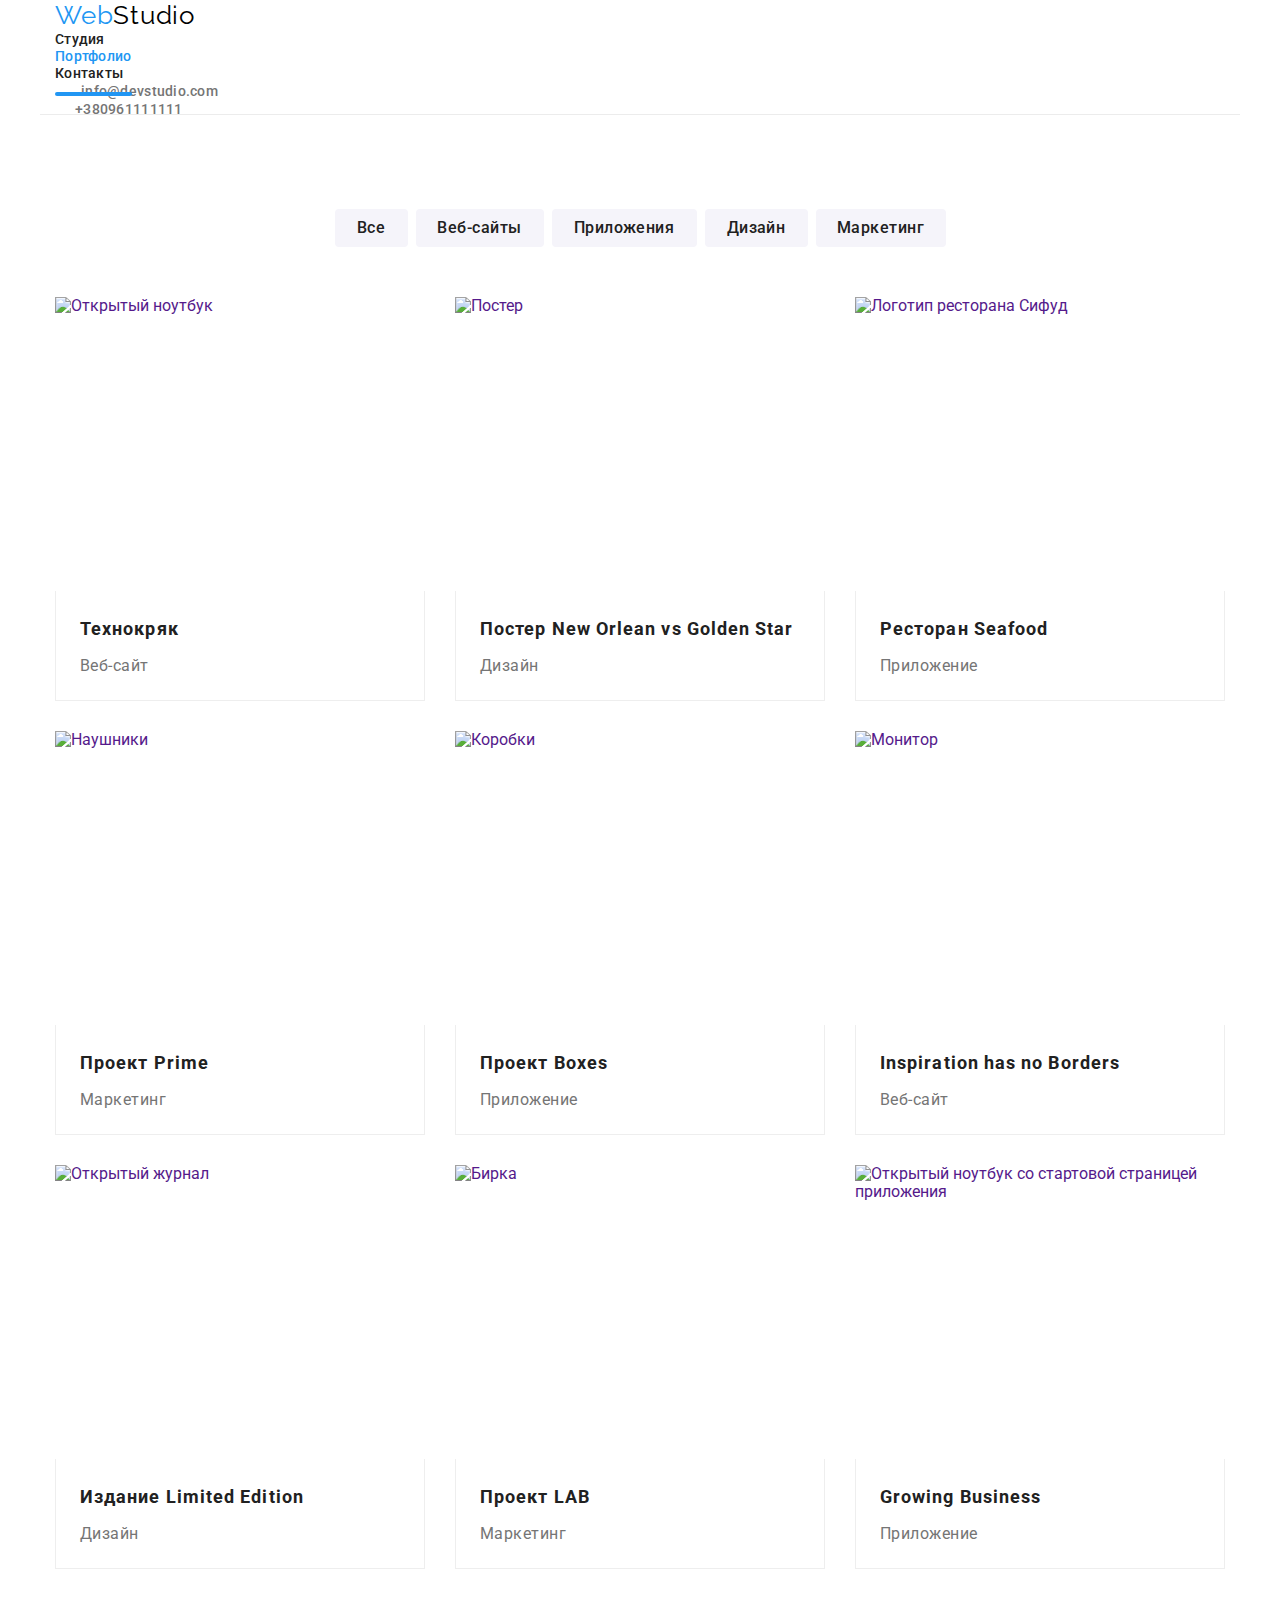
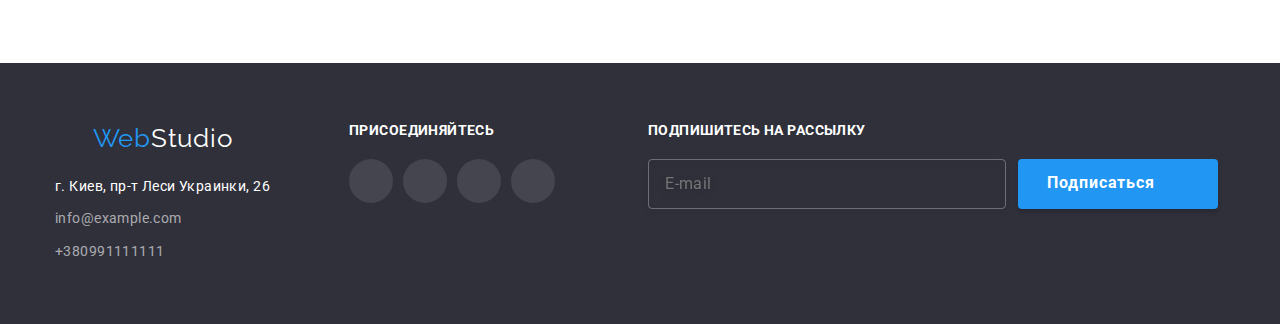
==== portfolio.html @ 996c92de "correct feature-item margin, subtitle centre for mobile" ====
<!DOCTYPE html>
<html lang="ru">
  <head>
    <link
      rel="stylesheet"
      href="https://cdnjs.cloudflare.com/ajax/libs/modern-normalize/1.0.0/modern-normalize.min.css"
    />
    <meta charset="UTF-8" />
    <meta http-equiv="X-UA-Compatible" content="IE=edge" />
    <meta name="viewport" content="width=device-width, initial-scale=1.0" />
    <title>Портфолио</title>
    <link rel="stylesheet" href="./css/portfolio.min.css" />
    <link rel="preconnect" href="https://fonts.googleapis.com" />
    <link rel="preconnect" href="https://fonts.gstatic.com" crossorigin />
    <link rel="preconnect" href="https://fonts.googleapis.com" />
    <link rel="preconnect" href="https://fonts.gstatic.com" crossorigin />
    <link rel="preconnect" href="https://fonts.googleapis.com" />
    <link rel="preconnect" href="https://fonts.gstatic.com" crossorigin />
    <link
      href="https://fonts.googleapis.com/css2?family=Raleway:wght@700&family=Roboto:wght@400;500;700;900&display=swap"
      rel="stylesheet"
    />
  </head>
  <body>
    <!-- Верхняя линия -->
    <header class="page-header container">
      <nav class="page-header__nav">
        <!--Logo-->
        <a href="./index.html" class="logo page-header__logo" lang="en">
          Web<span class="logo__part-end logo__part-end--black">Studio</span>
        </a>

        <!--Navigation-->
        <ul class="nav-list list">
          <li class="nav-list__item">
            <a class="nav-list__link" href="index.html">Студия</a>
          </li>
          <li class="nav-list__item">
            <a class="nav-list__link nav-list__link--current" href="./portfolio.html">Портфолио</a>
          </li>
          <li class="nav-list__item"><a class="nav-list__link" href="">Контакты</a></li>
        </ul>
      </nav>

      <ul class="connection-list list">
        <li class="connection-list__item">
          <a class="connection-list__link" lang="en" href="mailto:info@devstudio.com"
            ><svg class="connection-list__icon" width="16" height="12">
              <use href="./images/icons.svg#icon-envelope"></use></svg
            >info@devstudio.com</a
          >
        </li>
        <li class="connection-list__item">
          <a class="connection-list__link" href="tel:+380961111111"
            ><svg class="connection-list__icon" width="10" height="16">
              <use href="./images/icons.svg#icon-smartphone"></use></svg
            >+380961111111</a
          >
        </li>
      </ul>
    </header>

    <main>
      <section class="projects section">
        <div class="container">
          <!--Cпрятать h1 в css-->
          <h1 class="visually-hidden">Наши работы</h1>
          <ul class="filter-list list">
            <li class="filter-list__item">
              <button class="btn-all filter-list__button" type="button" style="min-width: 73px">
                Все
              </button>
            </li>
            <li class="filter-list__item">
              <button
                class="btn-websites filter-list__button"
                type="button"
                style="min-width: 128px"
              >
                Веб-сайты
              </button>
            </li>
            <li class="filter-list__item">
              <button class="btn-apps filter-list__button" type="button" style="min-width: 145px">
                Приложения
              </button>
            </li>
            <li class="filter-list__item">
              <button class="btn-design filter-list__button" type="button" style="min-width: 103px">
                Дизайн
              </button>
            </li>
            <li class="filter-list__item">
              <button
                class="btn-marketing filter-list__button"
                type="button"
                style="min-width: 130px"
              >
                Маркетинг
              </button>
            </li>
          </ul>

          <ul class="projects-list list">
            <li class="projects-list__item first">
              <a href="" class="project-card">
                <div class="project-thumb">
                  <img
                    class="project-thumb__image"
                    src="./images/project1.jpg"
                    alt="Открытый ноутбук"
                    width="370"
                  />
                  <div class="project-thumb__overlay">
                    <p class="overlay__text">
                      Ресурс предлагает комплексные предложения с разным уровнем функционала и
                      сервисов. Все это позволит посетителю получить исчерпывающие сведения о
                      компании или частном лице.
                    </p>
                  </div>
                </div>
                <div class="project-card__description project-card__description--tablet">
                  <h2 class="project-card__title">Технокряк</h2>
                  <p class="project-card__filter">Веб-сайт</p>
                </div>
              </a>
            </li>

            <li class="projects-list__item second">
              <a href="" class="project-card">
                <div class="project-thumb">
                  <img
                    class="project-thumb__image"
                    src="./images/project2.jpg"
                    alt="Постер"
                    width="370"
                  />
                  <div class="project-thumb__overlay">
                    <p class="overlay__text"></p>
                  </div>
                </div>
                <div class="project-card__description project-card__description--tablet">
                  <h2 class="project-card__title">
                    Постер <span lang="en">New Orlean vs Golden Star</span>
                  </h2>
                  <p class="project-card__filter">Дизайн</p>
                </div>
              </a>
            </li>

            <li class="projects-list__item third">
              <a href="" class="project-card">
                <div class="project-thumb">
                  <img
                    class="project-thumb__image"
                    src="./images/project3.jpg"
                    alt="Логотип ресторана Сифуд"
                    width="370"
                  />
                  <div class="project-thumb__overlay">
                    <p class="overlay__text"></p>
                  </div>
                </div>
                <div class="project-card__description">
                  <h2 class="project-card__title">Ресторан <span lang="en">Seafood</span></h2>
                  <p class="project-card__filter">Приложение</p>
                </div>
              </a>
            </li>

            <li class="projects-list__item fourth">
              <a href="" class="project-card">
                <div class="project-thumb">
                  <img
                    class="project-thumb__image"
                    src="./images/project4.jpg"
                    alt="Наушники"
                    width="370"
                  />
                  <div class="project-thumb__overlay">
                    <p class="overlay__text"></p>
                  </div>
                </div>
                <div class="project-card__description">
                  <h2 class="project-card__title">Проект <span lang="en">Prime</span></h2>
                  <p class="project-card__filter">Маркетинг</p>
                </div>
              </a>
            </li>

            <li class="projects-list__item fifth">
              <a href="" class="project-card">
                <div class="project-thumb">
                  <img
                    class="project-thumb__image"
                    src="./images/project5.jpg"
                    alt="Коробки"
                    width="370"
                  />
                  <div class="project-thumb__overlay">
                    <p class="overlay__text"></p>
                  </div>
                </div>
                <div class="project-card__description">
                  <h2 class="project-card__title">Проект <span lang="en">Boxes</span></h2>
                  <p class="project-card__filter">Приложение</p>
                </div>
              </a>
            </li>

            <li class="projects-list__item sixth">
              <a href="" class="project-card">
                <div class="project-thumb">
                  <img
                    class="project-thumb__image"
                    src="./images/project6.jpg"
                    alt="Монитор"
                    width="370"
                  />
                  <div class="project-thumb__overlay">
                    <p class="overlay__text"></p>
                  </div>
                </div>
                <div class="project-card__description">
                  <h2 class="project-card__title" lang="en">Inspiration has no Borders</h2>
                  <p class="project-card__filter">Веб-сайт</p>
                </div>
              </a>
            </li>
            <li class="projects-list__item seventh">
              <a href="" class="project-card">
                <div class="project-thumb">
                  <img
                    class="project-thumb__image"
                    src="./images/project7.jpg"
                    alt="Открытый журнал"
                    width="370"
                  />
                  <div class="project-thumb__overlay">
                    <p class="overlay__text"></p>
                  </div>
                </div>

                <div class="project-card__description">
                  <h2 class="project-card__title">
                    Издание <span lang="en">Limited Edition</span>
                  </h2>
                  <p class="project-card__filter">Дизайн</p>
                </div>
              </a>
            </li>
            <li class="projects-list__item eigth">
              <a href="" class="project-card">
                <div class="project-thumb">
                  <img
                    class="project-thumb__image"
                    src="./images/project8.jpg"
                    alt="Бирка"
                    width="370"
                  />
                  <div class="project-thumb__overlay">
                    <p class="overlay__text"></p>
                  </div>
                </div>

                <div class="project-card__description">
                  <h2 class="project-card__title">Проект <span lang="en">LAB</span></h2>
                  <p class="project-card__filter">Маркетинг</p>
                </div>
              </a>
            </li>
            <li class="projects-list__item ninth">
              <a href="" class="project-card">
                <div class="project-thumb">
                  <img
                    class="project-thumb__image"
                    src="./images/project9.jpg"
                    alt="Открытый ноутбук со стартовой страницей приложения"
                    width="370"
                  />
                  <div class="project-thumb__overlay">
                    <p class="overlay__text"></p>
                  </div>
                </div>

                <div class="project-card__description">
                  <h2 class="project-card__title" lang="en">Growing Business</h2>
                  <p class="project-card__filter">Приложение</p>
                </div>
              </a>
            </li>
          </ul>
        </div>
      </section>
    </main>

    <!-- Подвал -->
    <footer class="footer">
      <div class="footer-container container">
        <div>
          <!--Logo-->
          <a href="./index.html" class="logo" lang="en">
            Web<span class="logo__part-end logo__part-end--white">Studio</span>
          </a>
          <!-- Contact address -->
          <address class="footer__address">
            <p class="map-address">г. Киев, пр-т Леси Украинки, 26</p>
            <a class="contact-link" href="mailto:info@example.com">info@example.com</a>
            <a class="contact-link" href="tel:+380991111111">+380991111111</a>
          </address>
        </div>

        <!-- ПРИСОЕДИНЯЙТЕСЬ  -->
        <div class="footer__join">
          <p class="footer__subtitle">Присоединяйтесь</p>
          <ul class="soc-list list">
            <li class="soc-list__item">
              <a
                tabindex="0"
                class="soc-link soc-link--grey"
                href=""
                target="_blank"
                rel="nofollow noreferrer noopener"
              >
                <svg class="soc-link__icon soc-link__icon--white">
                  <use href="./images/icons.svg#icon-instagram"></use>
                </svg>
              </a>
            </li>
            <li class="soc-list__item">
              <a
                tabindex="0"
                class="soc-link soc-link--grey"
                href=""
                target="_blank"
                rel="nofollow noreferrer noopener"
              >
                <svg class="soc-link__icon soc-link__icon--white">
                  <use href="./images/icons.svg#icon-twitter"></use>
                </svg>
              </a>
            </li>
            <li class="soc-list__item">
              <a
                tabindex="0"
                class="soc-link soc-link--grey"
                href=""
                target="_blank"
                rel="nofollow noreferrer noopener"
              >
                <svg class="soc-link__icon soc-link__icon--white">
                  <use href="./images/icons.svg#icon-facebook-footer"></use>
                </svg>
              </a>
            </li>
            <li class="soc-list__item">
              <a
                tabindex="0"
                class="soc-link soc-link--grey"
                href=""
                target="_blank"
                rel="nofollow noreferrer noopener"
              >
                <svg class="soc-link__icon soc-link__icon--white">
                  <use href="./images/icons.svg#icon-linkedin"></use>
                </svg>
              </a>
            </li>
          </ul>
        </div>

        <!-- ПОДПИШИТЕСЬ НА РАССЫЛКУ -->
        <form сlass="subscribe">
          <p class="footer__subtitle">Подпишитесь на рассылку</p>
          <label class="subscribe__label">
            <input
              type="email"
              name="e-mail"
              placeholder="E-mail"
              class="subscribe__input"
              required=""
            />
            <button class="btn" type="submit">
              Подписаться
              <svg class="send-icon" width="24px" height="24px">
                <use href="./images/icons.svg#icon-send"></use>
              </svg>
            </button>
          </label>
        </form>
      </div>
    </footer>
    <script src="./js/mobile-menu.js"></script>
  </body>
</html>
---- css/portfolio.min.css ----
body{font-family:"Roboto",sans-serif;font-style:normal;font-weight:400;color:#212121;background-color:#fff}a{text-decoration:none}img{display:block;max-width:100%}p{margin-top:0px;margin-bottom:0px}h1,h2,h3{margin-top:0}.section{margin:0;padding-bottom:60px;padding-top:60px}@media screen and (min-width: 1200px){.section{padding-bottom:94px;padding-top:94px}}.section__title{margin-bottom:30px;font-size:28px;line-height:1.17;text-align:center;letter-spacing:.03em}@media screen and (min-width: 1200px){.section__title{margin-bottom:50px;font-size:36px}}.container{margin-left:auto;margin-right:auto;padding-left:15px;padding-right:15px}@media screen and (min-width: 480px){.container{width:480px}}@media screen and (min-width: 768px){.container{width:768px}}@media screen and (min-width: 1200px){.container{width:1200px}}.list{list-style:none;padding:0;margin:0}@media screen and (width: 768px){.list{display:-webkit-box;display:-ms-flexbox;display:flex;-ms-flex-wrap:wrap;flex-wrap:wrap}}.list__item:not(:last-child){margin-right:30px}.page-header{-webkit-box-align:center;-ms-flex-align:center;align-items:center;min-height:80px;border-bottom:1px solid #ececec}.page-header__nav{-webkit-box-align:center;-ms-flex-align:center;align-items:center}.page-header__logo{margin-right:93px}.logo{font-family:"Raleway",sans-serif;font-size:26px;line-height:1.2;letter-spacing:.03em;color:#2196f3}.logo__part-end--black{color:#000}.logo__part-end--white{color:#fff}.nav-list{min-width:294px;-webkit-box-pack:justify;-ms-flex-pack:justify;justify-content:space-between;font-weight:500;font-size:14px;line-height:1.2;letter-spacing:.02em}.nav-list__link{color:#212121;-webkit-transition:250ms cubic-bezier(0.4, 0, 0.2, 1);transition:250ms cubic-bezier(0.4, 0, 0.2, 1)}.nav-list__link:hover,.nav-list__link:focus{color:#2196f3}.nav-list__link--current{color:#2196f3;position:relative}.nav-list__link--current:focus{color:#2196f3}.nav-list__link--current::after{content:"";position:absolute;left:0;bottom:0;width:100%;height:4px;-webkit-transform:translateY(32px);transform:translateY(32px);border-radius:2px;background-color:#2196f3}.connection-list{margin-left:auto}.connection-list__item{min-width:142px;height:16px;margin:0;padding:0;-webkit-box-align:center;-ms-flex-align:center;align-items:center;margin-right:50px}.connection-list__item:last-child{margin-right:0}.connection-list__link{margin:0;padding:0;color:#757575;font-weight:500;font-size:14px;line-height:1.14;letter-spacing:.02em;text-decoration:none;-webkit-box-align:center;-ms-flex-align:center;align-items:center;-webkit-transition:color 250ms cubic-bezier(0.4, 0, 0.2, 1);transition:color 250ms cubic-bezier(0.4, 0, 0.2, 1)}.connection-list__link:hover,.connection-list__link:focus{color:#2196f3}.connection-list__icon{margin-right:10px;padding:0;fill:#757575;-webkit-transition:fill 250ms cubic-bezier(0.4, 0, 0.2, 1);transition:fill 250ms cubic-bezier(0.4, 0, 0.2, 1)}.connection-list__link:hover .connection-list__icon,.connection-list__link:focus .connection-list__icon{fill:#2196f3}.visually-hidden{position:absolute;white-space:nowrap;width:1px;height:1px;overflow:hidden;border:0;padding:0;clip:rect(0 0 0 0);-webkit-clip-path:inset(50%);clip-path:inset(50%);margin:-1px}.filter-list{display:-webkit-box;display:-ms-flexbox;display:flex;-ms-flex-wrap:wrap;flex-wrap:wrap;-webkit-box-pack:left;-ms-flex-pack:left;justify-content:left;-webkit-box-align:center;-ms-flex-align:center;align-items:center;margin-bottom:40px}@media screen and (min-width: 768px){.filter-list{min-width:611px;-ms-flex-wrap:nowrap;flex-wrap:nowrap;-webkit-box-pack:center;-ms-flex-pack:center;justify-content:center;-webkit-box-align:center;-ms-flex-align:center;align-items:center;margin-bottom:30px}}@media screen and (min-width: 1200px){.filter-list{margin-bottom:50px}}.filter-list__item{margin-bottom:15px}.filter-list__item:not(:last-child){margin-right:8px}.filter-list__item:nth-last-child(-n+2){margin-bottom:0px}@media screen and (min-width: 768px){.filter-list__item{margin-bottom:0px}}.filter-list__button{height:38px;padding:0;font-weight:500;font-size:16px;line-height:1.62;letter-spacing:.03em;color:var(--primary-text-color);background-color:#f5f4fa;cursor:pointer;border:0px;border-radius:4px;-webkit-transition:color 250ms cubic-bezier(0.4, 0, 0.2, 1),background-color 250ms cubic-bezier(0.4, 0, 0.2, 1),-webkit-filter 250ms cubic-bezier(0.4, 0, 0.2, 1);transition:color 250ms cubic-bezier(0.4, 0, 0.2, 1),background-color 250ms cubic-bezier(0.4, 0, 0.2, 1),-webkit-filter 250ms cubic-bezier(0.4, 0, 0.2, 1);transition:color 250ms cubic-bezier(0.4, 0, 0.2, 1),background-color 250ms cubic-bezier(0.4, 0, 0.2, 1),filter 250ms cubic-bezier(0.4, 0, 0.2, 1);transition:color 250ms cubic-bezier(0.4, 0, 0.2, 1),background-color 250ms cubic-bezier(0.4, 0, 0.2, 1),filter 250ms cubic-bezier(0.4, 0, 0.2, 1),-webkit-filter 250ms cubic-bezier(0.4, 0, 0.2, 1)}.filter-list__button:hover,.filter-list__button:focus{background-color:#2196f3;color:#fff;-webkit-filter:drop-shadow(0px 4px 4px rgba(0, 0, 0, 0.25));filter:drop-shadow(0px 4px 4px rgba(0, 0, 0, 0.25))}@media screen and (min-width: 768px){.filter-list__button{display:-webkit-box;display:-ms-flexbox;display:flex;-webkit-box-pack:center;-ms-flex-pack:center;justify-content:center;-webkit-box-align:center;-ms-flex-align:center;align-items:center}}@media screen and (min-width: 768px){.projects-list{display:-webkit-box;display:-ms-flexbox;display:flex;-ms-flex-wrap:wrap;flex-wrap:wrap;-webkit-column-count:2;-moz-column-count:2;column-count:2;margin:-15px}}@media screen and (min-width: 1200px){.projects-list{-webkit-column-count:3;-moz-column-count:3;column-count:3;margin:0px}}.projects-list__item{width:450px;margin-bottom:30px}.projects-list__item:last-child{margin-bottom:0px}@media screen and (min-width: 768px){.projects-list__item{width:calc((100% - 60px)/2);margin:15px}}@media screen and (min-width: 1200px){.projects-list__item{width:calc((100% - 60px)/3);margin:0px}.projects-list__item:not(:last-child){margin-right:30px;margin-bottom:30px}.projects-list__item:nth-child(3n){margin-right:0}.projects-list__item:nth-last-child(-n+3){margin-bottom:0px}}.project-thumb{position:relative;overflow:hidden;width:inherit}.project-thumb__image{height:294px;margin:0;display:block}.project-thumb__overlay{position:absolute;top:0;left:0;width:100%;height:100%;background-color:rgba(33,150,243,.9);-webkit-transform:translateY(101%);transform:translateY(101%);-webkit-transition:background-color 250ms cubic-bezier(0.4, 0, 0.2, 1),-webkit-transform 250ms cubic-bezier(0.4, 0, 0.2, 1);transition:background-color 250ms cubic-bezier(0.4, 0, 0.2, 1),-webkit-transform 250ms cubic-bezier(0.4, 0, 0.2, 1);transition:background-color 250ms cubic-bezier(0.4, 0, 0.2, 1),transform 250ms cubic-bezier(0.4, 0, 0.2, 1);transition:background-color 250ms cubic-bezier(0.4, 0, 0.2, 1),transform 250ms cubic-bezier(0.4, 0, 0.2, 1),-webkit-transform 250ms cubic-bezier(0.4, 0, 0.2, 1)}.project-card:hover .project-thumb__overlay,.project-card:focus .project-thumb__overlay{-webkit-transform:translateY(0%);transform:translateY(0%)}.overlay__text{position:absolute;display:-webkit-box;display:-ms-flexbox;display:flex;width:402px;height:140px;top:50%;left:50%;-webkit-transform:translate(-50%, -50%);transform:translate(-50%, -50%);font-size:18px;line-height:1.56;letter-spacing:.03em;color:#fff}@media screen and (min-width: 768px){.overlay__text{width:306px;height:168px}}@media screen and (min-width: 1200px){.overlay__text{width:322px}}.project-card__description{width:450px;height:110px;padding:20px 24px;text-align:left;border-right:1px solid #eee;border-bottom:1px solid #eee;border-left:1px solid #eee;-webkit-transition:-webkit-box-shadow 250ms cubic-bezier(0.4, 0, 0.2, 1);transition:-webkit-box-shadow 250ms cubic-bezier(0.4, 0, 0.2, 1);transition:box-shadow 250ms cubic-bezier(0.4, 0, 0.2, 1);transition:box-shadow 250ms cubic-bezier(0.4, 0, 0.2, 1), -webkit-box-shadow 250ms cubic-bezier(0.4, 0, 0.2, 1)}.project-card:hover .project-card__description,.project-card:focus .project-card__description{-webkit-box-shadow:0px 1px 1px rgba(0,0,0,.12),0px 4px 4px rgba(0,0,0,.06),1px 4px 6px rgba(0,0,0,.16);box-shadow:0px 1px 1px rgba(0,0,0,.12),0px 4px 4px rgba(0,0,0,.06),1px 4px 6px rgba(0,0,0,.16)}@media screen and (min-width: 768px){.project-card__description{width:354px}.project-card__description--tablet{height:146px}}@media screen and (min-width: 1200px){.project-card__description{width:370px}.project-card__description--tablet{height:110px}}.project-card__title{margin-bottom:4px;font-weight:700;font-size:18px;line-height:2;letter-spacing:.06em;color:#212121}.project-card__filter{font-size:16px;line-height:1.88;letter-spacing:.03em;color:#757575}.footer{width:100%;padding-top:60px;padding-bottom:60px;font-size:14px;line-height:1.71;letter-spacing:.03em;background-color:#2f303a;text-align:center}@media screen and (min-width: 1200px){.footer-container{display:-webkit-box;display:-ms-flexbox;display:flex}}.footer__contacts{text-align:center}@media screen and (min-width: 1200px){.footer__contacts{text-align:left}}.footer__address{margin-top:20px;font-style:inherit}.map-address{color:#fff}@media screen and (min-width: 1200px){.map-address{text-align:left}}.contact-link{display:block;margin:9px 0px;color:rgba(255,255,255,.6);-webkit-transition:250ms cubic-bezier(0.4, 0, 0.2, 1);transition:250ms cubic-bezier(0.4, 0, 0.2, 1)}.contact-link:last-child{margin:0}.contact-link:hover,.contact-link:focus{color:#2196f3}@media screen and (min-width: 1200px){.contact-link{text-align:left}}.footer__join{margin:60px 0px}@media screen and (min-width: 1200px){.footer__join{margin:0px 93px 0px 79px}}.footer__subtitle{margin-bottom:20px;text-align:center;font-weight:700;font-size:14px;line-height:1.14;letter-spacing:.03em;text-transform:uppercase;color:#fff}@media screen and (min-width: 1200px){.footer__subtitle{min-width:144px;text-align:left}}.soc-list{display:-webkit-box;display:-ms-flexbox;display:flex;width:206px;height:44px;margin-left:auto;margin-right:auto}.soc-list__item{display:block;margin-right:10px}.soc-list__item:last-child{margin-right:0px}.soc-link{display:-webkit-box;display:-ms-flexbox;display:flex;width:44px;height:44px;border-radius:50%;background-position:center;background-size:contain;background-repeat:no-repeat;border:none;-webkit-box-pack:center;-ms-flex-pack:center;justify-content:center;-webkit-box-align:center;-ms-flex-align:center;align-items:center;-webkit-transition:background-color 250ms cubic-bezier(0.4, 0, 0.2, 1);transition:background-color 250ms cubic-bezier(0.4, 0, 0.2, 1)}.soc-link:hover,.soc-link:focus{background-color:#2196f3}.soc-link__icon{width:20px;height:20px}.link__icon--grey{fill:#afb1b8;-webkit-transition:fill 250ms cubic-bezier(0.4, 0, 0.2, 1);transition:fill 250ms cubic-bezier(0.4, 0, 0.2, 1)}.soc-link:hover .link__icon--grey,.soc-link:focus .link__icon--grey{fill:#fff}.list__customer-item:hover .link__icon--grey,.list__customer-item:focus .link__icon--grey{fill:#2196f3}.soc-link--grey{background-color:rgba(255,255,255,.1)}.soc-link__icon--white{fill:#fff}.btn{display:-webkit-box;display:-ms-flexbox;display:flex;min-width:200px;height:50px;border:0px;border-radius:4px;margin-left:auto;margin-right:auto;padding:0;cursor:pointer;-webkit-box-pack:center;-ms-flex-pack:center;justify-content:center;-webkit-box-align:center;-ms-flex-align:center;align-items:center;font-family:inherit;font-weight:700;font-size:16px;line-height:1.88;letter-spacing:.06em;color:#fff;background-color:#2196f3;-webkit-box-shadow:0px 4px 4px rgba(0,0,0,.15);box-shadow:0px 4px 4px rgba(0,0,0,.15);-webkit-transition:background-color 250ms cubic-bezier(0.4, 0, 0.2, 1);transition:background-color 250ms cubic-bezier(0.4, 0, 0.2, 1)}.btn:hover{background-color:#188ce8}.subscribe{width:450px}@media screen and (min-width: 1200px){.subscribe{width:570px}}.subscribe__label{display:block}@media screen and (min-width: 1200px){.subscribe__label{display:-webkit-box;display:-ms-flexbox;display:flex}}.subscribe__input{width:100%;height:50px;padding:15px 16px;margin-bottom:20px;border:1px solid rgba(255,255,255,.3);-webkit-filter:drop-shadow(0px 4px 4px rgba(0, 0, 0, 0.15));filter:drop-shadow(0px 4px 4px rgba(0, 0, 0, 0.15));border-radius:4px;background-color:inherit;font-size:16px;line-height:1.25;letter-spacing:.03em;color:rgba(255,255,255,.6)}@media screen and (min-width: 1200px){.subscribe__input{width:358px;margin-right:12px;margin-bottom:0px}}.send-icon{margin-left:10px}/*# sourceMappingURL=portfolio.min.css.map */
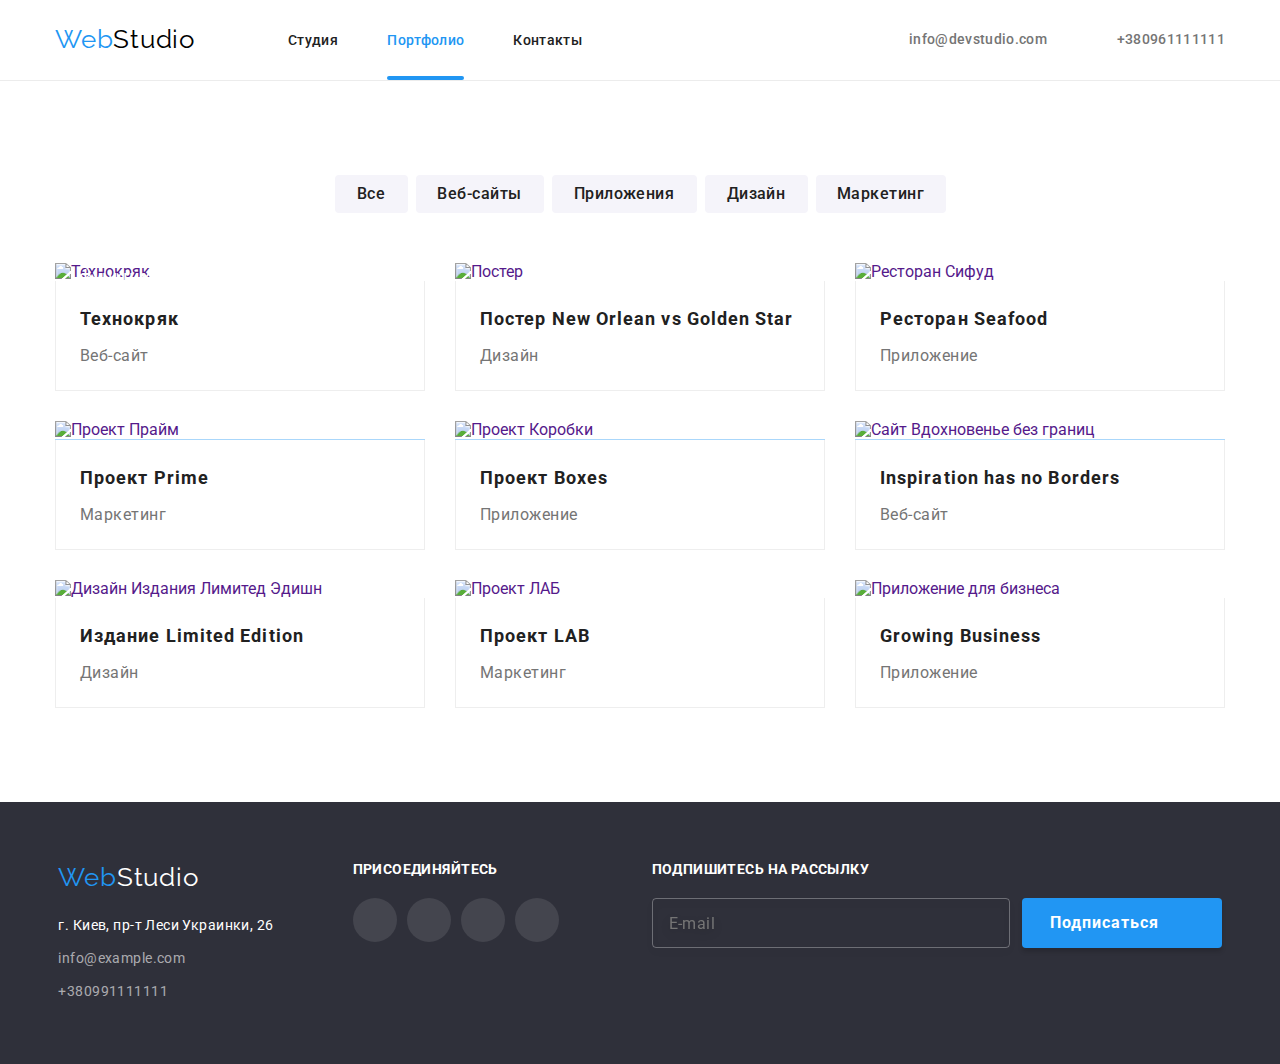
==== commit cea058e5: "added @extend %list" ====
--- a/portfolio.html
+++ b/portfolio.html
@@ -23,41 +23,75 @@
   </head>
   <body>
     <!-- Верхняя линия -->
-    <header class="page-header container">
-      <nav class="page-header__nav">
-        <!--Logo-->
-        <a href="./index.html" class="logo page-header__logo" lang="en">
-          Web<span class="logo__part-end logo__part-end--black">Studio</span>
-        </a>
-
-        <!--Navigation-->
-        <ul class="nav-list list">
-          <li class="nav-list__item">
-            <a class="nav-list__link" href="index.html">Студия</a>
-          </li>
-          <li class="nav-list__item">
-            <a class="nav-list__link nav-list__link--current" href="./portfolio.html">Портфолио</a>
-          </li>
-          <li class="nav-list__item"><a class="nav-list__link" href="">Контакты</a></li>
-        </ul>
-      </nav>
-
-      <ul class="connection-list list">
-        <li class="connection-list__item">
-          <a class="connection-list__link" lang="en" href="mailto:info@devstudio.com"
-            ><svg class="connection-list__icon" width="16" height="12">
-              <use href="./images/icons.svg#icon-envelope"></use></svg
-            >info@devstudio.com</a
+    <header class="page-header">
+      <div class="page-header__container container">
+        <nav class="page-header__nav">
+          <!-------Logo------------->
+          <a href="./index.html" class="logo page-header__logo" lang="en">
+            Web<span class="logo__part-end logo__part-end--black">Studio</span>
+          </a>
+          <!-- -----------Mobile-menu-button-------------- -->
+          <button
+            type="button"
+            class="menu-btn"
+            aria-expanded="false"
+            aria-controls="mobile_menu_thumb"
+            data-menu-button
           >
-        </li>
-        <li class="connection-list__item">
-          <a class="connection-list__link" href="tel:+380961111111"
-            ><svg class="connection-list__icon" width="10" height="16">
-              <use href="./images/icons.svg#icon-smartphone"></use></svg
-            >+380961111111</a
-          >
-        </li>
-      </ul>
+            <svg width="40px" height="40px" aria-label="Переключатель мобильного меню">
+              <use class="icon-cross" href="./images/icons.svg#icon-close_menu"></use>
+              <use class="icon-menu" href="./images/icons.svg#icon-menu"></use>
+            </svg>
+          </button>
+
+          <!---------------Navigation-menu------------>
+          <div class="mobile-menu-thumb" id="mobile_menu_thumb" data-menu>
+            <ul class="site-nav-list">
+              <li class="site-nav-list__item">
+                <a class="site-nav-list__link" href="index.html">Студия</a>
+              </li>
+              <li class="site-nav-list__item">
+                <a class="site-nav-list__link site-nav-list__link--current" href="./portfolio.html"
+                  >Портфолио</a
+                >
+              </li>
+              <li class="site-nav-list__item">
+                <a class="site-nav-list__link" href="">Контакты</a>
+              </li>
+            </ul>
+            <ul class="connection-list">
+              <li class="connection-list__item">
+                <a class="connection-list__link" lang="en" href="mailto:info@devstudio.com"
+                  ><svg class="connection-list__icon icon-envelope" width="14" height="10">
+                    <use href="./images/icons.svg#icon-envelope"></use></svg
+                  >info@devstudio.com</a
+                >
+              </li>
+              <li class="connection-list__item">
+                <a class="connection-list__link tel-link" href="tel:+380961111111"
+                  ><svg class="connection-list__icon icon-smartphone" width="10" height="14">
+                    <use href="./images/icons.svg#icon-smartphone"></use></svg
+                  >+380961111111</a
+                >
+              </li>
+            </ul>
+            <ul class="socwebs-list">
+              <li class="socwebs-list__item">
+                <a href="" class="socwebs-list__link">Instagram</a>
+              </li>
+              <li class="socwebs-list__item">
+                <a href="" class="socwebs-list__link">Twitter</a>
+              </li>
+              <li class="socwebs-list__item">
+                <a href="" class="socwebs-list__link">Facebook</a>
+              </li>
+              <li class="socwebs-list__item">
+                <a href="" class="socwebs-list__link">LinkedIn</a>
+              </li>
+            </ul>
+          </div>
+        </nav>
+      </div>
     </header>
 
     <main>
@@ -65,7 +99,7 @@
         <div class="container">
           <!--Cпрятать h1 в css-->
           <h1 class="visually-hidden">Наши работы</h1>
-          <ul class="filter-list list">
+          <ul class="filter-list">
             <li class="filter-list__item">
               <button class="btn-all filter-list__button" type="button" style="min-width: 73px">
                 Все
@@ -101,16 +135,38 @@
             </li>
           </ul>
 
-          <ul class="projects-list list">
+          <ul class="projects-list">
             <li class="projects-list__item first">
               <a href="" class="project-card">
                 <div class="project-thumb">
-                  <img
-                    class="project-thumb__image"
-                    src="./images/project1.jpg"
-                    alt="Открытый ноутбук"
-                    width="370"
-                  />
+                  <picture>
+                    <source
+                      srcset="
+                        ./images/projects-tablet/project-first-tablet.webp     354w,
+                        ./images/projects-desctop/project-first-desktop.webp   370w,
+                        ./images/projects-mobile/project-first-mobile.webp     450w,
+                        ./images/projects-tablet/project-first-tablet2x.webp   708w,
+                        ./images/projects-desctop/project-first-desktop2x.webp 740w,
+                        ./images/projects-mobile/project-first-mobile2x.webp   900w
+                      "
+                      sizes="(min-width: 1400px) 25vw, (min-width: 1200px) 33vw, (min-width: 768px) 50vw, 100vw"
+                      type="image/webp"
+                    />
+                    <img
+                      srcset="
+                        ./images/projects-tablet/project-first-tablet.jpg     354w,
+                        ./images/projects-desctop/project-first-desktop.jpg   370w,
+                        ./images/projects-mobile/project-first-mobile.jpg     450w,
+                        ./images/projects-tablet/project-first-tablet2x.jpg   708w,
+                        ./images/projects-desctop/project-first-desktop2x.jpg 740w,
+                        ./images/projects-mobile/project-first-mobile2x.jpg   900w
+                      "
+                      class="member"
+                      src="./images/projects-tablet/project-first-tablet.jpg"
+                      alt="Технокряк"
+                      sizes="(min-width: 1400px) 25vw, (min-width: 1200px) 33vw, (min-width: 768px) 50vw, 100vw"
+                    />
+                  </picture>
                   <div class="project-thumb__overlay">
                     <p class="overlay__text">
                       Ресурс предлагает комплексные предложения с разным уровнем функционала и
@@ -129,12 +185,34 @@
             <li class="projects-list__item second">
               <a href="" class="project-card">
                 <div class="project-thumb">
-                  <img
-                    class="project-thumb__image"
-                    src="./images/project2.jpg"
-                    alt="Постер"
-                    width="370"
-                  />
+                  <picture>
+                    <source
+                      srcset="
+                        ./images/projects-tablet/project-second-tablet.webp     354w,
+                        ./images/projects-desctop/project-second-desktop.webp   370w,
+                        ./images/projects-mobile/project-second-mobile.webp     450w,
+                        ./images/projects-tablet/project-second-tablet2x.webp   708w,
+                        ./images/projects-desctop/project-second-desktop2x.webp 740w,
+                        ./images/projects-mobile/project-second-mobile2x.webp   900w
+                      "
+                      sizes="(min-width: 1400px) 25vw, (min-width: 1200px) 33vw, (min-width: 768px) 50vw, 100vw"
+                      type="image/webp"
+                    />
+                    <img
+                      srcset="
+                        ./images/projects-tablet/project-second-tablet.jpg     354w,
+                        ./images/projects-desctop/project-second-desktop.jpg   370w,
+                        ./images/projects-mobile/project-second-mobile.jpg     450w,
+                        ./images/projects-tablet/project-second-tablet2x.jpg   708w,
+                        ./images/projects-desctop/project-second-desktop2x.jpg 740w,
+                        ./images/projects-mobile/project-second-mobile2x.jpg   900w
+                      "
+                      class="member"
+                      src="./images/projects-tablet/project-second-tablet.jpg"
+                      alt="Постер"
+                      sizes="(min-width: 1400px) 25vw, (min-width: 1200px) 33vw, (min-width: 768px) 50vw, 100vw"
+                    />
+                  </picture>
                   <div class="project-thumb__overlay">
                     <p class="overlay__text"></p>
                   </div>
@@ -151,12 +229,34 @@
             <li class="projects-list__item third">
               <a href="" class="project-card">
                 <div class="project-thumb">
-                  <img
-                    class="project-thumb__image"
-                    src="./images/project3.jpg"
-                    alt="Логотип ресторана Сифуд"
-                    width="370"
-                  />
+                  <picture>
+                    <source
+                      srcset="
+                        ./images/projects-tablet/project-third-tablet.webp     354w,
+                        ./images/projects-desctop/project-third-desktop.webp   370w,
+                        ./images/projects-mobile/project-third-mobile.webp     450w,
+                        ./images/projects-tablet/project-third-tablet2x.webp   708w,
+                        ./images/projects-desctop/project-third-desktop2x.webp 740w,
+                        ./images/projects-mobile/project-third-mobile2x.webp   900w
+                      "
+                      sizes="(min-width: 1400px) 25vw, (min-width: 1200px) 33vw, (min-width: 768px) 50vw, 100vw"
+                      type="image/webp"
+                    />
+                    <img
+                      srcset="
+                        ./images/projects-tablet/project-third-tablet.jpg     354w,
+                        ./images/projects-desctop/project-third-desktop.jpg   370w,
+                        ./images/projects-mobile/project-third-mobile.jpg     450w,
+                        ./images/projects-tablet/project-third-tablet2x.jpg   708w,
+                        ./images/projects-desctop/project-third-desktop2x.jpg 740w,
+                        ./images/projects-mobile/project-third-mobile2x.jpg   900w
+                      "
+                      class="member"
+                      src="./images/projects-tablet/project-third-tablet.jpg"
+                      alt="Ресторан Сифуд"
+                      sizes="(min-width: 1400px) 25vw, (min-width: 1200px) 33vw, (min-width: 768px) 50vw, 100vw"
+                    />
+                  </picture>
                   <div class="project-thumb__overlay">
                     <p class="overlay__text"></p>
                   </div>
@@ -171,12 +271,34 @@
             <li class="projects-list__item fourth">
               <a href="" class="project-card">
                 <div class="project-thumb">
-                  <img
-                    class="project-thumb__image"
-                    src="./images/project4.jpg"
-                    alt="Наушники"
-                    width="370"
-                  />
+                  <picture>
+                    <source
+                      srcset="
+                        ./images/projects-tablet/project-fourth-tablet.webp     354w,
+                        ./images/projects-desctop/project-fourth-desktop.webp   370w,
+                        ./images/projects-mobile/project-fourth-mobile.webp     450w,
+                        ./images/projects-tablet/project-fourth-tablet2x.webp   708w,
+                        ./images/projects-desctop/project-fourth-desktop2x.webp 740w,
+                        ./images/projects-mobile/project-fourth-mobile2x.webp   900w
+                      "
+                      sizes="(min-width: 1400px) 25vw, (min-width: 1200px) 33vw, (min-width: 768px) 50vw, 100vw"
+                      type="image/webp"
+                    />
+                    <img
+                      srcset="
+                        ./images/projects-tablet/project-fourth-tablet.jpg     354w,
+                        ./images/projects-desctop/project-fourth-desktop.jpg   370w,
+                        ./images/projects-mobile/project-fourth-mobile.jpg     450w,
+                        ./images/projects-tablet/project-fourth-tablet2x.jpg   708w,
+                        ./images/projects-desctop/project-fourth-desktop2x.jpg 740w,
+                        ./images/projects-mobile/project-fourth-mobile2x.jpg   900w
+                      "
+                      class="member"
+                      src="./images/projects-tablet/project-fourth-tablet.jpg"
+                      alt="Проект Прайм"
+                      sizes="(min-width: 1400px) 25vw, (min-width: 1200px) 33vw, (min-width: 768px) 50vw, 100vw"
+                    />
+                  </picture>
                   <div class="project-thumb__overlay">
                     <p class="overlay__text"></p>
                   </div>
@@ -191,12 +313,34 @@
             <li class="projects-list__item fifth">
               <a href="" class="project-card">
                 <div class="project-thumb">
-                  <img
-                    class="project-thumb__image"
-                    src="./images/project5.jpg"
-                    alt="Коробки"
-                    width="370"
-                  />
+                  <picture>
+                    <source
+                      srcset="
+                        ./images/projects-tablet/project-fifth-tablet.webp     354w,
+                        ./images/projects-desctop/project-fifth-desktop.webp   370w,
+                        ./images/projects-mobile/project-fifth-mobile.webp     450w,
+                        ./images/projects-tablet/project-fifth-tablet2x.webp   708w,
+                        ./images/projects-desctop/project-fifth-desktop2x.webp 740w,
+                        ./images/projects-mobile/project-fifth-mobile2x.webp   900w
+                      "
+                      sizes="(min-width: 1400px) 25vw, (min-width: 1200px) 33vw, (min-width: 768px) 50vw, 100vw"
+                      type="image/webp"
+                    />
+                    <img
+                      srcset="
+                        ./images/projects-tablet/project-fifth-tablet.jpg     354w,
+                        ./images/projects-desctop/project-fifth-desktop.jpg   370w,
+                        ./images/projects-mobile/project-fifth-mobile.jpg     450w,
+                        ./images/projects-tablet/project-fifth-tablet2x.jpg   708w,
+                        ./images/projects-desctop/project-fifth-desktop2x.jpg 740w,
+                        ./images/projects-mobile/project-fifth-mobile2x.jpg   900w
+                      "
+                      class="member"
+                      src="./images/projects-tablet/project-fifth-tablet.jpg"
+                      alt="Проект Коробки"
+                      sizes="(min-width: 1400px) 25vw, (min-width: 1200px) 33vw, (min-width: 768px) 50vw, 100vw"
+                    />
+                  </picture>
                   <div class="project-thumb__overlay">
                     <p class="overlay__text"></p>
                   </div>
@@ -211,12 +355,34 @@
             <li class="projects-list__item sixth">
               <a href="" class="project-card">
                 <div class="project-thumb">
-                  <img
-                    class="project-thumb__image"
-                    src="./images/project6.jpg"
-                    alt="Монитор"
-                    width="370"
-                  />
+                  <picture>
+                    <source
+                      srcset="
+                        ./images/projects-tablet/project-sixth-tablet.webp     354w,
+                        ./images/projects-desctop/project-sixth-desktop.webp   370w,
+                        ./images/projects-mobile/project-sixth-mobile.webp     450w,
+                        ./images/projects-tablet/project-sixth-tablet2x.webp   708w,
+                        ./images/projects-desctop/project-sixth-desktop2x.webp 740w,
+                        ./images/projects-mobile/project-sixth-mobile2x.webp   900w
+                      "
+                      sizes="(min-width: 1400px) 25vw, (min-width: 1200px) 33vw, (min-width: 768px) 50vw, 100vw"
+                      type="image/webp"
+                    />
+                    <img
+                      srcset="
+                        ./images/projects-tablet/project-sixth-tablet.jpg     354w,
+                        ./images/projects-desctop/project-sixth-desktop.jpg   370w,
+                        ./images/projects-mobile/project-sixth-mobile.jpg     450w,
+                        ./images/projects-tablet/project-sixth-tablet2x.jpg   708w,
+                        ./images/projects-desctop/project-sixth-desktop2x.jpg 740w,
+                        ./images/projects-mobile/project-sixth-mobile2x.jpg   900w
+                      "
+                      class="member"
+                      src="./images/projects-tablet/project-sixth-tablet.jpg"
+                      alt="Сайт Вдохновенье без границ"
+                      sizes="(min-width: 1400px) 25vw, (min-width: 1200px) 33vw, (min-width: 768px) 50vw, 100vw"
+                    />
+                  </picture>
                   <div class="project-thumb__overlay">
                     <p class="overlay__text"></p>
                   </div>
@@ -230,12 +396,34 @@
             <li class="projects-list__item seventh">
               <a href="" class="project-card">
                 <div class="project-thumb">
-                  <img
-                    class="project-thumb__image"
-                    src="./images/project7.jpg"
-                    alt="Открытый журнал"
-                    width="370"
-                  />
+                  <picture>
+                    <source
+                      srcset="
+                        ./images/projects-tablet/project-seventh-tablet.webp     354w,
+                        ./images/projects-desctop/project-seventh-desktop.webp   370w,
+                        ./images/projects-mobile/project-seventh-mobile.webp     450w,
+                        ./images/projects-tablet/project-seventh-tablet2x.webp   708w,
+                        ./images/projects-desctop/project-seventh-desktop2x.webp 740w,
+                        ./images/projects-mobile/project-seventh-mobile2x.webp   900w
+                      "
+                      sizes="(min-width: 1400px) 25vw, (min-width: 1200px) 33vw, (min-width: 768px) 50vw, 100vw"
+                      type="image/webp"
+                    />
+                    <img
+                      srcset="
+                        ./images/projects-tablet/project-seventh-tablet.jpg     354w,
+                        ./images/projects-desctop/project-seventh-desktop.jpg   370w,
+                        ./images/projects-mobile/project-seventh-mobile.jpg     450w,
+                        ./images/projects-tablet/project-seventh-tablet2x.jpg   708w,
+                        ./images/projects-desctop/project-seventh-desktop2x.jpg 740w,
+                        ./images/projects-mobile/project-seventh-mobile2x.jpg   900w
+                      "
+                      class="member"
+                      src="./images/projects-tablet/project-seventh-tablet.jpg"
+                      alt="Дизайн Издания Лимитед Эдишн"
+                      sizes="(min-width: 1400px) 25vw, (min-width: 1200px) 33vw, (min-width: 768px) 50vw, 100vw"
+                    />
+                  </picture>
                   <div class="project-thumb__overlay">
                     <p class="overlay__text"></p>
                   </div>
@@ -252,12 +440,34 @@
             <li class="projects-list__item eigth">
               <a href="" class="project-card">
                 <div class="project-thumb">
-                  <img
-                    class="project-thumb__image"
-                    src="./images/project8.jpg"
-                    alt="Бирка"
-                    width="370"
-                  />
+                  <picture>
+                    <source
+                      srcset="
+                        ./images/projects-tablet/project-eighth-tablet.webp     354w,
+                        ./images/projects-desctop/project-eighth-desktop.webp   370w,
+                        ./images/projects-mobile/project-eighth-mobile.webp     450w,
+                        ./images/projects-tablet/project-eighth-tablet2x.webp   708w,
+                        ./images/projects-desctop/project-eighth-desktop2x.webp 740w,
+                        ./images/projects-mobile/project-eighth-mobile2x.webp   900w
+                      "
+                      sizes="(min-width: 1400px) 25vw, (min-width: 1200px) 33vw, (min-width: 768px) 50vw, 100vw"
+                      type="image/webp"
+                    />
+                    <img
+                      srcset="
+                        ./images/projects-tablet/project-eighth-tablet.jpg     354w,
+                        ./images/projects-desctop/project-eighth-desktop.jpg   370w,
+                        ./images/projects-mobile/project-eighth-mobile.jpg     450w,
+                        ./images/projects-tablet/project-eighth-tablet2x.jpg   708w,
+                        ./images/projects-desctop/project-eighth-desktop2x.jpg 740w,
+                        ./images/projects-mobile/project-eighth-mobile2x.jpg   900w
+                      "
+                      class="member"
+                      src="./images/projects-tablet/project-eighth-tablet.jpg"
+                      alt="Проект ЛАБ"
+                      sizes="(min-width: 1400px) 25vw, (min-width: 1200px) 33vw, (min-width: 768px) 50vw, 100vw"
+                    />
+                  </picture>
                   <div class="project-thumb__overlay">
                     <p class="overlay__text"></p>
                   </div>
@@ -272,12 +482,34 @@
             <li class="projects-list__item ninth">
               <a href="" class="project-card">
                 <div class="project-thumb">
-                  <img
-                    class="project-thumb__image"
-                    src="./images/project9.jpg"
-                    alt="Открытый ноутбук со стартовой страницей приложения"
-                    width="370"
-                  />
+                  <picture>
+                    <source
+                      srcset="
+                        ./images/projects-tablet/project-ninth-tablet.webp     354w,
+                        ./images/projects-desctop/project-ninth-desktop.webp   370w,
+                        ./images/projects-mobile/project-ninth-mobile.webp     450w,
+                        ./images/projects-tablet/project-ninth-tablet2x.webp   708w,
+                        ./images/projects-desctop/project-ninth-desktop2x.webp 740w,
+                        ./images/projects-mobile/project-ninth-mobile2x.webp   900w
+                      "
+                      sizes="(min-width: 1400px) 25vw, (min-width: 1200px) 33vw, (min-width: 768px) 50vw, 100vw"
+                      type="image/webp"
+                    />
+                    <img
+                      srcset="
+                        ./images/projects-tablet/project-ninth-tablet.jpg     354w,
+                        ./images/projects-desctop/project-ninth-desktop.jpg   370w,
+                        ./images/projects-mobile/project-ninth-mobile.jpg     450w,
+                        ./images/projects-tablet/project-ninth-tablet2x.jpg   708w,
+                        ./images/projects-desctop/project-ninth-desktop2x.jpg 740w,
+                        ./images/projects-mobile/project-ninth-mobile2x.jpg   900w
+                      "
+                      class="member"
+                      src="./images/projects-tablet/project-ninth-tablet.jpg"
+                      alt="Приложение для бизнеса"
+                      sizes="(min-width: 1400px) 25vw, (min-width: 1200px) 33vw, (min-width: 768px) 50vw, 100vw"
+                    />
+                  </picture>
                   <div class="project-thumb__overlay">
                     <p class="overlay__text"></p>
                   </div>
@@ -297,7 +529,7 @@
     <!-- Подвал -->
     <footer class="footer">
       <div class="footer-container container">
-        <div>
+        <div class="footer__contacts">
           <!--Logo-->
           <a href="./index.html" class="logo" lang="en">
             Web<span class="logo__part-end logo__part-end--white">Studio</span>
@@ -313,7 +545,7 @@
         <!-- ПРИСОЕДИНЯЙТЕСЬ  -->
         <div class="footer__join">
           <p class="footer__subtitle">Присоединяйтесь</p>
-          <ul class="soc-list list">
+          <ul class="soc-list">
             <li class="soc-list__item">
               <a
                 tabindex="0"
--- a/css/portfolio.min.css
+++ b/css/portfolio.min.css
@@ -1 +1 @@
-body{font-family:"Roboto",sans-serif;font-style:normal;font-weight:400;color:#212121;background-color:#fff}a{text-decoration:none}img{display:block;max-width:100%}p{margin-top:0px;margin-bottom:0px}h1,h2,h3{margin-top:0}.section{margin:0;padding-bottom:60px;padding-top:60px}@media screen and (min-width: 1200px){.section{padding-bottom:94px;padding-top:94px}}.section__title{margin-bottom:30px;font-size:28px;line-height:1.17;text-align:center;letter-spacing:.03em}@media screen and (min-width: 1200px){.section__title{margin-bottom:50px;font-size:36px}}.container{margin-left:auto;margin-right:auto;padding-left:15px;padding-right:15px}@media screen and (min-width: 480px){.container{width:480px}}@media screen and (min-width: 768px){.container{width:768px}}@media screen and (min-width: 1200px){.container{width:1200px}}.list{list-style:none;padding:0;margin:0}@media screen and (width: 768px){.list{display:-webkit-box;display:-ms-flexbox;display:flex;-ms-flex-wrap:wrap;flex-wrap:wrap}}.list__item:not(:last-child){margin-right:30px}.page-header{-webkit-box-align:center;-ms-flex-align:center;align-items:center;min-height:80px;border-bottom:1px solid #ececec}.page-header__nav{-webkit-box-align:center;-ms-flex-align:center;align-items:center}.page-header__logo{margin-right:93px}.logo{font-family:"Raleway",sans-serif;font-size:26px;line-height:1.2;letter-spacing:.03em;color:#2196f3}.logo__part-end--black{color:#000}.logo__part-end--white{color:#fff}.nav-list{min-width:294px;-webkit-box-pack:justify;-ms-flex-pack:justify;justify-content:space-between;font-weight:500;font-size:14px;line-height:1.2;letter-spacing:.02em}.nav-list__link{color:#212121;-webkit-transition:250ms cubic-bezier(0.4, 0, 0.2, 1);transition:250ms cubic-bezier(0.4, 0, 0.2, 1)}.nav-list__link:hover,.nav-list__link:focus{color:#2196f3}.nav-list__link--current{color:#2196f3;position:relative}.nav-list__link--current:focus{color:#2196f3}.nav-list__link--current::after{content:"";position:absolute;left:0;bottom:0;width:100%;height:4px;-webkit-transform:translateY(32px);transform:translateY(32px);border-radius:2px;background-color:#2196f3}.connection-list{margin-left:auto}.connection-list__item{min-width:142px;height:16px;margin:0;padding:0;-webkit-box-align:center;-ms-flex-align:center;align-items:center;margin-right:50px}.connection-list__item:last-child{margin-right:0}.connection-list__link{margin:0;padding:0;color:#757575;font-weight:500;font-size:14px;line-height:1.14;letter-spacing:.02em;text-decoration:none;-webkit-box-align:center;-ms-flex-align:center;align-items:center;-webkit-transition:color 250ms cubic-bezier(0.4, 0, 0.2, 1);transition:color 250ms cubic-bezier(0.4, 0, 0.2, 1)}.connection-list__link:hover,.connection-list__link:focus{color:#2196f3}.connection-list__icon{margin-right:10px;padding:0;fill:#757575;-webkit-transition:fill 250ms cubic-bezier(0.4, 0, 0.2, 1);transition:fill 250ms cubic-bezier(0.4, 0, 0.2, 1)}.connection-list__link:hover .connection-list__icon,.connection-list__link:focus .connection-list__icon{fill:#2196f3}.visually-hidden{position:absolute;white-space:nowrap;width:1px;height:1px;overflow:hidden;border:0;padding:0;clip:rect(0 0 0 0);-webkit-clip-path:inset(50%);clip-path:inset(50%);margin:-1px}.filter-list{display:-webkit-box;display:-ms-flexbox;display:flex;-ms-flex-wrap:wrap;flex-wrap:wrap;-webkit-box-pack:left;-ms-flex-pack:left;justify-content:left;-webkit-box-align:center;-ms-flex-align:center;align-items:center;margin-bottom:40px}@media screen and (min-width: 768px){.filter-list{min-width:611px;-ms-flex-wrap:nowrap;flex-wrap:nowrap;-webkit-box-pack:center;-ms-flex-pack:center;justify-content:center;-webkit-box-align:center;-ms-flex-align:center;align-items:center;margin-bottom:30px}}@media screen and (min-width: 1200px){.filter-list{margin-bottom:50px}}.filter-list__item{margin-bottom:15px}.filter-list__item:not(:last-child){margin-right:8px}.filter-list__item:nth-last-child(-n+2){margin-bottom:0px}@media screen and (min-width: 768px){.filter-list__item{margin-bottom:0px}}.filter-list__button{height:38px;padding:0;font-weight:500;font-size:16px;line-height:1.62;letter-spacing:.03em;color:var(--primary-text-color);background-color:#f5f4fa;cursor:pointer;border:0px;border-radius:4px;-webkit-transition:color 250ms cubic-bezier(0.4, 0, 0.2, 1),background-color 250ms cubic-bezier(0.4, 0, 0.2, 1),-webkit-filter 250ms cubic-bezier(0.4, 0, 0.2, 1);transition:color 250ms cubic-bezier(0.4, 0, 0.2, 1),background-color 250ms cubic-bezier(0.4, 0, 0.2, 1),-webkit-filter 250ms cubic-bezier(0.4, 0, 0.2, 1);transition:color 250ms cubic-bezier(0.4, 0, 0.2, 1),background-color 250ms cubic-bezier(0.4, 0, 0.2, 1),filter 250ms cubic-bezier(0.4, 0, 0.2, 1);transition:color 250ms cubic-bezier(0.4, 0, 0.2, 1),background-color 250ms cubic-bezier(0.4, 0, 0.2, 1),filter 250ms cubic-bezier(0.4, 0, 0.2, 1),-webkit-filter 250ms cubic-bezier(0.4, 0, 0.2, 1)}.filter-list__button:hover,.filter-list__button:focus{background-color:#2196f3;color:#fff;-webkit-filter:drop-shadow(0px 4px 4px rgba(0, 0, 0, 0.25));filter:drop-shadow(0px 4px 4px rgba(0, 0, 0, 0.25))}@media screen and (min-width: 768px){.filter-list__button{display:-webkit-box;display:-ms-flexbox;display:flex;-webkit-box-pack:center;-ms-flex-pack:center;justify-content:center;-webkit-box-align:center;-ms-flex-align:center;align-items:center}}@media screen and (min-width: 768px){.projects-list{display:-webkit-box;display:-ms-flexbox;display:flex;-ms-flex-wrap:wrap;flex-wrap:wrap;-webkit-column-count:2;-moz-column-count:2;column-count:2;margin:-15px}}@media screen and (min-width: 1200px){.projects-list{-webkit-column-count:3;-moz-column-count:3;column-count:3;margin:0px}}.projects-list__item{width:450px;margin-bottom:30px}.projects-list__item:last-child{margin-bottom:0px}@media screen and (min-width: 768px){.projects-list__item{width:calc((100% - 60px)/2);margin:15px}}@media screen and (min-width: 1200px){.projects-list__item{width:calc((100% - 60px)/3);margin:0px}.projects-list__item:not(:last-child){margin-right:30px;margin-bottom:30px}.projects-list__item:nth-child(3n){margin-right:0}.projects-list__item:nth-last-child(-n+3){margin-bottom:0px}}.project-thumb{position:relative;overflow:hidden;width:inherit}.project-thumb__image{height:294px;margin:0;display:block}.project-thumb__overlay{position:absolute;top:0;left:0;width:100%;height:100%;background-color:rgba(33,150,243,.9);-webkit-transform:translateY(101%);transform:translateY(101%);-webkit-transition:background-color 250ms cubic-bezier(0.4, 0, 0.2, 1),-webkit-transform 250ms cubic-bezier(0.4, 0, 0.2, 1);transition:background-color 250ms cubic-bezier(0.4, 0, 0.2, 1),-webkit-transform 250ms cubic-bezier(0.4, 0, 0.2, 1);transition:background-color 250ms cubic-bezier(0.4, 0, 0.2, 1),transform 250ms cubic-bezier(0.4, 0, 0.2, 1);transition:background-color 250ms cubic-bezier(0.4, 0, 0.2, 1),transform 250ms cubic-bezier(0.4, 0, 0.2, 1),-webkit-transform 250ms cubic-bezier(0.4, 0, 0.2, 1)}.project-card:hover .project-thumb__overlay,.project-card:focus .project-thumb__overlay{-webkit-transform:translateY(0%);transform:translateY(0%)}.overlay__text{position:absolute;display:-webkit-box;display:-ms-flexbox;display:flex;width:402px;height:140px;top:50%;left:50%;-webkit-transform:translate(-50%, -50%);transform:translate(-50%, -50%);font-size:18px;line-height:1.56;letter-spacing:.03em;color:#fff}@media screen and (min-width: 768px){.overlay__text{width:306px;height:168px}}@media screen and (min-width: 1200px){.overlay__text{width:322px}}.project-card__description{width:450px;height:110px;padding:20px 24px;text-align:left;border-right:1px solid #eee;border-bottom:1px solid #eee;border-left:1px solid #eee;-webkit-transition:-webkit-box-shadow 250ms cubic-bezier(0.4, 0, 0.2, 1);transition:-webkit-box-shadow 250ms cubic-bezier(0.4, 0, 0.2, 1);transition:box-shadow 250ms cubic-bezier(0.4, 0, 0.2, 1);transition:box-shadow 250ms cubic-bezier(0.4, 0, 0.2, 1), -webkit-box-shadow 250ms cubic-bezier(0.4, 0, 0.2, 1)}.project-card:hover .project-card__description,.project-card:focus .project-card__description{-webkit-box-shadow:0px 1px 1px rgba(0,0,0,.12),0px 4px 4px rgba(0,0,0,.06),1px 4px 6px rgba(0,0,0,.16);box-shadow:0px 1px 1px rgba(0,0,0,.12),0px 4px 4px rgba(0,0,0,.06),1px 4px 6px rgba(0,0,0,.16)}@media screen and (min-width: 768px){.project-card__description{width:354px}.project-card__description--tablet{height:146px}}@media screen and (min-width: 1200px){.project-card__description{width:370px}.project-card__description--tablet{height:110px}}.project-card__title{margin-bottom:4px;font-weight:700;font-size:18px;line-height:2;letter-spacing:.06em;color:#212121}.project-card__filter{font-size:16px;line-height:1.88;letter-spacing:.03em;color:#757575}.footer{width:100%;padding-top:60px;padding-bottom:60px;font-size:14px;line-height:1.71;letter-spacing:.03em;background-color:#2f303a;text-align:center}@media screen and (min-width: 1200px){.footer-container{display:-webkit-box;display:-ms-flexbox;display:flex}}.footer__contacts{text-align:center}@media screen and (min-width: 1200px){.footer__contacts{text-align:left}}.footer__address{margin-top:20px;font-style:inherit}.map-address{color:#fff}@media screen and (min-width: 1200px){.map-address{text-align:left}}.contact-link{display:block;margin:9px 0px;color:rgba(255,255,255,.6);-webkit-transition:250ms cubic-bezier(0.4, 0, 0.2, 1);transition:250ms cubic-bezier(0.4, 0, 0.2, 1)}.contact-link:last-child{margin:0}.contact-link:hover,.contact-link:focus{color:#2196f3}@media screen and (min-width: 1200px){.contact-link{text-align:left}}.footer__join{margin:60px 0px}@media screen and (min-width: 1200px){.footer__join{margin:0px 93px 0px 79px}}.footer__subtitle{margin-bottom:20px;text-align:center;font-weight:700;font-size:14px;line-height:1.14;letter-spacing:.03em;text-transform:uppercase;color:#fff}@media screen and (min-width: 1200px){.footer__subtitle{min-width:144px;text-align:left}}.soc-list{display:-webkit-box;display:-ms-flexbox;display:flex;width:206px;height:44px;margin-left:auto;margin-right:auto}.soc-list__item{display:block;margin-right:10px}.soc-list__item:last-child{margin-right:0px}.soc-link{display:-webkit-box;display:-ms-flexbox;display:flex;width:44px;height:44px;border-radius:50%;background-position:center;background-size:contain;background-repeat:no-repeat;border:none;-webkit-box-pack:center;-ms-flex-pack:center;justify-content:center;-webkit-box-align:center;-ms-flex-align:center;align-items:center;-webkit-transition:background-color 250ms cubic-bezier(0.4, 0, 0.2, 1);transition:background-color 250ms cubic-bezier(0.4, 0, 0.2, 1)}.soc-link:hover,.soc-link:focus{background-color:#2196f3}.soc-link__icon{width:20px;height:20px}.link__icon--grey{fill:#afb1b8;-webkit-transition:fill 250ms cubic-bezier(0.4, 0, 0.2, 1);transition:fill 250ms cubic-bezier(0.4, 0, 0.2, 1)}.soc-link:hover .link__icon--grey,.soc-link:focus .link__icon--grey{fill:#fff}.list__customer-item:hover .link__icon--grey,.list__customer-item:focus .link__icon--grey{fill:#2196f3}.soc-link--grey{background-color:rgba(255,255,255,.1)}.soc-link__icon--white{fill:#fff}.btn{display:-webkit-box;display:-ms-flexbox;display:flex;min-width:200px;height:50px;border:0px;border-radius:4px;margin-left:auto;margin-right:auto;padding:0;cursor:pointer;-webkit-box-pack:center;-ms-flex-pack:center;justify-content:center;-webkit-box-align:center;-ms-flex-align:center;align-items:center;font-family:inherit;font-weight:700;font-size:16px;line-height:1.88;letter-spacing:.06em;color:#fff;background-color:#2196f3;-webkit-box-shadow:0px 4px 4px rgba(0,0,0,.15);box-shadow:0px 4px 4px rgba(0,0,0,.15);-webkit-transition:background-color 250ms cubic-bezier(0.4, 0, 0.2, 1);transition:background-color 250ms cubic-bezier(0.4, 0, 0.2, 1)}.btn:hover{background-color:#188ce8}.subscribe{width:450px}@media screen and (min-width: 1200px){.subscribe{width:570px}}.subscribe__label{display:block}@media screen and (min-width: 1200px){.subscribe__label{display:-webkit-box;display:-ms-flexbox;display:flex}}.subscribe__input{width:100%;height:50px;padding:15px 16px;margin-bottom:20px;border:1px solid rgba(255,255,255,.3);-webkit-filter:drop-shadow(0px 4px 4px rgba(0, 0, 0, 0.15));filter:drop-shadow(0px 4px 4px rgba(0, 0, 0, 0.15));border-radius:4px;background-color:inherit;font-size:16px;line-height:1.25;letter-spacing:.03em;color:rgba(255,255,255,.6)}@media screen and (min-width: 1200px){.subscribe__input{width:358px;margin-right:12px;margin-bottom:0px}}.send-icon{margin-left:10px}/*# sourceMappingURL=portfolio.min.css.map */+body{font-family:"Roboto",sans-serif;font-style:normal;font-weight:400;color:#212121;background-color:#fff}a{text-decoration:none}img{display:block;max-width:100%;height:auto}p{margin-top:0px;margin-bottom:0px}h1,h2,h3{margin-top:0}.section{margin:0;padding-bottom:60px;padding-top:60px}@media screen and (min-width: 1200px){.section{padding-bottom:94px;padding-top:94px}}.section__title{margin-bottom:30px;font-size:28px;line-height:1.17;text-align:center;letter-spacing:.03em}@media screen and (min-width: 1200px){.section__title{margin-bottom:50px;font-size:36px}}.container{margin-left:auto;margin-right:auto;padding-left:15px;padding-right:15px}@media screen and (min-width: 480px){.container{width:480px}}@media screen and (min-width: 768px){.container{width:768px}}@media screen and (min-width: 1200px){.container{width:1200px}}.soc-list,.projects-list,.filter-list,.socwebs-list,.connection-list,.site-nav-list{list-style:none;padding:0;margin:0}@media screen and (width: 768px){.soc-list,.projects-list,.filter-list,.socwebs-list,.connection-list,.site-nav-list{display:-webkit-box;display:-ms-flexbox;display:flex;-ms-flex-wrap:wrap;flex-wrap:wrap}}.list__item:not(:last-child){margin-right:30px}.page-header{border-bottom:1px solid #ececec;position:relative}.page-header__nav{width:100%;display:-webkit-box;display:-ms-flexbox;display:flex;-webkit-box-align:center;-ms-flex-align:center;align-items:center;-webkit-box-pack:justify;-ms-flex-pack:justify;justify-content:space-between;min-height:60px}@media screen and (min-width: 768px){.page-header__nav{min-height:80px}}@media screen and (min-width: 768px){.page-header__logo{margin-right:88px}}@media screen and (min-width: 1200px){.page-header__logo{margin-right:93px}}.menu-btn{display:none}@media screen and (max-width: 767px){.menu-btn{z-index:991;display:-webkit-box;display:-ms-flexbox;display:flex;margin:0;padding:0;border:none;background-color:rgba(0,0,0,0);cursor:pointer;-webkit-transition:fill 250ms cubic-bezier(0.4, 0, 0.2, 1);transition:fill 250ms cubic-bezier(0.4, 0, 0.2, 1)}.menu-btn:hover,.menu-btn:focus{fill:#2196f3}.menu-btn .icon-cross{display:none}.menu-btn .icon-cross:hover .site-nav-list__link--current,.menu-btn .icon-cross:focus .site-nav-list__link--current{color:#212121}.menu-btn.is-open .icon-cross{display:block}.menu-btn.is-open .icon-menu{display:none}}.mobile-menu-thumb{font-weight:500;letter-spacing:.02em}@media screen and (max-width: 767px){.mobile-menu-thumb{opacity:0;visibility:hidden;pointer-events:none;z-index:900;position:absolute;top:0;left:0;width:100vw;height:796px;background-color:#fff;-webkit-transition:opacity 250ms cubic-bezier(0.4, 0, 0.2, 1),visibility 250ms cubic-bezier(0.4, 0, 0.2, 1);transition:opacity 250ms cubic-bezier(0.4, 0, 0.2, 1),visibility 250ms cubic-bezier(0.4, 0, 0.2, 1)}.mobile-menu-thumb.is-open{opacity:1;visibility:visible;pointer-events:fill;display:block;padding:48px 40px}}@media screen and (min-width: 768px){.mobile-menu-thumb{display:-webkit-box;display:-ms-flexbox;display:flex;-webkit-box-pack:justify;-ms-flex-pack:justify;justify-content:space-between;-webkit-box-flex:1;-ms-flex-positive:1;flex-grow:1;-webkit-box-align:center;-ms-flex-align:center;align-items:center}}.logo{font-family:"Raleway",sans-serif;font-size:24px;line-height:1.17;letter-spacing:.03em;color:#2196f3}@media screen and (min-width: 1200px){.logo{font-size:26px;line-height:1.2}}.logo__part-end--black{color:#000}.logo__part-end--white{color:#fff}.site-nav-list{display:-webkit-box;display:-ms-flexbox;display:flex;width:294px;-webkit-box-pack:justify;-ms-flex-pack:justify;justify-content:space-between;font-size:40px;line-height:1.18}@media screen and (max-width: 767px){.site-nav-list{min-height:208px;-webkit-box-orient:vertical;-webkit-box-direction:normal;-ms-flex-direction:column;flex-direction:column;-webkit-box-flex:2;-ms-flex-positive:2;flex-grow:2}}@media screen and (min-width: 768px){.site-nav-list{font-size:14px;line-height:1.2}}.site-nav-list__link{color:#212121;-webkit-transition:250ms cubic-bezier(0.4, 0, 0.2, 1);transition:250ms cubic-bezier(0.4, 0, 0.2, 1)}.site-nav-list__link:hover,.site-nav-list__link:focus{color:#2196f3}.site-nav-list__link--current{color:#2196f3;position:relative}.site-nav-list__link--current:focus{color:#2196f3}.site-nav-list__link--current::after{content:""}@media screen and (min-width: 768px){.site-nav-list__link--current::after{position:absolute;left:0;bottom:0;width:100%;height:4px;-webkit-transform:translateY(32px);transform:translateY(32px);border-radius:2px;background-color:#2196f3}}.connection-list{display:-webkit-box;display:-ms-flexbox;display:flex}@media screen and (max-width: 767px){.connection-list{-webkit-box-orient:vertical;-webkit-box-direction:reverse;-ms-flex-direction:column-reverse;flex-direction:column-reverse;margin-top:302px}}@media screen and (min-width: 768px)and (max-width: 1199px){.connection-list{display:block}}.connection-list__item{min-width:123px;min-height:14px;margin:0;padding:0;-webkit-box-align:center;-ms-flex-align:center;align-items:center}@media screen and (min-width: 768px)and (max-width: 1199px){.connection-list__item{margin-bottom:10px}.connection-list__item:last-child{margin-bottom:0}}@media screen and (min-width: 1200px){.connection-list__item{margin-right:50px}.connection-list__item:last-child{margin-right:0}}.connection-list__link{display:-webkit-box;display:-ms-flexbox;display:flex;margin:0;padding:0;color:#757575;font-size:24px;text-decoration:none;-webkit-box-align:center;-ms-flex-align:center;align-items:center;-webkit-transition:color 250ms cubic-bezier(0.4, 0, 0.2, 1);transition:color 250ms cubic-bezier(0.4, 0, 0.2, 1)}.connection-list__link:hover,.connection-list__link:focus{color:#2196f3}@media screen and (max-width: 767px){.connection-list__link.tel-link{margin-bottom:32px;font-size:34px;line-height:1.18;color:#2196f3}}@media screen and (min-width: 768px){.connection-list__link{font-size:12px;line-height:1.17}}@media screen and (min-width: 1200px){.connection-list__link{font-size:14px;line-height:1.14}}.connection-list__icon{margin-right:8px;padding:0;fill:#757575;-webkit-transition:fill 250ms cubic-bezier(0.4, 0, 0.2, 1);transition:fill 250ms cubic-bezier(0.4, 0, 0.2, 1)}@media screen and (max-width: 767px){.connection-list__icon{display:none}}.connection-list__link:hover .connection-list__icon,.connection-list__link:focus .connection-list__icon{fill:#2196f3}@media screen and (min-width: 1200px){.connection-list__icon{margin-right:10px}.connection-list__icon .icon-envelope{width:16px;height:12px}.connection-list__icon .icon-smartphone{width:10px;height:16px}}.socwebs-list{display:none}@media screen and (max-width: 767px){.socwebs-list{display:-webkit-box;display:-ms-flexbox;display:flex;-webkit-box-align:center;-ms-flex-align:center;align-items:center;margin-top:64px}}.socwebs-list__item:not(:last-child){margin-right:10px;padding-right:10px;border-right:1px solid rgba(33,33,33,.2)}.socwebs-list__link{font-size:18px;line-height:1.22;color:#2196f3}.visually-hidden{position:absolute;white-space:nowrap;width:1px;height:1px;overflow:hidden;border:0;padding:0;clip:rect(0 0 0 0);-webkit-clip-path:inset(50%);clip-path:inset(50%);margin:-1px}.filter-list{display:-webkit-box;display:-ms-flexbox;display:flex;-ms-flex-wrap:wrap;flex-wrap:wrap;-webkit-box-pack:left;-ms-flex-pack:left;justify-content:left;-webkit-box-align:center;-ms-flex-align:center;align-items:center;margin-bottom:40px}@media screen and (min-width: 768px){.filter-list{min-width:611px;-ms-flex-wrap:nowrap;flex-wrap:nowrap;-webkit-box-pack:center;-ms-flex-pack:center;justify-content:center;-webkit-box-align:center;-ms-flex-align:center;align-items:center;margin-bottom:30px}}@media screen and (min-width: 1200px){.filter-list{margin-bottom:50px}}.filter-list__item{margin-bottom:15px}.filter-list__item:not(:last-child){margin-right:8px}.filter-list__item:nth-last-child(-n+2){margin-bottom:0px}@media screen and (min-width: 768px){.filter-list__item{margin-bottom:0px}}.filter-list__button{height:38px;padding:0;font-weight:500;font-size:16px;line-height:1.62;letter-spacing:.03em;color:var(--primary-text-color);background-color:#f5f4fa;cursor:pointer;border:0px;border-radius:4px;-webkit-transition:color 250ms cubic-bezier(0.4, 0, 0.2, 1),background-color 250ms cubic-bezier(0.4, 0, 0.2, 1),-webkit-filter 250ms cubic-bezier(0.4, 0, 0.2, 1);transition:color 250ms cubic-bezier(0.4, 0, 0.2, 1),background-color 250ms cubic-bezier(0.4, 0, 0.2, 1),-webkit-filter 250ms cubic-bezier(0.4, 0, 0.2, 1);transition:color 250ms cubic-bezier(0.4, 0, 0.2, 1),background-color 250ms cubic-bezier(0.4, 0, 0.2, 1),filter 250ms cubic-bezier(0.4, 0, 0.2, 1);transition:color 250ms cubic-bezier(0.4, 0, 0.2, 1),background-color 250ms cubic-bezier(0.4, 0, 0.2, 1),filter 250ms cubic-bezier(0.4, 0, 0.2, 1),-webkit-filter 250ms cubic-bezier(0.4, 0, 0.2, 1)}.filter-list__button:hover,.filter-list__button:focus{background-color:#2196f3;color:#fff;-webkit-filter:drop-shadow(0px 4px 4px rgba(0, 0, 0, 0.25));filter:drop-shadow(0px 4px 4px rgba(0, 0, 0, 0.25))}@media screen and (min-width: 768px){.filter-list__button{display:-webkit-box;display:-ms-flexbox;display:flex;-webkit-box-pack:center;-ms-flex-pack:center;justify-content:center;-webkit-box-align:center;-ms-flex-align:center;align-items:center}}@media screen and (min-width: 768px){.projects-list{display:-webkit-box;display:-ms-flexbox;display:flex;-ms-flex-wrap:wrap;flex-wrap:wrap;-webkit-column-count:2;-moz-column-count:2;column-count:2;margin:-15px}}@media screen and (min-width: 1200px){.projects-list{-webkit-column-count:3;-moz-column-count:3;column-count:3;margin:0px}}.projects-list__item{width:450px;margin-bottom:30px}.projects-list__item:last-child{margin-bottom:0px}@media screen and (min-width: 768px){.projects-list__item{width:calc((100% - 60px)/2);margin:15px}}@media screen and (min-width: 1200px){.projects-list__item{width:calc((100% - 60px)/3);margin:0px}.projects-list__item:not(:last-child){margin-right:30px;margin-bottom:30px}.projects-list__item:nth-child(3n){margin-right:0}.projects-list__item:nth-last-child(-n+3){margin-bottom:0px}}.project-thumb{position:relative;overflow:hidden;width:inherit}.project-thumb__image{height:294px;margin:0;display:block}.project-thumb__overlay{position:absolute;top:0;left:0;width:100%;height:100%;background-color:rgba(33,150,243,.9);-webkit-transform:translateY(101%);transform:translateY(101%);-webkit-transition:background-color 250ms cubic-bezier(0.4, 0, 0.2, 1),-webkit-transform 250ms cubic-bezier(0.4, 0, 0.2, 1);transition:background-color 250ms cubic-bezier(0.4, 0, 0.2, 1),-webkit-transform 250ms cubic-bezier(0.4, 0, 0.2, 1);transition:background-color 250ms cubic-bezier(0.4, 0, 0.2, 1),transform 250ms cubic-bezier(0.4, 0, 0.2, 1);transition:background-color 250ms cubic-bezier(0.4, 0, 0.2, 1),transform 250ms cubic-bezier(0.4, 0, 0.2, 1),-webkit-transform 250ms cubic-bezier(0.4, 0, 0.2, 1)}.project-card:hover .project-thumb__overlay,.project-card:focus .project-thumb__overlay{-webkit-transform:translateY(0%);transform:translateY(0%)}.overlay__text{position:absolute;display:-webkit-box;display:-ms-flexbox;display:flex;width:402px;height:140px;top:50%;left:50%;-webkit-transform:translate(-50%, -50%);transform:translate(-50%, -50%);font-size:18px;line-height:1.56;letter-spacing:.03em;color:#fff}@media screen and (min-width: 768px){.overlay__text{width:306px;height:168px}}@media screen and (min-width: 1200px){.overlay__text{width:322px}}.project-card__description{width:450px;height:110px;padding:20px 24px;text-align:left;border-right:1px solid #eee;border-bottom:1px solid #eee;border-left:1px solid #eee;-webkit-transition:-webkit-box-shadow 250ms cubic-bezier(0.4, 0, 0.2, 1);transition:-webkit-box-shadow 250ms cubic-bezier(0.4, 0, 0.2, 1);transition:box-shadow 250ms cubic-bezier(0.4, 0, 0.2, 1);transition:box-shadow 250ms cubic-bezier(0.4, 0, 0.2, 1), -webkit-box-shadow 250ms cubic-bezier(0.4, 0, 0.2, 1)}.project-card:hover .project-card__description,.project-card:focus .project-card__description{-webkit-box-shadow:0px 1px 1px rgba(0,0,0,.12),0px 4px 4px rgba(0,0,0,.06),1px 4px 6px rgba(0,0,0,.16);box-shadow:0px 1px 1px rgba(0,0,0,.12),0px 4px 4px rgba(0,0,0,.06),1px 4px 6px rgba(0,0,0,.16)}@media screen and (min-width: 768px){.project-card__description{width:354px}.project-card__description--tablet{height:146px}}@media screen and (min-width: 1200px){.project-card__description{width:370px}.project-card__description--tablet{height:110px}}.project-card__title{margin-bottom:4px;font-weight:700;font-size:18px;line-height:2;letter-spacing:.06em;color:#212121}.project-card__filter{font-size:16px;line-height:1.88;letter-spacing:.03em;color:#757575}.footer{width:100%;padding-top:60px;padding-bottom:60px;font-size:14px;line-height:1.71;letter-spacing:.03em;background-color:#2f303a;text-align:center}@media screen and (min-width: 768px){.footer-container{display:-webkit-box;display:-ms-flexbox;display:flex;-ms-flex-wrap:wrap;flex-wrap:wrap;padding-left:76px;padding-right:89px}}@media screen and (min-width: 768px){.footer-container:last-child{-webkit-box-pack:center;-ms-flex-pack:center;justify-content:center}}@media screen and (min-width: 1200px){.footer-container{-ms-flex-wrap:nowrap;flex-wrap:nowrap;padding-left:0px;padding-right:0px}}.footer__contacts{text-align:center}@media screen and (min-width: 1200px){.footer__contacts{text-align:left}}.footer__address{margin-top:20px;font-style:inherit}@media screen and (min-width: 768px){.footer__address{margin-bottom:60px}}@media screen and (min-width: 1200px){.footer__address{margin-bottom:0px}}.map-address{color:#fff}.contact-link{display:block;margin:9px 0px;color:rgba(255,255,255,.6);-webkit-transition:250ms cubic-bezier(0.4, 0, 0.2, 1);transition:250ms cubic-bezier(0.4, 0, 0.2, 1)}.contact-link:last-child{margin:0}.contact-link:hover,.contact-link:focus{color:#2196f3}@media screen and (min-width: 1200px){.contact-link{text-align:left}}.footer__join{margin:60px 0px}@media screen and (min-width: 768px){.footer__join{margin:0px;margin-left:auto}}@media screen and (min-width: 1200px){.footer__join{margin:0px 93px 0px 79px}}.footer__subtitle{margin-bottom:20px;text-align:center;font-weight:700;font-size:14px;line-height:1.14;letter-spacing:.03em;text-transform:uppercase;color:#fff}@media screen and (min-width: 1200px){.footer__subtitle{min-width:144px;text-align:left}}.soc-list{display:-webkit-box;display:-ms-flexbox;display:flex;width:206px;height:44px;margin-left:auto;margin-right:auto}.soc-list__item{display:block;margin-right:10px}.soc-list__item:last-child{margin-right:0px}.soc-link{display:-webkit-box;display:-ms-flexbox;display:flex;width:44px;height:44px;border-radius:50%;background-position:center;background-size:contain;background-repeat:no-repeat;border:none;-webkit-box-pack:center;-ms-flex-pack:center;justify-content:center;-webkit-box-align:center;-ms-flex-align:center;align-items:center;outline:rgba(0,0,0,0);-webkit-transition:background-color 250ms cubic-bezier(0.4, 0, 0.2, 1);transition:background-color 250ms cubic-bezier(0.4, 0, 0.2, 1)}.soc-link:hover,.soc-link:focus{background-color:#2196f3}.soc-link--grey{background-color:rgba(255,255,255,.1)}.soc-link__icon{width:20px;height:20px}.soc-link__icon--white{fill:#fff}.link__icon--grey{fill:#afb1b8;-webkit-transition:fill 250ms cubic-bezier(0.4, 0, 0.2, 1);transition:fill 250ms cubic-bezier(0.4, 0, 0.2, 1)}.soc-link:hover .link__icon--grey,.soc-link:focus .link__icon--grey{fill:#fff}.list__customer-item:hover .link__icon--grey,.list__customer-item:focus .link__icon--grey{fill:#2196f3}.btn{display:-webkit-box;display:-ms-flexbox;display:flex;min-width:200px;height:50px;border:0px;border-radius:4px;margin-left:auto;margin-right:auto;padding:0;cursor:pointer;-webkit-box-pack:center;-ms-flex-pack:center;justify-content:center;-webkit-box-align:center;-ms-flex-align:center;align-items:center;font-family:inherit;font-weight:700;font-size:16px;line-height:1.88;letter-spacing:.06em;color:#fff;background-color:#2196f3;-webkit-box-shadow:0px 4px 4px rgba(0,0,0,.15);box-shadow:0px 4px 4px rgba(0,0,0,.15);-webkit-transition:background-color 250ms cubic-bezier(0.4, 0, 0.2, 1);transition:background-color 250ms cubic-bezier(0.4, 0, 0.2, 1)}.btn:hover{background-color:#188ce8}.subscribe{width:450px}@media screen and (min-width: 1200px){.subscribe{width:570px;margin-top:0px}}.subscribe__label{display:block}@media screen and (min-width: 1200px){.subscribe__label{display:-webkit-box;display:-ms-flexbox;display:flex}}.subscribe__input{width:450px;height:50px;padding:15px 16px;margin-bottom:20px;border:1px solid rgba(255,255,255,.3);-webkit-filter:drop-shadow(0px 4px 4px rgba(0, 0, 0, 0.15));filter:drop-shadow(0px 4px 4px rgba(0, 0, 0, 0.15));border-radius:4px;background-color:inherit;font-size:16px;line-height:1.25;letter-spacing:.03em;color:rgba(255,255,255,.6)}@media screen and (min-width: 1200px){.subscribe__input{width:358px;margin-right:12px;margin-bottom:0px}}.send-icon{margin-left:10px}/*# sourceMappingURL=portfolio.min.css.map */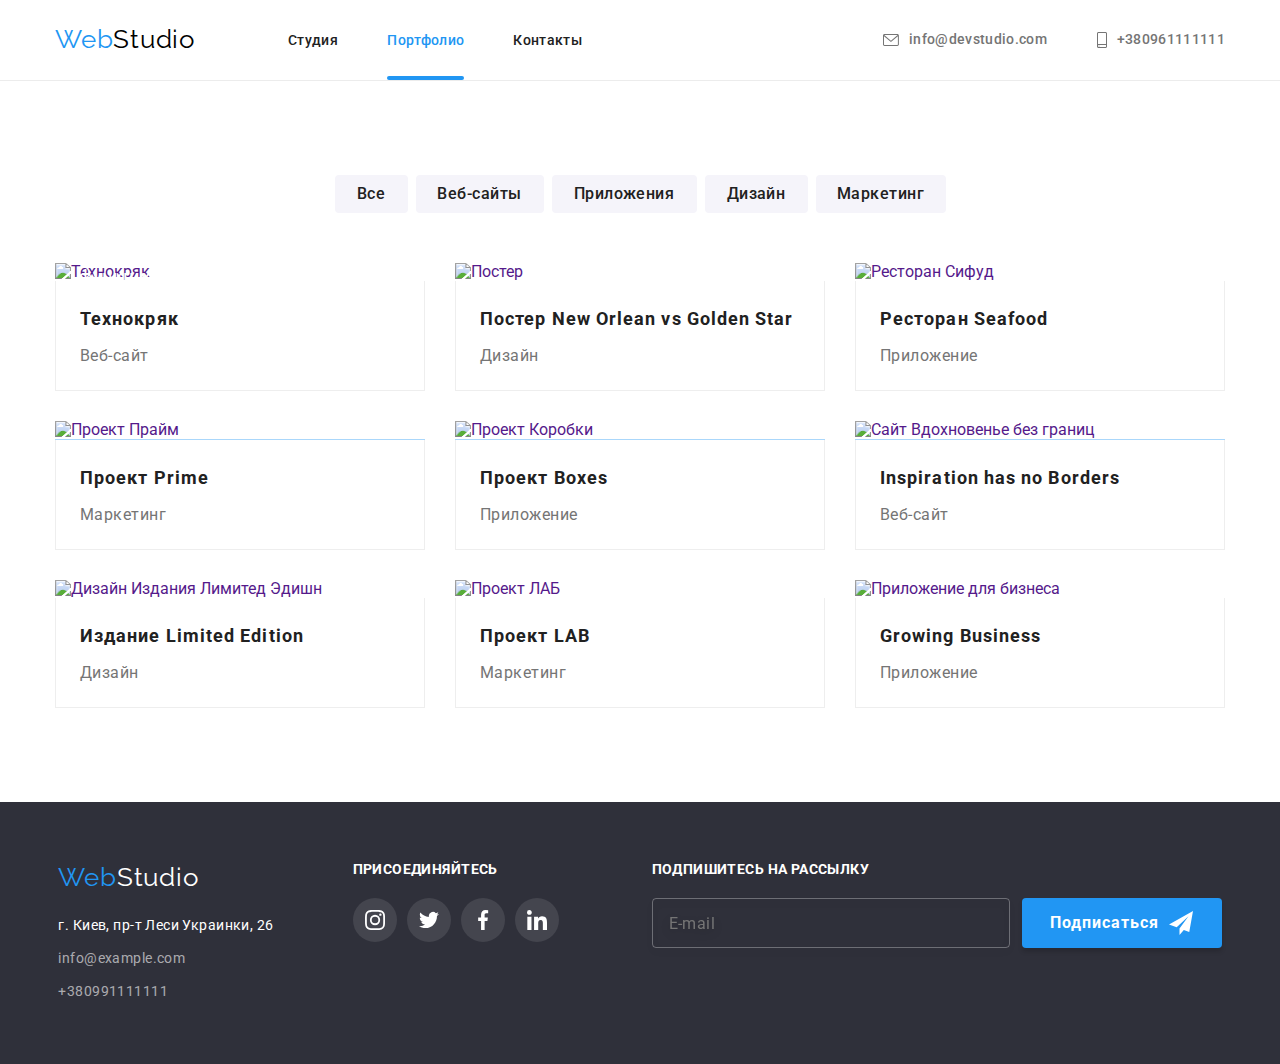
==== commit b936813a: "project picture sourses" ====
--- a/portfolio.html
+++ b/portfolio.html
@@ -44,7 +44,7 @@
             </svg>
           </button>
 
-          <!---------------Navigation-menu------------>
+          <!---------------Navigation-menu-mobile------------>
           <div class="mobile-menu-thumb" id="mobile_menu_thumb" data-menu>
             <ul class="site-nav-list">
               <li class="site-nav-list__item">
@@ -97,7 +97,6 @@
     <main>
       <section class="projects section">
         <div class="container">
-          <!--Cпрятать h1 в css-->
           <h1 class="visually-hidden">Наши работы</h1>
           <ul class="filter-list">
             <li class="filter-list__item">
@@ -149,10 +148,11 @@
                         ./images/projects-desctop/project-first-desktop2x.webp 740w,
                         ./images/projects-mobile/project-first-mobile2x.webp   900w
                       "
-                      sizes="(min-width: 1400px) 25vw, (min-width: 1200px) 33vw, (min-width: 768px) 50vw, 100vw"
-                      type="image/webp"
-                    />
-                    <img
+                      sizes="(min-width: 1200px) 33vw, (min-width: 768px) 50vw, 100vw"
+                      type="image/webp"
+                    />
+
+                    <source
                       srcset="
                         ./images/projects-tablet/project-first-tablet.jpg     354w,
                         ./images/projects-desctop/project-first-desktop.jpg   370w,
@@ -161,11 +161,10 @@
                         ./images/projects-desctop/project-first-desktop2x.jpg 740w,
                         ./images/projects-mobile/project-first-mobile2x.jpg   900w
                       "
-                      class="member"
-                      src="./images/projects-tablet/project-first-tablet.jpg"
-                      alt="Технокряк"
-                      sizes="(min-width: 1400px) 25vw, (min-width: 1200px) 33vw, (min-width: 768px) 50vw, 100vw"
-                    />
+                      sizes="(min-width: 1200px) 33vw, (min-width: 768px) 50vw, 100vw"
+                      type="image/jpg"
+                    />
+                    <img src="./images/projects-tablet/project-first-tablet.jpg" alt="Технокряк" />
                   </picture>
                   <div class="project-thumb__overlay">
                     <p class="overlay__text">
@@ -195,10 +194,10 @@
                         ./images/projects-desctop/project-second-desktop2x.webp 740w,
                         ./images/projects-mobile/project-second-mobile2x.webp   900w
                       "
-                      sizes="(min-width: 1400px) 25vw, (min-width: 1200px) 33vw, (min-width: 768px) 50vw, 100vw"
-                      type="image/webp"
-                    />
-                    <img
+                      sizes="(min-width: 1200px) 33vw, (min-width: 768px) 50vw, 100vw"
+                      type="image/webp"
+                    />
+                    <source
                       srcset="
                         ./images/projects-tablet/project-second-tablet.jpg     354w,
                         ./images/projects-desctop/project-second-desktop.jpg   370w,
@@ -207,11 +206,10 @@
                         ./images/projects-desctop/project-second-desktop2x.jpg 740w,
                         ./images/projects-mobile/project-second-mobile2x.jpg   900w
                       "
-                      class="member"
-                      src="./images/projects-tablet/project-second-tablet.jpg"
-                      alt="Постер"
-                      sizes="(min-width: 1400px) 25vw, (min-width: 1200px) 33vw, (min-width: 768px) 50vw, 100vw"
-                    />
+                      sizes="(min-width: 1200px) 33vw, (min-width: 768px) 50vw, 100vw"
+                      type="image/jpg"
+                    />
+                    <img src="./images/projects-tablet/project-second-tablet.jpg" alt="Постер" />
                   </picture>
                   <div class="project-thumb__overlay">
                     <p class="overlay__text"></p>
@@ -239,10 +237,10 @@
                         ./images/projects-desctop/project-third-desktop2x.webp 740w,
                         ./images/projects-mobile/project-third-mobile2x.webp   900w
                       "
-                      sizes="(min-width: 1400px) 25vw, (min-width: 1200px) 33vw, (min-width: 768px) 50vw, 100vw"
-                      type="image/webp"
-                    />
-                    <img
+                      sizes="(min-width: 1200px) 33vw, (min-width: 768px) 50vw, 100vw"
+                      type="image/webp"
+                    />
+                    <source
                       srcset="
                         ./images/projects-tablet/project-third-tablet.jpg     354w,
                         ./images/projects-desctop/project-third-desktop.jpg   370w,
@@ -251,10 +249,13 @@
                         ./images/projects-desctop/project-third-desktop2x.jpg 740w,
                         ./images/projects-mobile/project-third-mobile2x.jpg   900w
                       "
-                      class="member"
+                      sizes="(min-width: 1200px) 33vw, (min-width: 768px) 50vw, 100vw"
+                      type="image/jpg"
+                    />
+
+                    <img
                       src="./images/projects-tablet/project-third-tablet.jpg"
                       alt="Ресторан Сифуд"
-                      sizes="(min-width: 1400px) 25vw, (min-width: 1200px) 33vw, (min-width: 768px) 50vw, 100vw"
                     />
                   </picture>
                   <div class="project-thumb__overlay">
@@ -281,10 +282,10 @@
                         ./images/projects-desctop/project-fourth-desktop2x.webp 740w,
                         ./images/projects-mobile/project-fourth-mobile2x.webp   900w
                       "
-                      sizes="(min-width: 1400px) 25vw, (min-width: 1200px) 33vw, (min-width: 768px) 50vw, 100vw"
-                      type="image/webp"
-                    />
-                    <img
+                      sizes="(min-width: 1200px) 33vw, (min-width: 768px) 50vw, 100vw"
+                      type="image/webp"
+                    />
+                    <source
                       srcset="
                         ./images/projects-tablet/project-fourth-tablet.jpg     354w,
                         ./images/projects-desctop/project-fourth-desktop.jpg   370w,
@@ -293,10 +294,12 @@
                         ./images/projects-desctop/project-fourth-desktop2x.jpg 740w,
                         ./images/projects-mobile/project-fourth-mobile2x.jpg   900w
                       "
-                      class="member"
+                      sizes="(min-width: 1200px) 33vw, (min-width: 768px) 50vw, 100vw"
+                      type="image/jpg"
+                    />
+                    <img
                       src="./images/projects-tablet/project-fourth-tablet.jpg"
                       alt="Проект Прайм"
-                      sizes="(min-width: 1400px) 25vw, (min-width: 1200px) 33vw, (min-width: 768px) 50vw, 100vw"
                     />
                   </picture>
                   <div class="project-thumb__overlay">
@@ -323,10 +326,10 @@
                         ./images/projects-desctop/project-fifth-desktop2x.webp 740w,
                         ./images/projects-mobile/project-fifth-mobile2x.webp   900w
                       "
-                      sizes="(min-width: 1400px) 25vw, (min-width: 1200px) 33vw, (min-width: 768px) 50vw, 100vw"
-                      type="image/webp"
-                    />
-                    <img
+                      sizes="(min-width: 1200px) 33vw, (min-width: 768px) 50vw, 100vw"
+                      type="image/webp"
+                    />
+                    <source
                       srcset="
                         ./images/projects-tablet/project-fifth-tablet.jpg     354w,
                         ./images/projects-desctop/project-fifth-desktop.jpg   370w,
@@ -335,10 +338,12 @@
                         ./images/projects-desctop/project-fifth-desktop2x.jpg 740w,
                         ./images/projects-mobile/project-fifth-mobile2x.jpg   900w
                       "
-                      class="member"
+                      sizes="(min-width: 1200px) 33vw, (min-width: 768px) 50vw, 100vw"
+                      type="image/jpg"
+                    />
+                    <img
                       src="./images/projects-tablet/project-fifth-tablet.jpg"
                       alt="Проект Коробки"
-                      sizes="(min-width: 1400px) 25vw, (min-width: 1200px) 33vw, (min-width: 768px) 50vw, 100vw"
                     />
                   </picture>
                   <div class="project-thumb__overlay">
@@ -365,10 +370,10 @@
                         ./images/projects-desctop/project-sixth-desktop2x.webp 740w,
                         ./images/projects-mobile/project-sixth-mobile2x.webp   900w
                       "
-                      sizes="(min-width: 1400px) 25vw, (min-width: 1200px) 33vw, (min-width: 768px) 50vw, 100vw"
-                      type="image/webp"
-                    />
-                    <img
+                      sizes="(min-width: 1200px) 33vw, (min-width: 768px) 50vw, 100vw"
+                      type="image/webp"
+                    />
+                    <source
                       srcset="
                         ./images/projects-tablet/project-sixth-tablet.jpg     354w,
                         ./images/projects-desctop/project-sixth-desktop.jpg   370w,
@@ -377,10 +382,12 @@
                         ./images/projects-desctop/project-sixth-desktop2x.jpg 740w,
                         ./images/projects-mobile/project-sixth-mobile2x.jpg   900w
                       "
-                      class="member"
+                      sizes="(min-width: 1200px) 33vw, (min-width: 768px) 50vw, 100vw"
+                      type="image/jpg"
+                    />
+                    <img
                       src="./images/projects-tablet/project-sixth-tablet.jpg"
                       alt="Сайт Вдохновенье без границ"
-                      sizes="(min-width: 1400px) 25vw, (min-width: 1200px) 33vw, (min-width: 768px) 50vw, 100vw"
                     />
                   </picture>
                   <div class="project-thumb__overlay">
@@ -406,10 +413,10 @@
                         ./images/projects-desctop/project-seventh-desktop2x.webp 740w,
                         ./images/projects-mobile/project-seventh-mobile2x.webp   900w
                       "
-                      sizes="(min-width: 1400px) 25vw, (min-width: 1200px) 33vw, (min-width: 768px) 50vw, 100vw"
-                      type="image/webp"
-                    />
-                    <img
+                      sizes="(min-width: 1200px) 33vw, (min-width: 768px) 50vw, 100vw"
+                      type="image/webp"
+                    />
+                    <source
                       srcset="
                         ./images/projects-tablet/project-seventh-tablet.jpg     354w,
                         ./images/projects-desctop/project-seventh-desktop.jpg   370w,
@@ -418,10 +425,12 @@
                         ./images/projects-desctop/project-seventh-desktop2x.jpg 740w,
                         ./images/projects-mobile/project-seventh-mobile2x.jpg   900w
                       "
-                      class="member"
+                      sizes="(min-width: 1200px) 33vw, (min-width: 768px) 50vw, 100vw"
+                      type="image/jpg"
+                    />
+                    <img
                       src="./images/projects-tablet/project-seventh-tablet.jpg"
                       alt="Дизайн Издания Лимитед Эдишн"
-                      sizes="(min-width: 1400px) 25vw, (min-width: 1200px) 33vw, (min-width: 768px) 50vw, 100vw"
                     />
                   </picture>
                   <div class="project-thumb__overlay">
@@ -450,10 +459,10 @@
                         ./images/projects-desctop/project-eighth-desktop2x.webp 740w,
                         ./images/projects-mobile/project-eighth-mobile2x.webp   900w
                       "
-                      sizes="(min-width: 1400px) 25vw, (min-width: 1200px) 33vw, (min-width: 768px) 50vw, 100vw"
-                      type="image/webp"
-                    />
-                    <img
+                      sizes="(min-width: 1200px) 33vw, (min-width: 768px) 50vw, 100vw"
+                      type="image/webp"
+                    />
+                    <source
                       srcset="
                         ./images/projects-tablet/project-eighth-tablet.jpg     354w,
                         ./images/projects-desctop/project-eighth-desktop.jpg   370w,
@@ -462,10 +471,11 @@
                         ./images/projects-desctop/project-eighth-desktop2x.jpg 740w,
                         ./images/projects-mobile/project-eighth-mobile2x.jpg   900w
                       "
-                      class="member"
+                      sizes="(min-width: 1200px) 33vw, (min-width: 768px) 50vw, 100vw"
+                    />
+                    <img
                       src="./images/projects-tablet/project-eighth-tablet.jpg"
                       alt="Проект ЛАБ"
-                      sizes="(min-width: 1400px) 25vw, (min-width: 1200px) 33vw, (min-width: 768px) 50vw, 100vw"
                     />
                   </picture>
                   <div class="project-thumb__overlay">
@@ -492,10 +502,10 @@
                         ./images/projects-desctop/project-ninth-desktop2x.webp 740w,
                         ./images/projects-mobile/project-ninth-mobile2x.webp   900w
                       "
-                      sizes="(min-width: 1400px) 25vw, (min-width: 1200px) 33vw, (min-width: 768px) 50vw, 100vw"
-                      type="image/webp"
-                    />
-                    <img
+                      sizes="(min-width: 1200px) 33vw, (min-width: 768px) 50vw, 100vw"
+                      type="image/webp"
+                    />
+                    <source
                       srcset="
                         ./images/projects-tablet/project-ninth-tablet.jpg     354w,
                         ./images/projects-desctop/project-ninth-desktop.jpg   370w,
@@ -504,10 +514,12 @@
                         ./images/projects-desctop/project-ninth-desktop2x.jpg 740w,
                         ./images/projects-mobile/project-ninth-mobile2x.jpg   900w
                       "
-                      class="member"
+                      sizes="(min-width: 1200px) 33vw, (min-width: 768px) 50vw, 100vw"
+                      type="image/jpg"
+                    />
+                    <img
                       src="./images/projects-tablet/project-ninth-tablet.jpg"
                       alt="Приложение для бизнеса"
-                      sizes="(min-width: 1400px) 25vw, (min-width: 1200px) 33vw, (min-width: 768px) 50vw, 100vw"
                     />
                   </picture>
                   <div class="project-thumb__overlay">
--- a/css/portfolio.min.css
+++ b/css/portfolio.min.css
@@ -1 +1 @@
-body{font-family:"Roboto",sans-serif;font-style:normal;font-weight:400;color:#212121;background-color:#fff}a{text-decoration:none}img{display:block;max-width:100%;height:auto}p{margin-top:0px;margin-bottom:0px}h1,h2,h3{margin-top:0}.section{margin:0;padding-bottom:60px;padding-top:60px}@media screen and (min-width: 1200px){.section{padding-bottom:94px;padding-top:94px}}.section__title{margin-bottom:30px;font-size:28px;line-height:1.17;text-align:center;letter-spacing:.03em}@media screen and (min-width: 1200px){.section__title{margin-bottom:50px;font-size:36px}}.container{margin-left:auto;margin-right:auto;padding-left:15px;padding-right:15px}@media screen and (min-width: 480px){.container{width:480px}}@media screen and (min-width: 768px){.container{width:768px}}@media screen and (min-width: 1200px){.container{width:1200px}}.soc-list,.projects-list,.filter-list,.socwebs-list,.connection-list,.site-nav-list{list-style:none;padding:0;margin:0}@media screen and (width: 768px){.soc-list,.projects-list,.filter-list,.socwebs-list,.connection-list,.site-nav-list{display:-webkit-box;display:-ms-flexbox;display:flex;-ms-flex-wrap:wrap;flex-wrap:wrap}}.list__item:not(:last-child){margin-right:30px}.page-header{border-bottom:1px solid #ececec;position:relative}.page-header__nav{width:100%;display:-webkit-box;display:-ms-flexbox;display:flex;-webkit-box-align:center;-ms-flex-align:center;align-items:center;-webkit-box-pack:justify;-ms-flex-pack:justify;justify-content:space-between;min-height:60px}@media screen and (min-width: 768px){.page-header__nav{min-height:80px}}@media screen and (min-width: 768px){.page-header__logo{margin-right:88px}}@media screen and (min-width: 1200px){.page-header__logo{margin-right:93px}}.menu-btn{display:none}@media screen and (max-width: 767px){.menu-btn{z-index:991;display:-webkit-box;display:-ms-flexbox;display:flex;margin:0;padding:0;border:none;background-color:rgba(0,0,0,0);cursor:pointer;-webkit-transition:fill 250ms cubic-bezier(0.4, 0, 0.2, 1);transition:fill 250ms cubic-bezier(0.4, 0, 0.2, 1)}.menu-btn:hover,.menu-btn:focus{fill:#2196f3}.menu-btn .icon-cross{display:none}.menu-btn .icon-cross:hover .site-nav-list__link--current,.menu-btn .icon-cross:focus .site-nav-list__link--current{color:#212121}.menu-btn.is-open .icon-cross{display:block}.menu-btn.is-open .icon-menu{display:none}}.mobile-menu-thumb{font-weight:500;letter-spacing:.02em}@media screen and (max-width: 767px){.mobile-menu-thumb{opacity:0;visibility:hidden;pointer-events:none;z-index:900;position:absolute;top:0;left:0;width:100vw;height:796px;background-color:#fff;-webkit-transition:opacity 250ms cubic-bezier(0.4, 0, 0.2, 1),visibility 250ms cubic-bezier(0.4, 0, 0.2, 1);transition:opacity 250ms cubic-bezier(0.4, 0, 0.2, 1),visibility 250ms cubic-bezier(0.4, 0, 0.2, 1)}.mobile-menu-thumb.is-open{opacity:1;visibility:visible;pointer-events:fill;display:block;padding:48px 40px}}@media screen and (min-width: 768px){.mobile-menu-thumb{display:-webkit-box;display:-ms-flexbox;display:flex;-webkit-box-pack:justify;-ms-flex-pack:justify;justify-content:space-between;-webkit-box-flex:1;-ms-flex-positive:1;flex-grow:1;-webkit-box-align:center;-ms-flex-align:center;align-items:center}}.logo{font-family:"Raleway",sans-serif;font-size:24px;line-height:1.17;letter-spacing:.03em;color:#2196f3}@media screen and (min-width: 1200px){.logo{font-size:26px;line-height:1.2}}.logo__part-end--black{color:#000}.logo__part-end--white{color:#fff}.site-nav-list{display:-webkit-box;display:-ms-flexbox;display:flex;width:294px;-webkit-box-pack:justify;-ms-flex-pack:justify;justify-content:space-between;font-size:40px;line-height:1.18}@media screen and (max-width: 767px){.site-nav-list{min-height:208px;-webkit-box-orient:vertical;-webkit-box-direction:normal;-ms-flex-direction:column;flex-direction:column;-webkit-box-flex:2;-ms-flex-positive:2;flex-grow:2}}@media screen and (min-width: 768px){.site-nav-list{font-size:14px;line-height:1.2}}.site-nav-list__link{color:#212121;-webkit-transition:250ms cubic-bezier(0.4, 0, 0.2, 1);transition:250ms cubic-bezier(0.4, 0, 0.2, 1)}.site-nav-list__link:hover,.site-nav-list__link:focus{color:#2196f3}.site-nav-list__link--current{color:#2196f3;position:relative}.site-nav-list__link--current:focus{color:#2196f3}.site-nav-list__link--current::after{content:""}@media screen and (min-width: 768px){.site-nav-list__link--current::after{position:absolute;left:0;bottom:0;width:100%;height:4px;-webkit-transform:translateY(32px);transform:translateY(32px);border-radius:2px;background-color:#2196f3}}.connection-list{display:-webkit-box;display:-ms-flexbox;display:flex}@media screen and (max-width: 767px){.connection-list{-webkit-box-orient:vertical;-webkit-box-direction:reverse;-ms-flex-direction:column-reverse;flex-direction:column-reverse;margin-top:302px}}@media screen and (min-width: 768px)and (max-width: 1199px){.connection-list{display:block}}.connection-list__item{min-width:123px;min-height:14px;margin:0;padding:0;-webkit-box-align:center;-ms-flex-align:center;align-items:center}@media screen and (min-width: 768px)and (max-width: 1199px){.connection-list__item{margin-bottom:10px}.connection-list__item:last-child{margin-bottom:0}}@media screen and (min-width: 1200px){.connection-list__item{margin-right:50px}.connection-list__item:last-child{margin-right:0}}.connection-list__link{display:-webkit-box;display:-ms-flexbox;display:flex;margin:0;padding:0;color:#757575;font-size:24px;text-decoration:none;-webkit-box-align:center;-ms-flex-align:center;align-items:center;-webkit-transition:color 250ms cubic-bezier(0.4, 0, 0.2, 1);transition:color 250ms cubic-bezier(0.4, 0, 0.2, 1)}.connection-list__link:hover,.connection-list__link:focus{color:#2196f3}@media screen and (max-width: 767px){.connection-list__link.tel-link{margin-bottom:32px;font-size:34px;line-height:1.18;color:#2196f3}}@media screen and (min-width: 768px){.connection-list__link{font-size:12px;line-height:1.17}}@media screen and (min-width: 1200px){.connection-list__link{font-size:14px;line-height:1.14}}.connection-list__icon{margin-right:8px;padding:0;fill:#757575;-webkit-transition:fill 250ms cubic-bezier(0.4, 0, 0.2, 1);transition:fill 250ms cubic-bezier(0.4, 0, 0.2, 1)}@media screen and (max-width: 767px){.connection-list__icon{display:none}}.connection-list__link:hover .connection-list__icon,.connection-list__link:focus .connection-list__icon{fill:#2196f3}@media screen and (min-width: 1200px){.connection-list__icon{margin-right:10px}.connection-list__icon .icon-envelope{width:16px;height:12px}.connection-list__icon .icon-smartphone{width:10px;height:16px}}.socwebs-list{display:none}@media screen and (max-width: 767px){.socwebs-list{display:-webkit-box;display:-ms-flexbox;display:flex;-webkit-box-align:center;-ms-flex-align:center;align-items:center;margin-top:64px}}.socwebs-list__item:not(:last-child){margin-right:10px;padding-right:10px;border-right:1px solid rgba(33,33,33,.2)}.socwebs-list__link{font-size:18px;line-height:1.22;color:#2196f3}.visually-hidden{position:absolute;white-space:nowrap;width:1px;height:1px;overflow:hidden;border:0;padding:0;clip:rect(0 0 0 0);-webkit-clip-path:inset(50%);clip-path:inset(50%);margin:-1px}.filter-list{display:-webkit-box;display:-ms-flexbox;display:flex;-ms-flex-wrap:wrap;flex-wrap:wrap;-webkit-box-pack:left;-ms-flex-pack:left;justify-content:left;-webkit-box-align:center;-ms-flex-align:center;align-items:center;margin-bottom:40px}@media screen and (min-width: 768px){.filter-list{min-width:611px;-ms-flex-wrap:nowrap;flex-wrap:nowrap;-webkit-box-pack:center;-ms-flex-pack:center;justify-content:center;-webkit-box-align:center;-ms-flex-align:center;align-items:center;margin-bottom:30px}}@media screen and (min-width: 1200px){.filter-list{margin-bottom:50px}}.filter-list__item{margin-bottom:15px}.filter-list__item:not(:last-child){margin-right:8px}.filter-list__item:nth-last-child(-n+2){margin-bottom:0px}@media screen and (min-width: 768px){.filter-list__item{margin-bottom:0px}}.filter-list__button{height:38px;padding:0;font-weight:500;font-size:16px;line-height:1.62;letter-spacing:.03em;color:var(--primary-text-color);background-color:#f5f4fa;cursor:pointer;border:0px;border-radius:4px;-webkit-transition:color 250ms cubic-bezier(0.4, 0, 0.2, 1),background-color 250ms cubic-bezier(0.4, 0, 0.2, 1),-webkit-filter 250ms cubic-bezier(0.4, 0, 0.2, 1);transition:color 250ms cubic-bezier(0.4, 0, 0.2, 1),background-color 250ms cubic-bezier(0.4, 0, 0.2, 1),-webkit-filter 250ms cubic-bezier(0.4, 0, 0.2, 1);transition:color 250ms cubic-bezier(0.4, 0, 0.2, 1),background-color 250ms cubic-bezier(0.4, 0, 0.2, 1),filter 250ms cubic-bezier(0.4, 0, 0.2, 1);transition:color 250ms cubic-bezier(0.4, 0, 0.2, 1),background-color 250ms cubic-bezier(0.4, 0, 0.2, 1),filter 250ms cubic-bezier(0.4, 0, 0.2, 1),-webkit-filter 250ms cubic-bezier(0.4, 0, 0.2, 1)}.filter-list__button:hover,.filter-list__button:focus{background-color:#2196f3;color:#fff;-webkit-filter:drop-shadow(0px 4px 4px rgba(0, 0, 0, 0.25));filter:drop-shadow(0px 4px 4px rgba(0, 0, 0, 0.25))}@media screen and (min-width: 768px){.filter-list__button{display:-webkit-box;display:-ms-flexbox;display:flex;-webkit-box-pack:center;-ms-flex-pack:center;justify-content:center;-webkit-box-align:center;-ms-flex-align:center;align-items:center}}@media screen and (min-width: 768px){.projects-list{display:-webkit-box;display:-ms-flexbox;display:flex;-ms-flex-wrap:wrap;flex-wrap:wrap;-webkit-column-count:2;-moz-column-count:2;column-count:2;margin:-15px}}@media screen and (min-width: 1200px){.projects-list{-webkit-column-count:3;-moz-column-count:3;column-count:3;margin:0px}}.projects-list__item{width:450px;margin-bottom:30px}.projects-list__item:last-child{margin-bottom:0px}@media screen and (min-width: 768px){.projects-list__item{width:calc((100% - 60px)/2);margin:15px}}@media screen and (min-width: 1200px){.projects-list__item{width:calc((100% - 60px)/3);margin:0px}.projects-list__item:not(:last-child){margin-right:30px;margin-bottom:30px}.projects-list__item:nth-child(3n){margin-right:0}.projects-list__item:nth-last-child(-n+3){margin-bottom:0px}}.project-thumb{position:relative;overflow:hidden;width:inherit}.project-thumb__image{height:294px;margin:0;display:block}.project-thumb__overlay{position:absolute;top:0;left:0;width:100%;height:100%;background-color:rgba(33,150,243,.9);-webkit-transform:translateY(101%);transform:translateY(101%);-webkit-transition:background-color 250ms cubic-bezier(0.4, 0, 0.2, 1),-webkit-transform 250ms cubic-bezier(0.4, 0, 0.2, 1);transition:background-color 250ms cubic-bezier(0.4, 0, 0.2, 1),-webkit-transform 250ms cubic-bezier(0.4, 0, 0.2, 1);transition:background-color 250ms cubic-bezier(0.4, 0, 0.2, 1),transform 250ms cubic-bezier(0.4, 0, 0.2, 1);transition:background-color 250ms cubic-bezier(0.4, 0, 0.2, 1),transform 250ms cubic-bezier(0.4, 0, 0.2, 1),-webkit-transform 250ms cubic-bezier(0.4, 0, 0.2, 1)}.project-card:hover .project-thumb__overlay,.project-card:focus .project-thumb__overlay{-webkit-transform:translateY(0%);transform:translateY(0%)}.overlay__text{position:absolute;display:-webkit-box;display:-ms-flexbox;display:flex;width:402px;height:140px;top:50%;left:50%;-webkit-transform:translate(-50%, -50%);transform:translate(-50%, -50%);font-size:18px;line-height:1.56;letter-spacing:.03em;color:#fff}@media screen and (min-width: 768px){.overlay__text{width:306px;height:168px}}@media screen and (min-width: 1200px){.overlay__text{width:322px}}.project-card__description{width:450px;height:110px;padding:20px 24px;text-align:left;border-right:1px solid #eee;border-bottom:1px solid #eee;border-left:1px solid #eee;-webkit-transition:-webkit-box-shadow 250ms cubic-bezier(0.4, 0, 0.2, 1);transition:-webkit-box-shadow 250ms cubic-bezier(0.4, 0, 0.2, 1);transition:box-shadow 250ms cubic-bezier(0.4, 0, 0.2, 1);transition:box-shadow 250ms cubic-bezier(0.4, 0, 0.2, 1), -webkit-box-shadow 250ms cubic-bezier(0.4, 0, 0.2, 1)}.project-card:hover .project-card__description,.project-card:focus .project-card__description{-webkit-box-shadow:0px 1px 1px rgba(0,0,0,.12),0px 4px 4px rgba(0,0,0,.06),1px 4px 6px rgba(0,0,0,.16);box-shadow:0px 1px 1px rgba(0,0,0,.12),0px 4px 4px rgba(0,0,0,.06),1px 4px 6px rgba(0,0,0,.16)}@media screen and (min-width: 768px){.project-card__description{width:354px}.project-card__description--tablet{height:146px}}@media screen and (min-width: 1200px){.project-card__description{width:370px}.project-card__description--tablet{height:110px}}.project-card__title{margin-bottom:4px;font-weight:700;font-size:18px;line-height:2;letter-spacing:.06em;color:#212121}.project-card__filter{font-size:16px;line-height:1.88;letter-spacing:.03em;color:#757575}.footer{width:100%;padding-top:60px;padding-bottom:60px;font-size:14px;line-height:1.71;letter-spacing:.03em;background-color:#2f303a;text-align:center}@media screen and (min-width: 768px){.footer-container{display:-webkit-box;display:-ms-flexbox;display:flex;-ms-flex-wrap:wrap;flex-wrap:wrap;padding-left:76px;padding-right:89px}}@media screen and (min-width: 768px){.footer-container:last-child{-webkit-box-pack:center;-ms-flex-pack:center;justify-content:center}}@media screen and (min-width: 1200px){.footer-container{-ms-flex-wrap:nowrap;flex-wrap:nowrap;padding-left:0px;padding-right:0px}}.footer__contacts{text-align:center}@media screen and (min-width: 1200px){.footer__contacts{text-align:left}}.footer__address{margin-top:20px;font-style:inherit}@media screen and (min-width: 768px){.footer__address{margin-bottom:60px}}@media screen and (min-width: 1200px){.footer__address{margin-bottom:0px}}.map-address{color:#fff}.contact-link{display:block;margin:9px 0px;color:rgba(255,255,255,.6);-webkit-transition:250ms cubic-bezier(0.4, 0, 0.2, 1);transition:250ms cubic-bezier(0.4, 0, 0.2, 1)}.contact-link:last-child{margin:0}.contact-link:hover,.contact-link:focus{color:#2196f3}@media screen and (min-width: 1200px){.contact-link{text-align:left}}.footer__join{margin:60px 0px}@media screen and (min-width: 768px){.footer__join{margin:0px;margin-left:auto}}@media screen and (min-width: 1200px){.footer__join{margin:0px 93px 0px 79px}}.footer__subtitle{margin-bottom:20px;text-align:center;font-weight:700;font-size:14px;line-height:1.14;letter-spacing:.03em;text-transform:uppercase;color:#fff}@media screen and (min-width: 1200px){.footer__subtitle{min-width:144px;text-align:left}}.soc-list{display:-webkit-box;display:-ms-flexbox;display:flex;width:206px;height:44px;margin-left:auto;margin-right:auto}.soc-list__item{display:block;margin-right:10px}.soc-list__item:last-child{margin-right:0px}.soc-link{display:-webkit-box;display:-ms-flexbox;display:flex;width:44px;height:44px;border-radius:50%;background-position:center;background-size:contain;background-repeat:no-repeat;border:none;-webkit-box-pack:center;-ms-flex-pack:center;justify-content:center;-webkit-box-align:center;-ms-flex-align:center;align-items:center;outline:rgba(0,0,0,0);-webkit-transition:background-color 250ms cubic-bezier(0.4, 0, 0.2, 1);transition:background-color 250ms cubic-bezier(0.4, 0, 0.2, 1)}.soc-link:hover,.soc-link:focus{background-color:#2196f3}.soc-link--grey{background-color:rgba(255,255,255,.1)}.soc-link__icon{width:20px;height:20px}.soc-link__icon--white{fill:#fff}.link__icon--grey{fill:#afb1b8;-webkit-transition:fill 250ms cubic-bezier(0.4, 0, 0.2, 1);transition:fill 250ms cubic-bezier(0.4, 0, 0.2, 1)}.soc-link:hover .link__icon--grey,.soc-link:focus .link__icon--grey{fill:#fff}.list__customer-item:hover .link__icon--grey,.list__customer-item:focus .link__icon--grey{fill:#2196f3}.btn{display:-webkit-box;display:-ms-flexbox;display:flex;min-width:200px;height:50px;border:0px;border-radius:4px;margin-left:auto;margin-right:auto;padding:0;cursor:pointer;-webkit-box-pack:center;-ms-flex-pack:center;justify-content:center;-webkit-box-align:center;-ms-flex-align:center;align-items:center;font-family:inherit;font-weight:700;font-size:16px;line-height:1.88;letter-spacing:.06em;color:#fff;background-color:#2196f3;-webkit-box-shadow:0px 4px 4px rgba(0,0,0,.15);box-shadow:0px 4px 4px rgba(0,0,0,.15);-webkit-transition:background-color 250ms cubic-bezier(0.4, 0, 0.2, 1);transition:background-color 250ms cubic-bezier(0.4, 0, 0.2, 1)}.btn:hover{background-color:#188ce8}.subscribe{width:450px}@media screen and (min-width: 1200px){.subscribe{width:570px;margin-top:0px}}.subscribe__label{display:block}@media screen and (min-width: 1200px){.subscribe__label{display:-webkit-box;display:-ms-flexbox;display:flex}}.subscribe__input{width:450px;height:50px;padding:15px 16px;margin-bottom:20px;border:1px solid rgba(255,255,255,.3);-webkit-filter:drop-shadow(0px 4px 4px rgba(0, 0, 0, 0.15));filter:drop-shadow(0px 4px 4px rgba(0, 0, 0, 0.15));border-radius:4px;background-color:inherit;font-size:16px;line-height:1.25;letter-spacing:.03em;color:rgba(255,255,255,.6)}@media screen and (min-width: 1200px){.subscribe__input{width:358px;margin-right:12px;margin-bottom:0px}}.send-icon{margin-left:10px}/*# sourceMappingURL=portfolio.min.css.map */+body{font-family:"Roboto",sans-serif;font-style:normal;font-weight:400;color:#212121;background-color:#fff}@media screen and (min-width: 320px){body{overflow-x:hidden}}body.modal-open{overflow-y:hidden}a{text-decoration:none}img{display:block;max-width:100%;height:auto}p{margin-top:0px;margin-bottom:0px}h1,h2,h3{margin-top:0}.section{margin:0;padding-bottom:60px;padding-top:60px}@media screen and (min-width: 1200px){.section{padding-bottom:94px;padding-top:94px}}.section__title{margin-bottom:30px;font-size:28px;line-height:1.17;text-align:center;letter-spacing:.03em}@media screen and (min-width: 1200px){.section__title{margin-bottom:50px;font-size:36px}}.container{margin-left:auto;margin-right:auto;padding-left:15px;padding-right:15px}@media screen and (min-width: 480px){.container{width:480px}}@media screen and (min-width: 768px){.container{width:768px}}@media screen and (min-width: 1200px){.container{width:1200px}}.soc-list,.projects-list,.filter-list,.socwebs-list,.connection-list,.site-nav-list{list-style:none;padding:0;margin:0}@media screen and (width: 768px){.soc-list,.projects-list,.filter-list,.socwebs-list,.connection-list,.site-nav-list{display:-webkit-box;display:-ms-flexbox;display:flex;-ms-flex-wrap:wrap;flex-wrap:wrap}}.page-header{border-bottom:1px solid #ececec;position:relative}.page-header__nav{width:100%;display:-webkit-box;display:-ms-flexbox;display:flex;-webkit-box-align:center;-ms-flex-align:center;align-items:center;-webkit-box-pack:justify;-ms-flex-pack:justify;justify-content:space-between;min-height:60px}@media screen and (min-width: 768px){.page-header__nav{min-height:80px}}@media screen and (min-width: 768px){.page-header__logo{margin-right:88px}}@media screen and (min-width: 1200px){.page-header__logo{margin-right:93px}}.menu-btn{display:none}@media screen and (max-width: 767px){.menu-btn{z-index:991;display:-webkit-box;display:-ms-flexbox;display:flex;margin:0;padding:0;border:none;background-color:rgba(0,0,0,0);cursor:pointer;-webkit-transition:fill 250ms cubic-bezier(0.4, 0, 0.2, 1);transition:fill 250ms cubic-bezier(0.4, 0, 0.2, 1)}.menu-btn:hover,.menu-btn:focus{fill:#2196f3}.menu-btn .icon-cross{display:none}.menu-btn .icon-cross:hover .site-nav-list__link--current,.menu-btn .icon-cross:focus .site-nav-list__link--current{color:#212121}.menu-btn.is-open .icon-cross{display:block}.menu-btn.is-open .icon-menu{display:none}}.mobile-menu-thumb{display:-webkit-box;display:-ms-flexbox;display:flex;font-weight:500;letter-spacing:.02em}@media screen and (max-width: 767px){.mobile-menu-thumb{opacity:0;visibility:hidden;pointer-events:none;position:absolute;top:0;left:0;width:100%;height:100vh;margin-left:auto;margin-right:auto;-webkit-transition:opacity 250ms cubic-bezier(0.4, 0, 0.2, 1),visibility 250ms cubic-bezier(0.4, 0, 0.2, 1);transition:opacity 250ms cubic-bezier(0.4, 0, 0.2, 1),visibility 250ms cubic-bezier(0.4, 0, 0.2, 1)}.mobile-menu-thumb.is-open{opacity:1;visibility:visible;pointer-events:fill;z-index:900;-webkit-box-orient:vertical;-webkit-box-direction:normal;-ms-flex-direction:column;flex-direction:column;-webkit-box-flex:2;-ms-flex-positive:2;flex-grow:2;background-color:#fff;padding:48px 40px}.mobile-menu-thumb.is-open body{overflow-y:hidden}}@media screen and (min-width: 768px){.mobile-menu-thumb{-webkit-box-pack:justify;-ms-flex-pack:justify;justify-content:space-between;-webkit-box-flex:1;-ms-flex-positive:1;flex-grow:1;-webkit-box-align:center;-ms-flex-align:center;align-items:center}}.logo{font-family:"Raleway",sans-serif;font-size:24px;line-height:1.17;letter-spacing:.03em;color:#2196f3}@media screen and (min-width: 1200px){.logo{font-size:26px;line-height:1.2}}.logo__part-end--black{color:#000}.logo__part-end--white{color:#fff}.site-nav-list{display:-webkit-box;display:-ms-flexbox;display:flex;width:294px;-webkit-box-pack:justify;-ms-flex-pack:justify;justify-content:space-between;font-size:40px;line-height:1.18}@media screen and (max-width: 767px){.site-nav-list{max-height:208px;margin-bottom:auto;-webkit-box-orient:vertical;-webkit-box-direction:normal;-ms-flex-direction:column;flex-direction:column;-webkit-box-flex:2;-ms-flex-positive:2;flex-grow:2}.site-nav-list__item:last-child{margin-bottom:32px}}@media screen and (min-width: 768px){.site-nav-list{font-size:14px;line-height:1.2}}.site-nav-list__link{color:#212121;-webkit-transition:250ms cubic-bezier(0.4, 0, 0.2, 1);transition:250ms cubic-bezier(0.4, 0, 0.2, 1)}.site-nav-list__link:hover,.site-nav-list__link:focus{color:#2196f3}.site-nav-list__link--current{color:#2196f3;position:relative}.site-nav-list__link--current:focus{color:#2196f3}.site-nav-list__link--current::after{content:""}@media screen and (min-width: 768px){.site-nav-list__link--current::after{position:absolute;left:0;bottom:0;width:100%;height:4px;-webkit-transform:translateY(32px);transform:translateY(32px);border-radius:2px;background-color:#2196f3}}.connection-list{display:-webkit-box;display:-ms-flexbox;display:flex}@media screen and (max-width: 767px){.connection-list{height:100px;-webkit-box-orient:vertical;-webkit-box-direction:reverse;-ms-flex-direction:column-reverse;flex-direction:column-reverse;-webkit-box-pack:justify;-ms-flex-pack:justify;justify-content:space-between}}@media screen and (min-width: 768px)and (max-width: 1199px){.connection-list{display:block}}.connection-list__item{min-width:123px;min-height:14px;margin:0;padding:0;-webkit-box-align:center;-ms-flex-align:center;align-items:center}@media screen and (min-width: 768px)and (max-width: 1199px){.connection-list__item{margin-bottom:10px}.connection-list__item:last-child{margin-bottom:0}}@media screen and (min-width: 1200px){.connection-list__item{margin-right:50px}.connection-list__item:last-child{margin-right:0}}.connection-list__link{display:-webkit-box;display:-ms-flexbox;display:flex;margin:0;padding:0;color:#757575;font-size:24px;text-decoration:none;-webkit-box-align:center;-ms-flex-align:center;align-items:center;-webkit-transition:color 250ms cubic-bezier(0.4, 0, 0.2, 1);transition:color 250ms cubic-bezier(0.4, 0, 0.2, 1)}.connection-list__link:hover,.connection-list__link:focus{color:#2196f3}@media screen and (max-width: 767px){.connection-list__link.tel-link{font-size:34px;line-height:1.18;color:#2196f3}}@media screen and (min-width: 768px){.connection-list__link{font-size:12px;line-height:1.17}}@media screen and (min-width: 1200px){.connection-list__link{font-size:14px;line-height:1.14}}.connection-list__icon{margin-right:8px;padding:0;fill:#757575;-webkit-transition:fill 250ms cubic-bezier(0.4, 0, 0.2, 1);transition:fill 250ms cubic-bezier(0.4, 0, 0.2, 1)}@media screen and (max-width: 767px){.connection-list__icon{display:none}}.connection-list__link:hover .connection-list__icon,.connection-list__link:focus .connection-list__icon{fill:#2196f3}@media screen and (min-width: 1200px){.connection-list__icon{margin-right:10px}}.icon-envelope{width:14px;height:10px}@media screen and (min-width: 1200px){.icon-envelope{width:16px;height:12px}}.icon-smartphone{width:10px;height:14px}@media screen and (min-width: 1200px){.icon-smartphone{height:16px}}.socwebs-list{display:none}@media screen and (max-width: 767px){.socwebs-list{display:-webkit-box;display:-ms-flexbox;display:flex;-webkit-box-align:center;-ms-flex-align:center;align-items:center;margin-top:64px}}.socwebs-list__item:not(:last-child){margin-right:10px;padding-right:10px;border-right:1px solid rgba(33,33,33,.2)}.socwebs-list__link{font-size:18px;line-height:1.22;color:#2196f3}.visually-hidden{position:absolute;white-space:nowrap;width:1px;height:1px;overflow:hidden;border:0;padding:0;clip:rect(0 0 0 0);-webkit-clip-path:inset(50%);clip-path:inset(50%);margin:-1px}.filter-list{display:-webkit-box;display:-ms-flexbox;display:flex;-ms-flex-wrap:wrap;flex-wrap:wrap;-webkit-box-pack:left;-ms-flex-pack:left;justify-content:left;-webkit-box-align:center;-ms-flex-align:center;align-items:center;margin-bottom:40px}@media screen and (min-width: 768px){.filter-list{min-width:611px;-ms-flex-wrap:nowrap;flex-wrap:nowrap;-webkit-box-pack:center;-ms-flex-pack:center;justify-content:center;-webkit-box-align:center;-ms-flex-align:center;align-items:center;margin-bottom:30px}}@media screen and (min-width: 1200px){.filter-list{margin-bottom:50px}}.filter-list__item{margin-bottom:15px}.filter-list__item:not(:last-child){margin-right:8px}.filter-list__item:nth-last-child(-n+2){margin-bottom:0px}@media screen and (min-width: 768px){.filter-list__item{margin-bottom:0px}}.filter-list__button{height:38px;padding:0;font-weight:500;font-size:16px;line-height:1.62;letter-spacing:.03em;color:var(--primary-text-color);background-color:#f5f4fa;cursor:pointer;border:0px;border-radius:4px;-webkit-transition:color 250ms cubic-bezier(0.4, 0, 0.2, 1),background-color 250ms cubic-bezier(0.4, 0, 0.2, 1),-webkit-filter 250ms cubic-bezier(0.4, 0, 0.2, 1);transition:color 250ms cubic-bezier(0.4, 0, 0.2, 1),background-color 250ms cubic-bezier(0.4, 0, 0.2, 1),-webkit-filter 250ms cubic-bezier(0.4, 0, 0.2, 1);transition:color 250ms cubic-bezier(0.4, 0, 0.2, 1),background-color 250ms cubic-bezier(0.4, 0, 0.2, 1),filter 250ms cubic-bezier(0.4, 0, 0.2, 1);transition:color 250ms cubic-bezier(0.4, 0, 0.2, 1),background-color 250ms cubic-bezier(0.4, 0, 0.2, 1),filter 250ms cubic-bezier(0.4, 0, 0.2, 1),-webkit-filter 250ms cubic-bezier(0.4, 0, 0.2, 1)}.filter-list__button:hover,.filter-list__button:focus{background-color:#2196f3;color:#fff;-webkit-filter:drop-shadow(0px 4px 4px rgba(0, 0, 0, 0.25));filter:drop-shadow(0px 4px 4px rgba(0, 0, 0, 0.25))}@media screen and (min-width: 768px){.filter-list__button{display:-webkit-box;display:-ms-flexbox;display:flex;-webkit-box-pack:center;-ms-flex-pack:center;justify-content:center;-webkit-box-align:center;-ms-flex-align:center;align-items:center}}@media screen and (min-width: 768px){.projects-list{display:-webkit-box;display:-ms-flexbox;display:flex;-ms-flex-wrap:wrap;flex-wrap:wrap;-webkit-column-count:2;-moz-column-count:2;column-count:2;margin:-15px;margin-bottom:0px}}@media screen and (min-width: 1200px){.projects-list{-webkit-column-count:3;-moz-column-count:3;column-count:3;margin:0px}}.projects-list__item{width:450px;margin-bottom:30px}.projects-list__item:last-child{margin-bottom:0px}@media screen and (min-width: 768px){.projects-list__item{width:calc((100% - 60px)/2);margin:15px}}@media screen and (min-width: 1200px){.projects-list__item{width:calc((100% - 60px)/3);margin:0px}.projects-list__item:not(:last-child){margin-right:30px;margin-bottom:30px}.projects-list__item:nth-child(3n){margin-right:0}.projects-list__item:nth-last-child(-n+3){margin-bottom:0px}}.project-thumb{position:relative;overflow:hidden;width:inherit}.project-thumb__image{height:294px;margin:0;display:block}.project-thumb__overlay{position:absolute;top:0;left:0;width:100%;height:100%;background-color:rgba(33,150,243,.9);-webkit-transform:translateY(101%);transform:translateY(101%);-webkit-transition:background-color 250ms cubic-bezier(0.4, 0, 0.2, 1),-webkit-transform 250ms cubic-bezier(0.4, 0, 0.2, 1);transition:background-color 250ms cubic-bezier(0.4, 0, 0.2, 1),-webkit-transform 250ms cubic-bezier(0.4, 0, 0.2, 1);transition:background-color 250ms cubic-bezier(0.4, 0, 0.2, 1),transform 250ms cubic-bezier(0.4, 0, 0.2, 1);transition:background-color 250ms cubic-bezier(0.4, 0, 0.2, 1),transform 250ms cubic-bezier(0.4, 0, 0.2, 1),-webkit-transform 250ms cubic-bezier(0.4, 0, 0.2, 1)}.project-card:hover .project-thumb__overlay,.project-card:focus .project-thumb__overlay{-webkit-transform:translateY(0%);transform:translateY(0%)}.overlay__text{position:absolute;display:-webkit-box;display:-ms-flexbox;display:flex;width:402px;height:140px;top:50%;left:50%;-webkit-transform:translate(-50%, -50%);transform:translate(-50%, -50%);font-size:18px;line-height:1.56;letter-spacing:.03em;color:#fff}@media screen and (min-width: 768px){.overlay__text{width:306px;height:168px}}@media screen and (min-width: 1200px){.overlay__text{width:322px}}.project-card__description{width:450px;height:110px;padding:20px 24px;text-align:left;border-right:1px solid #eee;border-bottom:1px solid #eee;border-left:1px solid #eee;-webkit-transition:-webkit-box-shadow 250ms cubic-bezier(0.4, 0, 0.2, 1);transition:-webkit-box-shadow 250ms cubic-bezier(0.4, 0, 0.2, 1);transition:box-shadow 250ms cubic-bezier(0.4, 0, 0.2, 1);transition:box-shadow 250ms cubic-bezier(0.4, 0, 0.2, 1), -webkit-box-shadow 250ms cubic-bezier(0.4, 0, 0.2, 1)}.project-card:hover .project-card__description,.project-card:focus .project-card__description{-webkit-box-shadow:0px 1px 1px rgba(0,0,0,.12),0px 4px 4px rgba(0,0,0,.06),1px 4px 6px rgba(0,0,0,.16);box-shadow:0px 1px 1px rgba(0,0,0,.12),0px 4px 4px rgba(0,0,0,.06),1px 4px 6px rgba(0,0,0,.16)}@media screen and (min-width: 768px){.project-card__description{width:354px}.project-card__description--tablet{height:146px}}@media screen and (min-width: 1200px){.project-card__description{width:370px}.project-card__description--tablet{height:110px}}.project-card__title{margin-bottom:4px;font-weight:700;font-size:18px;line-height:2;letter-spacing:.06em;color:#212121}.project-card__filter{font-size:16px;line-height:1.88;letter-spacing:.03em;color:#757575}.footer{width:100%;padding-top:60px;padding-bottom:60px;font-size:14px;line-height:1.71;letter-spacing:.03em;background-color:#2f303a;text-align:center}@media screen and (min-width: 768px){.footer-container{display:-webkit-box;display:-ms-flexbox;display:flex;-ms-flex-wrap:wrap;flex-wrap:wrap;padding-left:76px;padding-right:89px}}@media screen and (min-width: 768px){.footer-container:last-child{-webkit-box-pack:center;-ms-flex-pack:center;justify-content:center}}@media screen and (min-width: 1200px){.footer-container{-ms-flex-wrap:nowrap;flex-wrap:nowrap;padding-left:0px;padding-right:0px}}.footer__contacts{text-align:center}@media screen and (min-width: 1200px){.footer__contacts{text-align:left}}.footer__address{margin-top:20px;font-style:inherit}@media screen and (min-width: 768px){.footer__address{margin-bottom:60px}}@media screen and (min-width: 1200px){.footer__address{margin-bottom:0px}}.map-address{color:#fff}.contact-link{display:block;margin:9px 0px;color:rgba(255,255,255,.6);-webkit-transition:250ms cubic-bezier(0.4, 0, 0.2, 1);transition:250ms cubic-bezier(0.4, 0, 0.2, 1)}.contact-link:last-child{margin:0}.contact-link:hover,.contact-link:focus{color:#2196f3}@media screen and (min-width: 1200px){.contact-link{text-align:left}}.footer__join{margin:60px 0px}@media screen and (min-width: 768px){.footer__join{margin:0px;margin-left:auto}}@media screen and (min-width: 1200px){.footer__join{margin:0px 93px 0px 79px}}.footer__subtitle{margin-bottom:20px;text-align:center;font-weight:700;font-size:14px;line-height:1.14;letter-spacing:.03em;text-transform:uppercase;color:#fff}@media screen and (min-width: 1200px){.footer__subtitle{min-width:144px;text-align:left}}.soc-list{display:-webkit-box;display:-ms-flexbox;display:flex;width:206px;height:44px;margin-left:auto;margin-right:auto}.soc-list__item{display:block;margin-right:10px}.soc-list__item:last-child{margin-right:0px}.soc-link{display:-webkit-box;display:-ms-flexbox;display:flex;width:44px;height:44px;border-radius:50%;background-position:center;background-size:contain;background-repeat:no-repeat;border:none;-webkit-box-pack:center;-ms-flex-pack:center;justify-content:center;-webkit-box-align:center;-ms-flex-align:center;align-items:center;outline:rgba(0,0,0,0);-webkit-transition:background-color 250ms cubic-bezier(0.4, 0, 0.2, 1);transition:background-color 250ms cubic-bezier(0.4, 0, 0.2, 1)}.soc-link:hover,.soc-link:focus{background-color:#2196f3}.soc-link--grey{background-color:rgba(255,255,255,.1)}.soc-link__icon{width:20px;height:20px}.soc-link__icon--white{fill:#fff}.link__icon--grey{fill:#afb1b8;-webkit-transition:fill 250ms cubic-bezier(0.4, 0, 0.2, 1);transition:fill 250ms cubic-bezier(0.4, 0, 0.2, 1)}.soc-link:hover .link__icon--grey,.soc-link:focus .link__icon--grey{fill:#fff}.list__customer-item:hover .link__icon--grey,.list__customer-item:focus .link__icon--grey{fill:#2196f3}.btn{display:-webkit-box;display:-ms-flexbox;display:flex;min-width:200px;height:50px;border:0px;border-radius:4px;margin-left:auto;margin-right:auto;padding:0;cursor:pointer;-webkit-box-pack:center;-ms-flex-pack:center;justify-content:center;-webkit-box-align:center;-ms-flex-align:center;align-items:center;font-family:inherit;font-weight:700;font-size:16px;line-height:1.88;letter-spacing:.06em;color:#fff;background-color:#2196f3;-webkit-box-shadow:0px 4px 4px rgba(0,0,0,.15);box-shadow:0px 4px 4px rgba(0,0,0,.15);-webkit-transition:background-color 250ms cubic-bezier(0.4, 0, 0.2, 1);transition:background-color 250ms cubic-bezier(0.4, 0, 0.2, 1)}.btn:hover{background-color:#188ce8}.subscribe{width:450px}@media screen and (min-width: 1200px){.subscribe{width:570px;margin-top:0px}}.subscribe__label{display:block}@media screen and (min-width: 1200px){.subscribe__label{display:-webkit-box;display:-ms-flexbox;display:flex}}.subscribe__input{width:450px;height:50px;padding:15px 16px;margin-bottom:20px;border:1px solid rgba(255,255,255,.3);-webkit-filter:drop-shadow(0px 4px 4px rgba(0, 0, 0, 0.15));filter:drop-shadow(0px 4px 4px rgba(0, 0, 0, 0.15));border-radius:4px;background-color:inherit;font-size:16px;line-height:1.25;letter-spacing:.03em;color:rgba(255,255,255,.6)}@media screen and (min-width: 1200px){.subscribe__input{width:358px;margin-right:12px;margin-bottom:0px}}.send-icon{margin-left:10px}/*# sourceMappingURL=portfolio.min.css.map */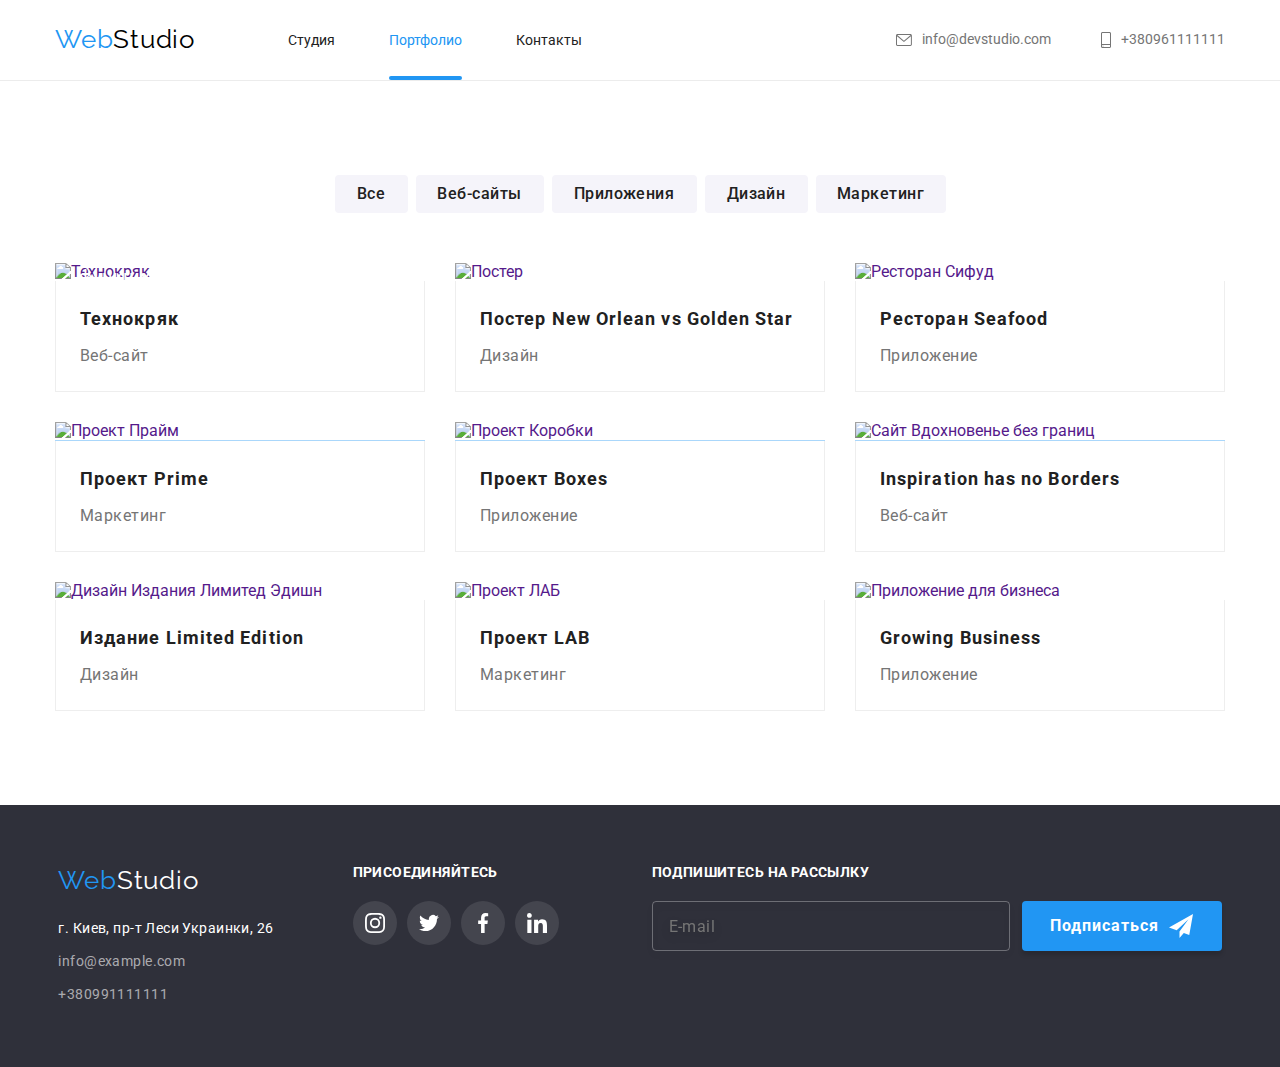
==== commit dde66a91: "correct width-->max-width" ====
--- a/portfolio.html
+++ b/portfolio.html
@@ -140,30 +140,79 @@
                 <div class="project-thumb">
                   <picture>
                     <source
+                      media="screen and (min-width: 1200px)"
+                      srcset="
+                        ./images/projects-desktop/project-first-desktop.webp   1x,
+                        ./images/projects-desktop/project-first-desktop2x.webp 2x
+                      "
+                      type="image/webp"
+                    />
+                    <source
+                      media="screen and (min-width: 1200px)"
+                      srcset="
+                        ./images/projects-desktop/project-first-desktop.jpg   1x,
+                        ./images/projects-desktop/project-first-desktop2x.jpg 2x
+                      "
+                      type="image/jpg"
+                    />
+
+                    <source
+                      media="screen and (min-width: 768px)"
+                      srcset="
+                        ./images/projects-tablet/project-first-tablet.webp   1x,
+                        ./images/projects-tablet/project-first-tablet2x.webp 2x
+                      "
+                      type="image/webp"
+                    />
+                    <source
+                      media="screen and (min-width: 768px)"
+                      srcset="
+                        ./images/projects-tablet/project-first-tablet.jpg   1x,
+                        ./images/projects-tablet/project-first-tablet2x.jpg 2x
+                      "
+                      type="image/jpg"
+                    />
+
+                    <source
+                      media="screen and (max-width: 767px)"
+                      srcset="
+                        ./images/projects-mobile/project-first-mobile.webp   1x,
+                        ./images/projects-mobile/project-first-mobile2x.webp 2x
+                      "
+                      type="image/webp"
+                    />
+                    <source
+                      media="screen and (max-width: 767px)"
+                      srcset="
+                        ./images/projects-mobile/project-first-mobile.jpg   1x,
+                        ./images/projects-mobile/project-first-mobile2x.jpg 2x
+                      "
+                      type="image/jpg"
+                    />
+                    <!-- <source
                       srcset="
                         ./images/projects-tablet/project-first-tablet.webp     354w,
-                        ./images/projects-desctop/project-first-desktop.webp   370w,
+                        ./images/projects-desktop/project-first-desktop.webp   370w,
                         ./images/projects-mobile/project-first-mobile.webp     450w,
                         ./images/projects-tablet/project-first-tablet2x.webp   708w,
-                        ./images/projects-desctop/project-first-desktop2x.webp 740w,
+                        ./images/projects-desktop/project-first-desktop2x.webp 740w,
                         ./images/projects-mobile/project-first-mobile2x.webp   900w
                       "
                       sizes="(min-width: 1200px) 33vw, (min-width: 768px) 50vw, 100vw"
                       type="image/webp"
                     />
-
                     <source
                       srcset="
                         ./images/projects-tablet/project-first-tablet.jpg     354w,
-                        ./images/projects-desctop/project-first-desktop.jpg   370w,
+                        ./images/projects-desktop/project-first-desktop.jpg   370w,
                         ./images/projects-mobile/project-first-mobile.jpg     450w,
                         ./images/projects-tablet/project-first-tablet2x.jpg   708w,
-                        ./images/projects-desctop/project-first-desktop2x.jpg 740w,
+                        ./images/projects-desktop/project-first-desktop2x.jpg 740w,
                         ./images/projects-mobile/project-first-mobile2x.jpg   900w
                       "
-                      sizes="(min-width: 1200px) 33vw, (min-width: 768px) 50vw, 100vw"
-                      type="image/jpg"
-                    />
+                      sizes="(min-width: 1200px) 370px, (min-width: 768px) 354px, 100vw"
+                      type="image/jpg"
+                    /> -->
                     <img src="./images/projects-tablet/project-first-tablet.jpg" alt="Технокряк" />
                   </picture>
                   <div class="project-thumb__overlay">
@@ -174,7 +223,7 @@
                     </p>
                   </div>
                 </div>
-                <div class="project-card__description project-card__description--tablet">
+                <div class="project-card__description">
                   <h2 class="project-card__title">Технокряк</h2>
                   <p class="project-card__filter">Веб-сайт</p>
                 </div>
@@ -185,13 +234,13 @@
               <a href="" class="project-card">
                 <div class="project-thumb">
                   <picture>
-                    <source
+                    <!-- <source
                       srcset="
                         ./images/projects-tablet/project-second-tablet.webp     354w,
-                        ./images/projects-desctop/project-second-desktop.webp   370w,
+                        ./images/projects-desktop/project-second-desktop.webp   370w,
                         ./images/projects-mobile/project-second-mobile.webp     450w,
                         ./images/projects-tablet/project-second-tablet2x.webp   708w,
-                        ./images/projects-desctop/project-second-desktop2x.webp 740w,
+                        ./images/projects-desktop/project-second-desktop2x.webp 740w,
                         ./images/projects-mobile/project-second-mobile2x.webp   900w
                       "
                       sizes="(min-width: 1200px) 33vw, (min-width: 768px) 50vw, 100vw"
@@ -200,13 +249,63 @@
                     <source
                       srcset="
                         ./images/projects-tablet/project-second-tablet.jpg     354w,
-                        ./images/projects-desctop/project-second-desktop.jpg   370w,
+                        ./images/projects-desktop/project-second-desktop.jpg   370w,
                         ./images/projects-mobile/project-second-mobile.jpg     450w,
                         ./images/projects-tablet/project-second-tablet2x.jpg   708w,
-                        ./images/projects-desctop/project-second-desktop2x.jpg 740w,
+                        ./images/projects-desktop/project-second-desktop2x.jpg 740w,
                         ./images/projects-mobile/project-second-mobile2x.jpg   900w
                       "
-                      sizes="(min-width: 1200px) 33vw, (min-width: 768px) 50vw, 100vw"
+                      sizes="(min-width: 1200px) 370px, (min-width: 768px) 354px, 100vw"
+                      type="image/jpg"
+                    /> -->
+                    <source
+                      media="screen and (min-width: 1200px)"
+                      srcset="
+                        ./images/projects-desktop/project-second-desktop.webp   1x,
+                        ./images/projects-desktop/project-second-desktop2x.webp 2x
+                      "
+                      type="image/webp"
+                    />
+                    <source
+                      media="screen and (min-width: 1200px)"
+                      srcset="
+                        ./images/projects-desktop/project-second-desktop.jpg   1x,
+                        ./images/projects-desktop/project-second-desktop2x.jpg 2x
+                      "
+                      type="image/jpg"
+                    />
+
+                    <source
+                      media="screen and (min-width: 768px)"
+                      srcset="
+                        ./images/projects-tablet/project-second-tablet.webp   1x,
+                        ./images/projects-tablet/project-second-tablet2x.webp 2x
+                      "
+                      type="image/webp"
+                    />
+                    <source
+                      media="screen and (min-width: 768px)"
+                      srcset="
+                        ./images/projects-tablet/project-second-tablet.jpg   1x,
+                        ./images/projects-tablet/project-second-tablet2x.jpg 2x
+                      "
+                      type="image/jpg"
+                    />
+
+                    <source
+                      media="screen and (max-width: 767px)"
+                      srcset="
+                        ./images/projects-mobile/project-second-mobile.webp   1x,
+                        ./images/projects-mobile/project-second-mobile2x.webp 2x
+                      "
+                      type="image/webp"
+                    />
+                    <source
+                      media="screen and (max-width: 767px)"
+                      srcset="
+                        ./images/projects-mobile/project-second-mobile.jpg   1x,
+                        ./images/projects-mobile/project-second-mobile2x.jpg 2x
+                      "
                       type="image/jpg"
                     />
                     <img src="./images/projects-tablet/project-second-tablet.jpg" alt="Постер" />
@@ -215,7 +314,7 @@
                     <p class="overlay__text"></p>
                   </div>
                 </div>
-                <div class="project-card__description project-card__description--tablet">
+                <div class="project-card__description">
                   <h2 class="project-card__title">
                     Постер <span lang="en">New Orlean vs Golden Star</span>
                   </h2>
@@ -228,13 +327,13 @@
               <a href="" class="project-card">
                 <div class="project-thumb">
                   <picture>
-                    <source
+                    <!-- <source
                       srcset="
                         ./images/projects-tablet/project-third-tablet.webp     354w,
-                        ./images/projects-desctop/project-third-desktop.webp   370w,
+                        ./images/projects-desktop/project-third-desktop.webp   370w,
                         ./images/projects-mobile/project-third-mobile.webp     450w,
                         ./images/projects-tablet/project-third-tablet2x.webp   708w,
-                        ./images/projects-desctop/project-third-desktop2x.webp 740w,
+                        ./images/projects-desktop/project-third-desktop2x.webp 740w,
                         ./images/projects-mobile/project-third-mobile2x.webp   900w
                       "
                       sizes="(min-width: 1200px) 33vw, (min-width: 768px) 50vw, 100vw"
@@ -243,16 +342,65 @@
                     <source
                       srcset="
                         ./images/projects-tablet/project-third-tablet.jpg     354w,
-                        ./images/projects-desctop/project-third-desktop.jpg   370w,
+                        ./images/projects-desktop/project-third-desktop.jpg   370w,
                         ./images/projects-mobile/project-third-mobile.jpg     450w,
                         ./images/projects-tablet/project-third-tablet2x.jpg   708w,
-                        ./images/projects-desctop/project-third-desktop2x.jpg 740w,
+                        ./images/projects-desktop/project-third-desktop2x.jpg 740w,
                         ./images/projects-mobile/project-third-mobile2x.jpg   900w
                       "
-                      sizes="(min-width: 1200px) 33vw, (min-width: 768px) 50vw, 100vw"
-                      type="image/jpg"
-                    />
-
+                      sizes="(min-width: 1200px) 370px, (min-width: 768px) 354px, 100vw"
+                      type="image/jpg"
+                    /> -->
+                    <source
+                      media="screen and (min-width: 1200px)"
+                      srcset="
+                        ./images/projects-desktop/project-third-desktop.webp   1x,
+                        ./images/projects-desktop/project-third-desktop2x.webp 2x
+                      "
+                      type="image/webp"
+                    />
+                    <source
+                      media="screen and (min-width: 1200px)"
+                      srcset="
+                        ./images/projects-desktop/project-third-desktop.jpg   1x,
+                        ./images/projects-desktop/project-third-desktop2x.jpg 2x
+                      "
+                      type="image/jpg"
+                    />
+
+                    <source
+                      media="screen and (min-width: 768px)"
+                      srcset="
+                        ./images/projects-tablet/project-third-tablet.webp   1x,
+                        ./images/projects-tablet/project-third-tablet2x.webp 2x
+                      "
+                      type="image/webp"
+                    />
+                    <source
+                      media="screen and (min-width: 768px)"
+                      srcset="
+                        ./images/projects-tablet/project-third-tablet.jpg   1x,
+                        ./images/projects-tablet/project-third-tablet2x.jpg 2x
+                      "
+                      type="image/jpg"
+                    />
+
+                    <source
+                      media="screen and (max-width: 767px)"
+                      srcset="
+                        ./images/projects-mobile/project-third-mobile.webp   1x,
+                        ./images/projects-mobile/project-third-mobile2x.webp 2x
+                      "
+                      type="image/webp"
+                    />
+                    <source
+                      media="screen and (max-width: 767px)"
+                      srcset="
+                        ./images/projects-mobile/project-third-mobile.jpg   1x,
+                        ./images/projects-mobile/project-third-mobile2x.jpg 2x
+                      "
+                      type="image/jpg"
+                    />
                     <img
                       src="./images/projects-tablet/project-third-tablet.jpg"
                       alt="Ресторан Сифуд"
@@ -273,13 +421,13 @@
               <a href="" class="project-card">
                 <div class="project-thumb">
                   <picture>
-                    <source
+                    <!-- <source
                       srcset="
                         ./images/projects-tablet/project-fourth-tablet.webp     354w,
-                        ./images/projects-desctop/project-fourth-desktop.webp   370w,
+                        ./images/projects-desktop/project-fourth-desktop.webp   370w,
                         ./images/projects-mobile/project-fourth-mobile.webp     450w,
                         ./images/projects-tablet/project-fourth-tablet2x.webp   708w,
-                        ./images/projects-desctop/project-fourth-desktop2x.webp 740w,
+                        ./images/projects-desktop/project-fourth-desktop2x.webp 740w,
                         ./images/projects-mobile/project-fourth-mobile2x.webp   900w
                       "
                       sizes="(min-width: 1200px) 33vw, (min-width: 768px) 50vw, 100vw"
@@ -288,13 +436,63 @@
                     <source
                       srcset="
                         ./images/projects-tablet/project-fourth-tablet.jpg     354w,
-                        ./images/projects-desctop/project-fourth-desktop.jpg   370w,
+                        ./images/projects-desktop/project-fourth-desktop.jpg   370w,
                         ./images/projects-mobile/project-fourth-mobile.jpg     450w,
                         ./images/projects-tablet/project-fourth-tablet2x.jpg   708w,
-                        ./images/projects-desctop/project-fourth-desktop2x.jpg 740w,
+                        ./images/projects-desktop/project-fourth-desktop2x.jpg 740w,
                         ./images/projects-mobile/project-fourth-mobile2x.jpg   900w
                       "
-                      sizes="(min-width: 1200px) 33vw, (min-width: 768px) 50vw, 100vw"
+                      sizes="(min-width: 1200px) 370px, (min-width: 768px) 354px, 100vw"
+                      type="image/jpg"
+                    /> -->
+                    <source
+                      media="screen and (min-width: 1200px)"
+                      srcset="
+                        ./images/projects-desktop/project-fourth-desktop.webp   1x,
+                        ./images/projects-desktop/project-fourth-desktop2x.webp 2x
+                      "
+                      type="image/webp"
+                    />
+                    <source
+                      media="screen and (min-width: 1200px)"
+                      srcset="
+                        ./images/projects-desktop/project-fourth-desktop.jpg   1x,
+                        ./images/projects-desktop/project-fourth-desktop2x.jpg 2x
+                      "
+                      type="image/jpg"
+                    />
+
+                    <source
+                      media="screen and (min-width: 768px)"
+                      srcset="
+                        ./images/projects-tablet/project-fourth-tablet.webp   1x,
+                        ./images/projects-tablet/project-fourth-tablet2x.webp 2x
+                      "
+                      type="image/webp"
+                    />
+                    <source
+                      media="screen and (min-width: 768px)"
+                      srcset="
+                        ./images/projects-tablet/project-fourth-tablet.jpg   1x,
+                        ./images/projects-tablet/project-fourth-tablet2x.jpg 2x
+                      "
+                      type="image/jpg"
+                    />
+
+                    <source
+                      media="screen and (max-width: 767px)"
+                      srcset="
+                        ./images/projects-mobile/project-fourth-mobile.webp   1x,
+                        ./images/projects-mobile/project-fourth-mobile2x.webp 2x
+                      "
+                      type="image/webp"
+                    />
+                    <source
+                      media="screen and (max-width: 767px)"
+                      srcset="
+                        ./images/projects-mobile/project-fourth-mobile.jpg   1x,
+                        ./images/projects-mobile/project-fourth-mobile2x.jpg 2x
+                      "
                       type="image/jpg"
                     />
                     <img
@@ -317,13 +515,13 @@
               <a href="" class="project-card">
                 <div class="project-thumb">
                   <picture>
-                    <source
+                    <!-- <source
                       srcset="
                         ./images/projects-tablet/project-fifth-tablet.webp     354w,
-                        ./images/projects-desctop/project-fifth-desktop.webp   370w,
+                        ./images/projects-desktop/project-fifth-desktop.webp   370w,
                         ./images/projects-mobile/project-fifth-mobile.webp     450w,
                         ./images/projects-tablet/project-fifth-tablet2x.webp   708w,
-                        ./images/projects-desctop/project-fifth-desktop2x.webp 740w,
+                        ./images/projects-desktop/project-fifth-desktop2x.webp 740w,
                         ./images/projects-mobile/project-fifth-mobile2x.webp   900w
                       "
                       sizes="(min-width: 1200px) 33vw, (min-width: 768px) 50vw, 100vw"
@@ -332,13 +530,63 @@
                     <source
                       srcset="
                         ./images/projects-tablet/project-fifth-tablet.jpg     354w,
-                        ./images/projects-desctop/project-fifth-desktop.jpg   370w,
+                        ./images/projects-desktop/project-fifth-desktop.jpg   370w,
                         ./images/projects-mobile/project-fifth-mobile.jpg     450w,
                         ./images/projects-tablet/project-fifth-tablet2x.jpg   708w,
-                        ./images/projects-desctop/project-fifth-desktop2x.jpg 740w,
+                        ./images/projects-desktop/project-fifth-desktop2x.jpg 740w,
                         ./images/projects-mobile/project-fifth-mobile2x.jpg   900w
                       "
-                      sizes="(min-width: 1200px) 33vw, (min-width: 768px) 50vw, 100vw"
+                      sizes="(min-width: 1200px) 370px, (min-width: 768px) 354px, 100vw"
+                      type="image/jpg"
+                    /> -->
+                    <source
+                      media="screen and (min-width: 1200px)"
+                      srcset="
+                        ./images/projects-desktop/project-fifth-desktop.webp   1x,
+                        ./images/projects-desktop/project-fifth-desktop2x.webp 2x
+                      "
+                      type="image/webp"
+                    />
+                    <source
+                      media="screen and (min-width: 1200px)"
+                      srcset="
+                        ./images/projects-desktop/project-fifth-desktop.jpg   1x,
+                        ./images/projects-desktop/project-fifth-desktop2x.jpg 2x
+                      "
+                      type="image/jpg"
+                    />
+
+                    <source
+                      media="screen and (min-width: 768px)"
+                      srcset="
+                        ./images/projects-tablet/project-fifth-tablet.webp   1x,
+                        ./images/projects-tablet/project-fifth-tablet2x.webp 2x
+                      "
+                      type="image/webp"
+                    />
+                    <source
+                      media="screen and (min-width: 768px)"
+                      srcset="
+                        ./images/projects-tablet/project-fifth-tablet.jpg   1x,
+                        ./images/projects-tablet/project-fifth-tablet2x.jpg 2x
+                      "
+                      type="image/jpg"
+                    />
+
+                    <source
+                      media="screen and (max-width: 767px)"
+                      srcset="
+                        ./images/projects-mobile/project-fifth-mobile.webp   1x,
+                        ./images/projects-mobile/project-fifth-mobile2x.webp 2x
+                      "
+                      type="image/webp"
+                    />
+                    <source
+                      media="screen and (max-width: 767px)"
+                      srcset="
+                        ./images/projects-mobile/project-fifth-mobile.jpg   1x,
+                        ./images/projects-mobile/project-fifth-mobile2x.jpg 2x
+                      "
                       type="image/jpg"
                     />
                     <img
@@ -361,13 +609,13 @@
               <a href="" class="project-card">
                 <div class="project-thumb">
                   <picture>
-                    <source
+                    <!-- <source
                       srcset="
                         ./images/projects-tablet/project-sixth-tablet.webp     354w,
-                        ./images/projects-desctop/project-sixth-desktop.webp   370w,
+                        ./images/projects-desktop/project-sixth-desktop.webp   370w,
                         ./images/projects-mobile/project-sixth-mobile.webp     450w,
                         ./images/projects-tablet/project-sixth-tablet2x.webp   708w,
-                        ./images/projects-desctop/project-sixth-desktop2x.webp 740w,
+                        ./images/projects-desktop/project-sixth-desktop2x.webp 740w,
                         ./images/projects-mobile/project-sixth-mobile2x.webp   900w
                       "
                       sizes="(min-width: 1200px) 33vw, (min-width: 768px) 50vw, 100vw"
@@ -376,13 +624,63 @@
                     <source
                       srcset="
                         ./images/projects-tablet/project-sixth-tablet.jpg     354w,
-                        ./images/projects-desctop/project-sixth-desktop.jpg   370w,
+                        ./images/projects-desktop/project-sixth-desktop.jpg   370w,
                         ./images/projects-mobile/project-sixth-mobile.jpg     450w,
                         ./images/projects-tablet/project-sixth-tablet2x.jpg   708w,
-                        ./images/projects-desctop/project-sixth-desktop2x.jpg 740w,
+                        ./images/projects-desktop/project-sixth-desktop2x.jpg 740w,
                         ./images/projects-mobile/project-sixth-mobile2x.jpg   900w
                       "
-                      sizes="(min-width: 1200px) 33vw, (min-width: 768px) 50vw, 100vw"
+                      sizes="(min-width: 1200px) 370px, (min-width: 768px) 354px, 100vw"
+                      type="image/jpg"
+                    /> -->
+                    <source
+                      media="screen and (min-width: 1200px)"
+                      srcset="
+                        ./images/projects-desktop/project-sixth-desktop.webp   1x,
+                        ./images/projects-desktop/project-sixth-desktop2x.webp 2x
+                      "
+                      type="image/webp"
+                    />
+                    <source
+                      media="screen and (min-width: 1200px)"
+                      srcset="
+                        ./images/projects-desktop/project-sixth-desktop.jpg   1x,
+                        ./images/projects-desktop/project-sixth-desktop2x.jpg 2x
+                      "
+                      type="image/jpg"
+                    />
+
+                    <source
+                      media="screen and (min-width: 768px)"
+                      srcset="
+                        ./images/projects-tablet/project-sixth-tablet.webp   1x,
+                        ./images/projects-tablet/project-sixth-tablet2x.webp 2x
+                      "
+                      type="image/webp"
+                    />
+                    <source
+                      media="screen and (min-width: 768px)"
+                      srcset="
+                        ./images/projects-tablet/project-sixth-tablet.jpg   1x,
+                        ./images/projects-tablet/project-sixth-tablet2x.jpg 2x
+                      "
+                      type="image/jpg"
+                    />
+
+                    <source
+                      media="screen and (max-width: 767px)"
+                      srcset="
+                        ./images/projects-mobile/project-sixth-mobile.webp   1x,
+                        ./images/projects-mobile/project-sixth-mobile2x.webp 2x
+                      "
+                      type="image/webp"
+                    />
+                    <source
+                      media="screen and (max-width: 767px)"
+                      srcset="
+                        ./images/projects-mobile/project-sixth-mobile.jpg   1x,
+                        ./images/projects-mobile/project-sixth-mobile2x.jpg 2x
+                      "
                       type="image/jpg"
                     />
                     <img
@@ -404,13 +702,13 @@
               <a href="" class="project-card">
                 <div class="project-thumb">
                   <picture>
-                    <source
+                    <!-- <source
                       srcset="
                         ./images/projects-tablet/project-seventh-tablet.webp     354w,
-                        ./images/projects-desctop/project-seventh-desktop.webp   370w,
+                        ./images/projects-desktop/project-seventh-desktop.webp   370w,
                         ./images/projects-mobile/project-seventh-mobile.webp     450w,
                         ./images/projects-tablet/project-seventh-tablet2x.webp   708w,
-                        ./images/projects-desctop/project-seventh-desktop2x.webp 740w,
+                        ./images/projects-desktop/project-seventh-desktop2x.webp 740w,
                         ./images/projects-mobile/project-seventh-mobile2x.webp   900w
                       "
                       sizes="(min-width: 1200px) 33vw, (min-width: 768px) 50vw, 100vw"
@@ -419,13 +717,63 @@
                     <source
                       srcset="
                         ./images/projects-tablet/project-seventh-tablet.jpg     354w,
-                        ./images/projects-desctop/project-seventh-desktop.jpg   370w,
+                        ./images/projects-desktop/project-seventh-desktop.jpg   370w,
                         ./images/projects-mobile/project-seventh-mobile.jpg     450w,
                         ./images/projects-tablet/project-seventh-tablet2x.jpg   708w,
-                        ./images/projects-desctop/project-seventh-desktop2x.jpg 740w,
+                        ./images/projects-desktop/project-seventh-desktop2x.jpg 740w,
                         ./images/projects-mobile/project-seventh-mobile2x.jpg   900w
                       "
-                      sizes="(min-width: 1200px) 33vw, (min-width: 768px) 50vw, 100vw"
+                      sizes="(min-width: 1200px) 370px, (min-width: 768px) 354px, 100vw"
+                      type="image/jpg"
+                    /> -->
+                    <source
+                      media="screen and (min-width: 1200px)"
+                      srcset="
+                        ./images/projects-desktop/project-seventh-desktop.webp   1x,
+                        ./images/projects-desktop/project-seventh-desktop2x.webp 2x
+                      "
+                      type="image/webp"
+                    />
+                    <source
+                      media="screen and (min-width: 1200px)"
+                      srcset="
+                        ./images/projects-desktop/project-seventh-desktop.jpg   1x,
+                        ./images/projects-desktop/project-seventh-desktop2x.jpg 2x
+                      "
+                      type="image/jpg"
+                    />
+
+                    <source
+                      media="screen and (min-width: 768px)"
+                      srcset="
+                        ./images/projects-tablet/project-seventh-tablet.webp   1x,
+                        ./images/projects-tablet/project-seventh-tablet2x.webp 2x
+                      "
+                      type="image/webp"
+                    />
+                    <source
+                      media="screen and (min-width: 768px)"
+                      srcset="
+                        ./images/projects-tablet/project-seventh-tablet.jpg   1x,
+                        ./images/projects-tablet/project-seventh-tablet2x.jpg 2x
+                      "
+                      type="image/jpg"
+                    />
+
+                    <source
+                      media="screen and (max-width: 767px)"
+                      srcset="
+                        ./images/projects-mobile/project-seventh-mobile.webp   1x,
+                        ./images/projects-mobile/project-seventh-mobile2x.webp 2x
+                      "
+                      type="image/webp"
+                    />
+                    <source
+                      media="screen and (max-width: 767px)"
+                      srcset="
+                        ./images/projects-mobile/project-seventh-mobile.jpg   1x,
+                        ./images/projects-mobile/project-seventh-mobile2x.jpg 2x
+                      "
                       type="image/jpg"
                     />
                     <img
@@ -450,13 +798,13 @@
               <a href="" class="project-card">
                 <div class="project-thumb">
                   <picture>
-                    <source
+                    <!-- <source
                       srcset="
                         ./images/projects-tablet/project-eighth-tablet.webp     354w,
-                        ./images/projects-desctop/project-eighth-desktop.webp   370w,
+                        ./images/projects-desktop/project-eighth-desktop.webp   370w,
                         ./images/projects-mobile/project-eighth-mobile.webp     450w,
                         ./images/projects-tablet/project-eighth-tablet2x.webp   708w,
-                        ./images/projects-desctop/project-eighth-desktop2x.webp 740w,
+                        ./images/projects-desktop/project-eighth-desktop2x.webp 740w,
                         ./images/projects-mobile/project-eighth-mobile2x.webp   900w
                       "
                       sizes="(min-width: 1200px) 33vw, (min-width: 768px) 50vw, 100vw"
@@ -465,13 +813,63 @@
                     <source
                       srcset="
                         ./images/projects-tablet/project-eighth-tablet.jpg     354w,
-                        ./images/projects-desctop/project-eighth-desktop.jpg   370w,
+                        ./images/projects-desktop/project-eighth-desktop.jpg   370w,
                         ./images/projects-mobile/project-eighth-mobile.jpg     450w,
                         ./images/projects-tablet/project-eighth-tablet2x.jpg   708w,
-                        ./images/projects-desctop/project-eighth-desktop2x.jpg 740w,
+                        ./images/projects-desktop/project-eighth-desktop2x.jpg 740w,
                         ./images/projects-mobile/project-eighth-mobile2x.jpg   900w
                       "
-                      sizes="(min-width: 1200px) 33vw, (min-width: 768px) 50vw, 100vw"
+                      sizes="(min-width: 1200px) 370px, (min-width: 768px) 354px, 100vw"
+                    /> -->
+                    <source
+                      media="screen and (min-width: 1200px)"
+                      srcset="
+                        ./images/projects-desktop/project-eighth-desktop.webp   1x,
+                        ./images/projects-desktop/project-eighth-desktop2x.webp 2x
+                      "
+                      type="image/webp"
+                    />
+                    <source
+                      media="screen and (min-width: 1200px)"
+                      srcset="
+                        ./images/projects-desktop/project-eighth-desktop.jpg   1x,
+                        ./images/projects-desktop/project-eighth-desktop2x.jpg 2x
+                      "
+                      type="image/jpg"
+                    />
+
+                    <source
+                      media="screen and (min-width: 768px)"
+                      srcset="
+                        ./images/projects-tablet/project-eighth-tablet.webp   1x,
+                        ./images/projects-tablet/project-eighth-tablet2x.webp 2x
+                      "
+                      type="image/webp"
+                    />
+                    <source
+                      media="screen and (min-width: 768px)"
+                      srcset="
+                        ./images/projects-tablet/project-eighth-tablet.jpg   1x,
+                        ./images/projects-tablet/project-eighth-tablet2x.jpg 2x
+                      "
+                      type="image/jpg"
+                    />
+
+                    <source
+                      media="screen and (max-width: 767px)"
+                      srcset="
+                        ./images/projects-mobile/project-eighth-mobile.webp   1x,
+                        ./images/projects-mobile/project-eighth-mobile2x.webp 2x
+                      "
+                      type="image/webp"
+                    />
+                    <source
+                      media="screen and (max-width: 767px)"
+                      srcset="
+                        ./images/projects-mobile/project-eighth-mobile.jpg   1x,
+                        ./images/projects-mobile/project-eighth-mobile2x.jpg 2x
+                      "
+                      type="image/jpg"
                     />
                     <img
                       src="./images/projects-tablet/project-eighth-tablet.jpg"
@@ -493,13 +891,13 @@
               <a href="" class="project-card">
                 <div class="project-thumb">
                   <picture>
-                    <source
+                    <!-- <source
                       srcset="
                         ./images/projects-tablet/project-ninth-tablet.webp     354w,
-                        ./images/projects-desctop/project-ninth-desktop.webp   370w,
+                        ./images/projects-desktop/project-ninth-desktop.webp   370w,
                         ./images/projects-mobile/project-ninth-mobile.webp     450w,
                         ./images/projects-tablet/project-ninth-tablet2x.webp   708w,
-                        ./images/projects-desctop/project-ninth-desktop2x.webp 740w,
+                        ./images/projects-desktop/project-ninth-desktop2x.webp 740w,
                         ./images/projects-mobile/project-ninth-mobile2x.webp   900w
                       "
                       sizes="(min-width: 1200px) 33vw, (min-width: 768px) 50vw, 100vw"
@@ -508,13 +906,63 @@
                     <source
                       srcset="
                         ./images/projects-tablet/project-ninth-tablet.jpg     354w,
-                        ./images/projects-desctop/project-ninth-desktop.jpg   370w,
+                        ./images/projects-desktop/project-ninth-desktop.jpg   370w,
                         ./images/projects-mobile/project-ninth-mobile.jpg     450w,
                         ./images/projects-tablet/project-ninth-tablet2x.jpg   708w,
-                        ./images/projects-desctop/project-ninth-desktop2x.jpg 740w,
+                        ./images/projects-desktop/project-ninth-desktop2x.jpg 740w,
                         ./images/projects-mobile/project-ninth-mobile2x.jpg   900w
                       "
-                      sizes="(min-width: 1200px) 33vw, (min-width: 768px) 50vw, 100vw"
+                      sizes="(min-width: 1200px) 370px, (min-width: 768px) 354px, 100vw"
+                      type="image/jpg"
+                    /> -->
+                    <source
+                      media="screen and (min-width: 1200px)"
+                      srcset="
+                        ./images/projects-desktop/project-ninth-desktop.webp   1x,
+                        ./images/projects-desktop/project-ninth-desktop2x.webp 2x
+                      "
+                      type="image/webp"
+                    />
+                    <source
+                      media="screen and (min-width: 1200px)"
+                      srcset="
+                        ./images/projects-desktop/project-ninth-desktop.jpg   1x,
+                        ./images/projects-desktop/project-ninth-desktop2x.jpg 2x
+                      "
+                      type="image/jpg"
+                    />
+
+                    <source
+                      media="screen and (min-width: 768px)"
+                      srcset="
+                        ./images/projects-tablet/project-ninth-tablet.webp   1x,
+                        ./images/projects-tablet/project-ninth-tablet2x.webp 2x
+                      "
+                      type="image/webp"
+                    />
+                    <source
+                      media="screen and (min-width: 768px)"
+                      srcset="
+                        ./images/projects-tablet/project-ninth-tablet.jpg   1x,
+                        ./images/projects-tablet/project-ninth-tablet2x.jpg 2x
+                      "
+                      type="image/jpg"
+                    />
+
+                    <source
+                      media="screen and (max-width: 767px)"
+                      srcset="
+                        ./images/projects-mobile/project-ninth-mobile.webp   1x,
+                        ./images/projects-mobile/project-ninth-mobile2x.webp 2x
+                      "
+                      type="image/webp"
+                    />
+                    <source
+                      media="screen and (max-width: 767px)"
+                      srcset="
+                        ./images/projects-mobile/project-ninth-mobile.jpg   1x,
+                        ./images/projects-mobile/project-ninth-mobile2x.jpg 2x
+                      "
                       type="image/jpg"
                     />
                     <img
--- a/css/portfolio.min.css
+++ b/css/portfolio.min.css
@@ -1 +1 @@
-body{font-family:"Roboto",sans-serif;font-style:normal;font-weight:400;color:#212121;background-color:#fff}@media screen and (min-width: 320px){body{overflow-x:hidden}}body.modal-open{overflow-y:hidden}a{text-decoration:none}img{display:block;max-width:100%;height:auto}p{margin-top:0px;margin-bottom:0px}h1,h2,h3{margin-top:0}.section{margin:0;padding-bottom:60px;padding-top:60px}@media screen and (min-width: 1200px){.section{padding-bottom:94px;padding-top:94px}}.section__title{margin-bottom:30px;font-size:28px;line-height:1.17;text-align:center;letter-spacing:.03em}@media screen and (min-width: 1200px){.section__title{margin-bottom:50px;font-size:36px}}.container{margin-left:auto;margin-right:auto;padding-left:15px;padding-right:15px}@media screen and (min-width: 480px){.container{width:480px}}@media screen and (min-width: 768px){.container{width:768px}}@media screen and (min-width: 1200px){.container{width:1200px}}.soc-list,.projects-list,.filter-list,.socwebs-list,.connection-list,.site-nav-list{list-style:none;padding:0;margin:0}@media screen and (width: 768px){.soc-list,.projects-list,.filter-list,.socwebs-list,.connection-list,.site-nav-list{display:-webkit-box;display:-ms-flexbox;display:flex;-ms-flex-wrap:wrap;flex-wrap:wrap}}.page-header{border-bottom:1px solid #ececec;position:relative}.page-header__nav{width:100%;display:-webkit-box;display:-ms-flexbox;display:flex;-webkit-box-align:center;-ms-flex-align:center;align-items:center;-webkit-box-pack:justify;-ms-flex-pack:justify;justify-content:space-between;min-height:60px}@media screen and (min-width: 768px){.page-header__nav{min-height:80px}}@media screen and (min-width: 768px){.page-header__logo{margin-right:88px}}@media screen and (min-width: 1200px){.page-header__logo{margin-right:93px}}.menu-btn{display:none}@media screen and (max-width: 767px){.menu-btn{z-index:991;display:-webkit-box;display:-ms-flexbox;display:flex;margin:0;padding:0;border:none;background-color:rgba(0,0,0,0);cursor:pointer;-webkit-transition:fill 250ms cubic-bezier(0.4, 0, 0.2, 1);transition:fill 250ms cubic-bezier(0.4, 0, 0.2, 1)}.menu-btn:hover,.menu-btn:focus{fill:#2196f3}.menu-btn .icon-cross{display:none}.menu-btn .icon-cross:hover .site-nav-list__link--current,.menu-btn .icon-cross:focus .site-nav-list__link--current{color:#212121}.menu-btn.is-open .icon-cross{display:block}.menu-btn.is-open .icon-menu{display:none}}.mobile-menu-thumb{display:-webkit-box;display:-ms-flexbox;display:flex;font-weight:500;letter-spacing:.02em}@media screen and (max-width: 767px){.mobile-menu-thumb{opacity:0;visibility:hidden;pointer-events:none;position:absolute;top:0;left:0;width:100%;height:100vh;margin-left:auto;margin-right:auto;-webkit-transition:opacity 250ms cubic-bezier(0.4, 0, 0.2, 1),visibility 250ms cubic-bezier(0.4, 0, 0.2, 1);transition:opacity 250ms cubic-bezier(0.4, 0, 0.2, 1),visibility 250ms cubic-bezier(0.4, 0, 0.2, 1)}.mobile-menu-thumb.is-open{opacity:1;visibility:visible;pointer-events:fill;z-index:900;-webkit-box-orient:vertical;-webkit-box-direction:normal;-ms-flex-direction:column;flex-direction:column;-webkit-box-flex:2;-ms-flex-positive:2;flex-grow:2;background-color:#fff;padding:48px 40px}.mobile-menu-thumb.is-open body{overflow-y:hidden}}@media screen and (min-width: 768px){.mobile-menu-thumb{-webkit-box-pack:justify;-ms-flex-pack:justify;justify-content:space-between;-webkit-box-flex:1;-ms-flex-positive:1;flex-grow:1;-webkit-box-align:center;-ms-flex-align:center;align-items:center}}.logo{font-family:"Raleway",sans-serif;font-size:24px;line-height:1.17;letter-spacing:.03em;color:#2196f3}@media screen and (min-width: 1200px){.logo{font-size:26px;line-height:1.2}}.logo__part-end--black{color:#000}.logo__part-end--white{color:#fff}.site-nav-list{display:-webkit-box;display:-ms-flexbox;display:flex;width:294px;-webkit-box-pack:justify;-ms-flex-pack:justify;justify-content:space-between;font-size:40px;line-height:1.18}@media screen and (max-width: 767px){.site-nav-list{max-height:208px;margin-bottom:auto;-webkit-box-orient:vertical;-webkit-box-direction:normal;-ms-flex-direction:column;flex-direction:column;-webkit-box-flex:2;-ms-flex-positive:2;flex-grow:2}.site-nav-list__item:last-child{margin-bottom:32px}}@media screen and (min-width: 768px){.site-nav-list{font-size:14px;line-height:1.2}}.site-nav-list__link{color:#212121;-webkit-transition:250ms cubic-bezier(0.4, 0, 0.2, 1);transition:250ms cubic-bezier(0.4, 0, 0.2, 1)}.site-nav-list__link:hover,.site-nav-list__link:focus{color:#2196f3}.site-nav-list__link--current{color:#2196f3;position:relative}.site-nav-list__link--current:focus{color:#2196f3}.site-nav-list__link--current::after{content:""}@media screen and (min-width: 768px){.site-nav-list__link--current::after{position:absolute;left:0;bottom:0;width:100%;height:4px;-webkit-transform:translateY(32px);transform:translateY(32px);border-radius:2px;background-color:#2196f3}}.connection-list{display:-webkit-box;display:-ms-flexbox;display:flex}@media screen and (max-width: 767px){.connection-list{height:100px;-webkit-box-orient:vertical;-webkit-box-direction:reverse;-ms-flex-direction:column-reverse;flex-direction:column-reverse;-webkit-box-pack:justify;-ms-flex-pack:justify;justify-content:space-between}}@media screen and (min-width: 768px)and (max-width: 1199px){.connection-list{display:block}}.connection-list__item{min-width:123px;min-height:14px;margin:0;padding:0;-webkit-box-align:center;-ms-flex-align:center;align-items:center}@media screen and (min-width: 768px)and (max-width: 1199px){.connection-list__item{margin-bottom:10px}.connection-list__item:last-child{margin-bottom:0}}@media screen and (min-width: 1200px){.connection-list__item{margin-right:50px}.connection-list__item:last-child{margin-right:0}}.connection-list__link{display:-webkit-box;display:-ms-flexbox;display:flex;margin:0;padding:0;color:#757575;font-size:24px;text-decoration:none;-webkit-box-align:center;-ms-flex-align:center;align-items:center;-webkit-transition:color 250ms cubic-bezier(0.4, 0, 0.2, 1);transition:color 250ms cubic-bezier(0.4, 0, 0.2, 1)}.connection-list__link:hover,.connection-list__link:focus{color:#2196f3}@media screen and (max-width: 767px){.connection-list__link.tel-link{font-size:34px;line-height:1.18;color:#2196f3}}@media screen and (min-width: 768px){.connection-list__link{font-size:12px;line-height:1.17}}@media screen and (min-width: 1200px){.connection-list__link{font-size:14px;line-height:1.14}}.connection-list__icon{margin-right:8px;padding:0;fill:#757575;-webkit-transition:fill 250ms cubic-bezier(0.4, 0, 0.2, 1);transition:fill 250ms cubic-bezier(0.4, 0, 0.2, 1)}@media screen and (max-width: 767px){.connection-list__icon{display:none}}.connection-list__link:hover .connection-list__icon,.connection-list__link:focus .connection-list__icon{fill:#2196f3}@media screen and (min-width: 1200px){.connection-list__icon{margin-right:10px}}.icon-envelope{width:14px;height:10px}@media screen and (min-width: 1200px){.icon-envelope{width:16px;height:12px}}.icon-smartphone{width:10px;height:14px}@media screen and (min-width: 1200px){.icon-smartphone{height:16px}}.socwebs-list{display:none}@media screen and (max-width: 767px){.socwebs-list{display:-webkit-box;display:-ms-flexbox;display:flex;-webkit-box-align:center;-ms-flex-align:center;align-items:center;margin-top:64px}}.socwebs-list__item:not(:last-child){margin-right:10px;padding-right:10px;border-right:1px solid rgba(33,33,33,.2)}.socwebs-list__link{font-size:18px;line-height:1.22;color:#2196f3}.visually-hidden{position:absolute;white-space:nowrap;width:1px;height:1px;overflow:hidden;border:0;padding:0;clip:rect(0 0 0 0);-webkit-clip-path:inset(50%);clip-path:inset(50%);margin:-1px}.filter-list{display:-webkit-box;display:-ms-flexbox;display:flex;-ms-flex-wrap:wrap;flex-wrap:wrap;-webkit-box-pack:left;-ms-flex-pack:left;justify-content:left;-webkit-box-align:center;-ms-flex-align:center;align-items:center;margin-bottom:40px}@media screen and (min-width: 768px){.filter-list{min-width:611px;-ms-flex-wrap:nowrap;flex-wrap:nowrap;-webkit-box-pack:center;-ms-flex-pack:center;justify-content:center;-webkit-box-align:center;-ms-flex-align:center;align-items:center;margin-bottom:30px}}@media screen and (min-width: 1200px){.filter-list{margin-bottom:50px}}.filter-list__item{margin-bottom:15px}.filter-list__item:not(:last-child){margin-right:8px}.filter-list__item:nth-last-child(-n+2){margin-bottom:0px}@media screen and (min-width: 768px){.filter-list__item{margin-bottom:0px}}.filter-list__button{height:38px;padding:0;font-weight:500;font-size:16px;line-height:1.62;letter-spacing:.03em;color:var(--primary-text-color);background-color:#f5f4fa;cursor:pointer;border:0px;border-radius:4px;-webkit-transition:color 250ms cubic-bezier(0.4, 0, 0.2, 1),background-color 250ms cubic-bezier(0.4, 0, 0.2, 1),-webkit-filter 250ms cubic-bezier(0.4, 0, 0.2, 1);transition:color 250ms cubic-bezier(0.4, 0, 0.2, 1),background-color 250ms cubic-bezier(0.4, 0, 0.2, 1),-webkit-filter 250ms cubic-bezier(0.4, 0, 0.2, 1);transition:color 250ms cubic-bezier(0.4, 0, 0.2, 1),background-color 250ms cubic-bezier(0.4, 0, 0.2, 1),filter 250ms cubic-bezier(0.4, 0, 0.2, 1);transition:color 250ms cubic-bezier(0.4, 0, 0.2, 1),background-color 250ms cubic-bezier(0.4, 0, 0.2, 1),filter 250ms cubic-bezier(0.4, 0, 0.2, 1),-webkit-filter 250ms cubic-bezier(0.4, 0, 0.2, 1)}.filter-list__button:hover,.filter-list__button:focus{background-color:#2196f3;color:#fff;-webkit-filter:drop-shadow(0px 4px 4px rgba(0, 0, 0, 0.25));filter:drop-shadow(0px 4px 4px rgba(0, 0, 0, 0.25))}@media screen and (min-width: 768px){.filter-list__button{display:-webkit-box;display:-ms-flexbox;display:flex;-webkit-box-pack:center;-ms-flex-pack:center;justify-content:center;-webkit-box-align:center;-ms-flex-align:center;align-items:center}}@media screen and (min-width: 768px){.projects-list{display:-webkit-box;display:-ms-flexbox;display:flex;-ms-flex-wrap:wrap;flex-wrap:wrap;-webkit-column-count:2;-moz-column-count:2;column-count:2;margin:-15px;margin-bottom:0px}}@media screen and (min-width: 1200px){.projects-list{-webkit-column-count:3;-moz-column-count:3;column-count:3;margin:0px}}.projects-list__item{width:450px;margin-bottom:30px}.projects-list__item:last-child{margin-bottom:0px}@media screen and (min-width: 768px){.projects-list__item{width:calc((100% - 60px)/2);margin:15px}}@media screen and (min-width: 1200px){.projects-list__item{width:calc((100% - 60px)/3);margin:0px}.projects-list__item:not(:last-child){margin-right:30px;margin-bottom:30px}.projects-list__item:nth-child(3n){margin-right:0}.projects-list__item:nth-last-child(-n+3){margin-bottom:0px}}.project-thumb{position:relative;overflow:hidden;width:inherit}.project-thumb__image{height:294px;margin:0;display:block}.project-thumb__overlay{position:absolute;top:0;left:0;width:100%;height:100%;background-color:rgba(33,150,243,.9);-webkit-transform:translateY(101%);transform:translateY(101%);-webkit-transition:background-color 250ms cubic-bezier(0.4, 0, 0.2, 1),-webkit-transform 250ms cubic-bezier(0.4, 0, 0.2, 1);transition:background-color 250ms cubic-bezier(0.4, 0, 0.2, 1),-webkit-transform 250ms cubic-bezier(0.4, 0, 0.2, 1);transition:background-color 250ms cubic-bezier(0.4, 0, 0.2, 1),transform 250ms cubic-bezier(0.4, 0, 0.2, 1);transition:background-color 250ms cubic-bezier(0.4, 0, 0.2, 1),transform 250ms cubic-bezier(0.4, 0, 0.2, 1),-webkit-transform 250ms cubic-bezier(0.4, 0, 0.2, 1)}.project-card:hover .project-thumb__overlay,.project-card:focus .project-thumb__overlay{-webkit-transform:translateY(0%);transform:translateY(0%)}.overlay__text{position:absolute;display:-webkit-box;display:-ms-flexbox;display:flex;width:402px;height:140px;top:50%;left:50%;-webkit-transform:translate(-50%, -50%);transform:translate(-50%, -50%);font-size:18px;line-height:1.56;letter-spacing:.03em;color:#fff}@media screen and (min-width: 768px){.overlay__text{width:306px;height:168px}}@media screen and (min-width: 1200px){.overlay__text{width:322px}}.project-card__description{width:450px;height:110px;padding:20px 24px;text-align:left;border-right:1px solid #eee;border-bottom:1px solid #eee;border-left:1px solid #eee;-webkit-transition:-webkit-box-shadow 250ms cubic-bezier(0.4, 0, 0.2, 1);transition:-webkit-box-shadow 250ms cubic-bezier(0.4, 0, 0.2, 1);transition:box-shadow 250ms cubic-bezier(0.4, 0, 0.2, 1);transition:box-shadow 250ms cubic-bezier(0.4, 0, 0.2, 1), -webkit-box-shadow 250ms cubic-bezier(0.4, 0, 0.2, 1)}.project-card:hover .project-card__description,.project-card:focus .project-card__description{-webkit-box-shadow:0px 1px 1px rgba(0,0,0,.12),0px 4px 4px rgba(0,0,0,.06),1px 4px 6px rgba(0,0,0,.16);box-shadow:0px 1px 1px rgba(0,0,0,.12),0px 4px 4px rgba(0,0,0,.06),1px 4px 6px rgba(0,0,0,.16)}@media screen and (min-width: 768px){.project-card__description{width:354px}.project-card__description--tablet{height:146px}}@media screen and (min-width: 1200px){.project-card__description{width:370px}.project-card__description--tablet{height:110px}}.project-card__title{margin-bottom:4px;font-weight:700;font-size:18px;line-height:2;letter-spacing:.06em;color:#212121}.project-card__filter{font-size:16px;line-height:1.88;letter-spacing:.03em;color:#757575}.footer{width:100%;padding-top:60px;padding-bottom:60px;font-size:14px;line-height:1.71;letter-spacing:.03em;background-color:#2f303a;text-align:center}@media screen and (min-width: 768px){.footer-container{display:-webkit-box;display:-ms-flexbox;display:flex;-ms-flex-wrap:wrap;flex-wrap:wrap;padding-left:76px;padding-right:89px}}@media screen and (min-width: 768px){.footer-container:last-child{-webkit-box-pack:center;-ms-flex-pack:center;justify-content:center}}@media screen and (min-width: 1200px){.footer-container{-ms-flex-wrap:nowrap;flex-wrap:nowrap;padding-left:0px;padding-right:0px}}.footer__contacts{text-align:center}@media screen and (min-width: 1200px){.footer__contacts{text-align:left}}.footer__address{margin-top:20px;font-style:inherit}@media screen and (min-width: 768px){.footer__address{margin-bottom:60px}}@media screen and (min-width: 1200px){.footer__address{margin-bottom:0px}}.map-address{color:#fff}.contact-link{display:block;margin:9px 0px;color:rgba(255,255,255,.6);-webkit-transition:250ms cubic-bezier(0.4, 0, 0.2, 1);transition:250ms cubic-bezier(0.4, 0, 0.2, 1)}.contact-link:last-child{margin:0}.contact-link:hover,.contact-link:focus{color:#2196f3}@media screen and (min-width: 1200px){.contact-link{text-align:left}}.footer__join{margin:60px 0px}@media screen and (min-width: 768px){.footer__join{margin:0px;margin-left:auto}}@media screen and (min-width: 1200px){.footer__join{margin:0px 93px 0px 79px}}.footer__subtitle{margin-bottom:20px;text-align:center;font-weight:700;font-size:14px;line-height:1.14;letter-spacing:.03em;text-transform:uppercase;color:#fff}@media screen and (min-width: 1200px){.footer__subtitle{min-width:144px;text-align:left}}.soc-list{display:-webkit-box;display:-ms-flexbox;display:flex;width:206px;height:44px;margin-left:auto;margin-right:auto}.soc-list__item{display:block;margin-right:10px}.soc-list__item:last-child{margin-right:0px}.soc-link{display:-webkit-box;display:-ms-flexbox;display:flex;width:44px;height:44px;border-radius:50%;background-position:center;background-size:contain;background-repeat:no-repeat;border:none;-webkit-box-pack:center;-ms-flex-pack:center;justify-content:center;-webkit-box-align:center;-ms-flex-align:center;align-items:center;outline:rgba(0,0,0,0);-webkit-transition:background-color 250ms cubic-bezier(0.4, 0, 0.2, 1);transition:background-color 250ms cubic-bezier(0.4, 0, 0.2, 1)}.soc-link:hover,.soc-link:focus{background-color:#2196f3}.soc-link--grey{background-color:rgba(255,255,255,.1)}.soc-link__icon{width:20px;height:20px}.soc-link__icon--white{fill:#fff}.link__icon--grey{fill:#afb1b8;-webkit-transition:fill 250ms cubic-bezier(0.4, 0, 0.2, 1);transition:fill 250ms cubic-bezier(0.4, 0, 0.2, 1)}.soc-link:hover .link__icon--grey,.soc-link:focus .link__icon--grey{fill:#fff}.list__customer-item:hover .link__icon--grey,.list__customer-item:focus .link__icon--grey{fill:#2196f3}.btn{display:-webkit-box;display:-ms-flexbox;display:flex;min-width:200px;height:50px;border:0px;border-radius:4px;margin-left:auto;margin-right:auto;padding:0;cursor:pointer;-webkit-box-pack:center;-ms-flex-pack:center;justify-content:center;-webkit-box-align:center;-ms-flex-align:center;align-items:center;font-family:inherit;font-weight:700;font-size:16px;line-height:1.88;letter-spacing:.06em;color:#fff;background-color:#2196f3;-webkit-box-shadow:0px 4px 4px rgba(0,0,0,.15);box-shadow:0px 4px 4px rgba(0,0,0,.15);-webkit-transition:background-color 250ms cubic-bezier(0.4, 0, 0.2, 1);transition:background-color 250ms cubic-bezier(0.4, 0, 0.2, 1)}.btn:hover{background-color:#188ce8}.subscribe{width:450px}@media screen and (min-width: 1200px){.subscribe{width:570px;margin-top:0px}}.subscribe__label{display:block}@media screen and (min-width: 1200px){.subscribe__label{display:-webkit-box;display:-ms-flexbox;display:flex}}.subscribe__input{width:450px;height:50px;padding:15px 16px;margin-bottom:20px;border:1px solid rgba(255,255,255,.3);-webkit-filter:drop-shadow(0px 4px 4px rgba(0, 0, 0, 0.15));filter:drop-shadow(0px 4px 4px rgba(0, 0, 0, 0.15));border-radius:4px;background-color:inherit;font-size:16px;line-height:1.25;letter-spacing:.03em;color:rgba(255,255,255,.6)}@media screen and (min-width: 1200px){.subscribe__input{width:358px;margin-right:12px;margin-bottom:0px}}.send-icon{margin-left:10px}/*# sourceMappingURL=portfolio.min.css.map */+body{font-family:"Roboto",sans-serif;font-style:normal;font-weight:400;color:#212121;background-color:#fff}body.modal-open{overflow-y:hidden}a{text-decoration:none}img{display:block;max-width:100%;height:auto}p{margin-top:0px;margin-bottom:0px}h1,h2,h3{margin-top:0}.section{margin:0;padding-bottom:60px;padding-top:60px}@media screen and (min-width: 1200px){.section{padding-bottom:94px;padding-top:94px}}.section__title{margin-bottom:30px;font-size:28px;line-height:1.17;text-align:center;letter-spacing:.03em}@media screen and (min-width: 1200px){.section__title{margin-bottom:50px;font-size:36px}}.container{margin-left:auto;margin-right:auto;padding-left:15px;padding-right:15px}@media screen and (min-width: 480px){.container{max-width:480px}}@media screen and (min-width: 768px){.container{max-width:768px}}@media screen and (min-width: 1200px){.container{max-width:1200px}}.soc-list,.projects-list,.filter-list,.socwebs-list,.connection-list,.site-nav-list{list-style:none;padding:0;margin:0}@media screen and (width: 768px){.soc-list,.projects-list,.filter-list,.socwebs-list,.connection-list,.site-nav-list{display:-webkit-box;display:-ms-flexbox;display:flex;-ms-flex-wrap:wrap;flex-wrap:wrap}}.page-header{border-bottom:1px solid #ececec;position:relative}.page-header__nav{width:100%;display:-webkit-box;display:-ms-flexbox;display:flex;-webkit-box-align:center;-ms-flex-align:center;align-items:center;-webkit-box-pack:justify;-ms-flex-pack:justify;justify-content:space-between;min-height:60px}@media screen and (min-width: 768px){.page-header__nav{min-height:80px}}@media screen and (min-width: 768px){.page-header__logo{margin-right:88px}}@media screen and (min-width: 1200px){.page-header__logo{margin-right:93px}}.menu-btn{display:none}@media screen and (max-width: 767px){.menu-btn{z-index:991;display:-webkit-box;display:-ms-flexbox;display:flex;margin:0;padding:0;border:none;background-color:rgba(0,0,0,0);cursor:pointer;-webkit-transition:fill 250ms cubic-bezier(0.4, 0, 0.2, 1);transition:fill 250ms cubic-bezier(0.4, 0, 0.2, 1)}.menu-btn:hover,.menu-btn:focus{fill:#2196f3}.menu-btn .icon-cross{display:none}.menu-btn .icon-cross:hover .site-nav-list__link--current,.menu-btn .icon-cross:focus .site-nav-list__link--current{color:#212121}.menu-btn.is-open .icon-cross{display:block}.menu-btn.is-open .icon-menu{display:none}}.mobile-menu-thumb{display:-webkit-box;display:-ms-flexbox;display:flex}@media screen and (max-width: 767px){.mobile-menu-thumb{display:none;opacity:0;visibility:hidden;pointer-events:none;position:absolute;top:0;left:0;overflow:auto;-webkit-transition:opacity 250ms cubic-bezier(0.4, 0, 0.2, 1),visibility 250ms cubic-bezier(0.4, 0, 0.2, 1);transition:opacity 250ms cubic-bezier(0.4, 0, 0.2, 1),visibility 250ms cubic-bezier(0.4, 0, 0.2, 1)}.mobile-menu-thumb.is-open{display:-webkit-box;display:-ms-flexbox;display:flex;position:fixed;opacity:1;visibility:visible;pointer-events:fill;width:100%;height:100vh;padding:48px 40px;margin-left:auto;margin-right:auto;z-index:900;-webkit-box-orient:vertical;-webkit-box-direction:normal;-ms-flex-direction:column;flex-direction:column;font-weight:500;letter-spacing:.02em;background-color:#fff}}@media screen and (min-width: 768px){.mobile-menu-thumb{-webkit-box-pack:justify;-ms-flex-pack:justify;justify-content:space-between;-webkit-box-flex:1;-ms-flex-positive:1;flex-grow:1;-webkit-box-align:center;-ms-flex-align:center;align-items:center}}.logo{font-family:"Raleway",sans-serif;font-size:24px;line-height:1.17;letter-spacing:.03em;color:#2196f3}@media screen and (min-width: 1200px){.logo{font-size:26px;line-height:1.2}}.logo__part-end--black{color:#000}.logo__part-end--white{color:#fff}.site-nav-list{display:-webkit-box;display:-ms-flexbox;display:flex;-webkit-box-pack:justify;-ms-flex-pack:justify;justify-content:space-between;font-size:40px;line-height:1.18}@media screen and (max-width: 767px){.site-nav-list{max-height:208px;margin-bottom:auto;-webkit-box-orient:vertical;-webkit-box-direction:normal;-ms-flex-direction:column;flex-direction:column;-webkit-box-flex:2;-ms-flex-positive:2;flex-grow:2}.site-nav-list__item:last-child{margin-bottom:32px}}@media screen and (min-width: 768px){.site-nav-list{width:294px;font-size:14px;line-height:1.2}}.site-nav-list__link{color:#212121;-webkit-transition:250ms cubic-bezier(0.4, 0, 0.2, 1);transition:250ms cubic-bezier(0.4, 0, 0.2, 1)}.site-nav-list__link:hover,.site-nav-list__link:focus{color:#2196f3}.site-nav-list__link--current{color:#2196f3;position:relative}.site-nav-list__link--current:focus{color:#2196f3}.site-nav-list__link--current::after{content:""}@media screen and (min-width: 768px){.site-nav-list__link--current::after{position:absolute;left:0;bottom:0;width:100%;height:4px;-webkit-transform:translateY(32px);transform:translateY(32px);border-radius:2px;background-color:#2196f3}}.connection-list{display:-webkit-box;display:-ms-flexbox;display:flex}@media screen and (max-width: 767px){.connection-list{height:100px;-webkit-box-orient:vertical;-webkit-box-direction:reverse;-ms-flex-direction:column-reverse;flex-direction:column-reverse;-webkit-box-pack:justify;-ms-flex-pack:justify;justify-content:space-between}}@media screen and (min-width: 768px)and (max-width: 1199px){.connection-list{display:block}}.connection-list__item{min-width:123px;min-height:14px;margin:0;padding:0;-webkit-box-align:center;-ms-flex-align:center;align-items:center}@media screen and (min-width: 768px)and (max-width: 1199px){.connection-list__item{margin-bottom:10px}.connection-list__item:last-child{margin-bottom:0}}@media screen and (min-width: 1200px){.connection-list__item{margin-right:50px}.connection-list__item:last-child{margin-right:0}}.connection-list__link{display:-webkit-box;display:-ms-flexbox;display:flex;margin:0;padding:0;color:#757575;font-size:24px;text-decoration:none;-webkit-box-align:center;-ms-flex-align:center;align-items:center;-webkit-transition:color 250ms cubic-bezier(0.4, 0, 0.2, 1);transition:color 250ms cubic-bezier(0.4, 0, 0.2, 1)}.connection-list__link:hover,.connection-list__link:focus{color:#2196f3}@media screen and (max-width: 767px){.connection-list__link.tel-link{font-size:34px;line-height:1.18;color:#2196f3}}@media screen and (min-width: 768px){.connection-list__link{font-size:12px;line-height:1.17}}@media screen and (min-width: 1200px){.connection-list__link{font-size:14px;line-height:1.14}}.connection-list__icon{margin-right:8px;padding:0;fill:#757575;-webkit-transition:fill 250ms cubic-bezier(0.4, 0, 0.2, 1);transition:fill 250ms cubic-bezier(0.4, 0, 0.2, 1)}@media screen and (max-width: 767px){.connection-list__icon{display:none}}.connection-list__link:hover .connection-list__icon,.connection-list__link:focus .connection-list__icon{fill:#2196f3}@media screen and (min-width: 1200px){.connection-list__icon{margin-right:10px}}.icon-envelope{width:14px;height:10px}@media screen and (min-width: 1200px){.icon-envelope{width:16px;height:12px}}.icon-smartphone{width:10px;height:14px}@media screen and (min-width: 1200px){.icon-smartphone{height:16px}}.socwebs-list{display:none}@media screen and (max-width: 767px){.socwebs-list{display:-webkit-box;display:-ms-flexbox;display:flex;-webkit-box-align:center;-ms-flex-align:center;align-items:center;margin-top:64px}}.socwebs-list__item:not(:last-child){margin-right:10px;padding-right:10px;border-right:1px solid rgba(33,33,33,.2)}.socwebs-list__link{font-size:18px;line-height:1.22;color:#2196f3}.visually-hidden{position:absolute;white-space:nowrap;width:1px;height:1px;overflow:hidden;border:0;padding:0;clip:rect(0 0 0 0);-webkit-clip-path:inset(50%);clip-path:inset(50%);margin:-1px}.filter-list{display:-webkit-box;display:-ms-flexbox;display:flex;-ms-flex-wrap:wrap;flex-wrap:wrap;-webkit-box-pack:left;-ms-flex-pack:left;justify-content:left;-webkit-box-align:center;-ms-flex-align:center;align-items:center;margin-bottom:40px}@media screen and (min-width: 768px){.filter-list{min-width:611px;-ms-flex-wrap:nowrap;flex-wrap:nowrap;-webkit-box-pack:center;-ms-flex-pack:center;justify-content:center;-webkit-box-align:center;-ms-flex-align:center;align-items:center;margin-bottom:30px}}@media screen and (min-width: 1200px){.filter-list{margin-bottom:50px}}.filter-list__item{margin-bottom:15px}.filter-list__item:not(:last-child){margin-right:8px}.filter-list__item:nth-last-child(-n+2){margin-bottom:0px}@media screen and (min-width: 768px){.filter-list__item{margin-bottom:0px}}.filter-list__button{height:38px;padding:0;font-weight:500;font-size:16px;line-height:1.62;letter-spacing:.03em;color:var(--primary-text-color);background-color:#f5f4fa;cursor:pointer;border:0px;border-radius:4px;-webkit-transition:color 250ms cubic-bezier(0.4, 0, 0.2, 1),background-color 250ms cubic-bezier(0.4, 0, 0.2, 1),-webkit-filter 250ms cubic-bezier(0.4, 0, 0.2, 1);transition:color 250ms cubic-bezier(0.4, 0, 0.2, 1),background-color 250ms cubic-bezier(0.4, 0, 0.2, 1),-webkit-filter 250ms cubic-bezier(0.4, 0, 0.2, 1);transition:color 250ms cubic-bezier(0.4, 0, 0.2, 1),background-color 250ms cubic-bezier(0.4, 0, 0.2, 1),filter 250ms cubic-bezier(0.4, 0, 0.2, 1);transition:color 250ms cubic-bezier(0.4, 0, 0.2, 1),background-color 250ms cubic-bezier(0.4, 0, 0.2, 1),filter 250ms cubic-bezier(0.4, 0, 0.2, 1),-webkit-filter 250ms cubic-bezier(0.4, 0, 0.2, 1)}.filter-list__button:hover,.filter-list__button:focus{background-color:#2196f3;color:#fff;-webkit-filter:drop-shadow(0px 4px 4px rgba(0, 0, 0, 0.25));filter:drop-shadow(0px 4px 4px rgba(0, 0, 0, 0.25))}@media screen and (min-width: 768px){.filter-list__button{display:-webkit-box;display:-ms-flexbox;display:flex;-webkit-box-pack:center;-ms-flex-pack:center;justify-content:center;-webkit-box-align:center;-ms-flex-align:center;align-items:center}}@media screen and (min-width: 768px){.projects-list{display:-webkit-box;display:-ms-flexbox;display:flex;-ms-flex-wrap:wrap;flex-wrap:wrap;-webkit-column-count:2;-moz-column-count:2;column-count:2;margin:-15px;margin-bottom:0px}}@media screen and (min-width: 1200px){.projects-list{-webkit-column-count:3;-moz-column-count:3;column-count:3;margin:0px}}.projects-list__item{width:100%;margin-bottom:30px}.projects-list__item:last-child{margin-bottom:0px}@media screen and (min-width: 768px){.projects-list__item{width:calc((100% - 60px)/2);margin:15px}}@media screen and (min-width: 1200px){.projects-list__item{width:calc((100% - 60px)/3);margin:0px}.projects-list__item:not(:last-child){margin-right:30px;margin-bottom:30px}.projects-list__item:nth-child(3n){margin-right:0}.projects-list__item:nth-last-child(-n+3){margin-bottom:0px}}.project-thumb{position:relative;overflow:hidden;width:100%}.project-card{display:-webkit-box;display:-ms-flexbox;display:flex;-webkit-box-orient:vertical;-webkit-box-direction:normal;-ms-flex-direction:column;flex-direction:column;height:100%}.project-thumb__image{margin:0;display:block}.project-thumb__overlay{position:absolute;top:0;left:0;width:100%;height:100%;background-color:rgba(33,150,243,.9);-webkit-transform:translateY(101%);transform:translateY(101%);-webkit-transition:background-color 250ms cubic-bezier(0.4, 0, 0.2, 1),-webkit-transform 250ms cubic-bezier(0.4, 0, 0.2, 1);transition:background-color 250ms cubic-bezier(0.4, 0, 0.2, 1),-webkit-transform 250ms cubic-bezier(0.4, 0, 0.2, 1);transition:background-color 250ms cubic-bezier(0.4, 0, 0.2, 1),transform 250ms cubic-bezier(0.4, 0, 0.2, 1);transition:background-color 250ms cubic-bezier(0.4, 0, 0.2, 1),transform 250ms cubic-bezier(0.4, 0, 0.2, 1),-webkit-transform 250ms cubic-bezier(0.4, 0, 0.2, 1)}.project-card:hover .project-thumb__overlay,.project-card:focus .project-thumb__overlay{-webkit-transform:translateY(0%);transform:translateY(0%)}.overlay__text{position:absolute;display:-webkit-box;display:-ms-flexbox;display:flex;width:402px;height:140px;top:50%;left:50%;-webkit-transform:translate(-50%, -50%);transform:translate(-50%, -50%);font-size:18px;line-height:1.56;letter-spacing:.03em;color:#fff}@media screen and (min-width: 768px){.overlay__text{width:306px;height:168px}}@media screen and (min-width: 1200px){.overlay__text{width:322px}}.project-card__description{-webkit-box-flex:1;-ms-flex-positive:1;flex-grow:1;padding:20px 24px;text-align:left;border-right:1px solid #eee;border-bottom:1px solid #eee;border-left:1px solid #eee;-webkit-transition:-webkit-box-shadow 250ms cubic-bezier(0.4, 0, 0.2, 1);transition:-webkit-box-shadow 250ms cubic-bezier(0.4, 0, 0.2, 1);transition:box-shadow 250ms cubic-bezier(0.4, 0, 0.2, 1);transition:box-shadow 250ms cubic-bezier(0.4, 0, 0.2, 1), -webkit-box-shadow 250ms cubic-bezier(0.4, 0, 0.2, 1)}.project-card:hover .project-card__description,.project-card:focus .project-card__description{-webkit-box-shadow:0px 1px 1px rgba(0,0,0,.12),0px 4px 4px rgba(0,0,0,.06),1px 4px 6px rgba(0,0,0,.16);box-shadow:0px 1px 1px rgba(0,0,0,.12),0px 4px 4px rgba(0,0,0,.06),1px 4px 6px rgba(0,0,0,.16)}.project-card__title{margin-bottom:4px;font-weight:700;font-size:18px;line-height:2;letter-spacing:.06em;color:#212121}.project-card__filter{font-size:16px;line-height:1.88;letter-spacing:.03em;color:#757575}.footer{padding-top:60px;padding-bottom:60px;font-size:14px;line-height:1.71;letter-spacing:.03em;background-color:#2f303a;text-align:center}@media screen and (min-width: 768px){.footer-container{display:-webkit-box;display:-ms-flexbox;display:flex;-ms-flex-wrap:wrap;flex-wrap:wrap;padding-left:76px;padding-right:89px}}@media screen and (min-width: 768px){.footer-container:last-child{-webkit-box-pack:center;-ms-flex-pack:center;justify-content:center}}@media screen and (min-width: 1200px){.footer-container{-ms-flex-wrap:nowrap;flex-wrap:nowrap;padding-left:0px;padding-right:0px}}.footer__contacts{text-align:center}@media screen and (min-width: 1200px){.footer__contacts{text-align:left}}.footer__address{margin-top:20px;font-style:inherit}@media screen and (min-width: 768px){.footer__address{margin-bottom:60px}}@media screen and (min-width: 1200px){.footer__address{margin-bottom:0px}}.map-address{color:#fff}.contact-link{display:block;margin:9px 0px;color:rgba(255,255,255,.6);-webkit-transition:250ms cubic-bezier(0.4, 0, 0.2, 1);transition:250ms cubic-bezier(0.4, 0, 0.2, 1)}.contact-link:last-child{margin:0}.contact-link:hover,.contact-link:focus{color:#2196f3}@media screen and (min-width: 1200px){.contact-link{text-align:left}}.footer__join{margin:60px 0px}@media screen and (min-width: 768px){.footer__join{margin:0px;margin-left:auto}}@media screen and (min-width: 1200px){.footer__join{margin:0px 93px 0px 79px}}.footer__subtitle{margin-bottom:20px;text-align:center;font-weight:700;font-size:14px;line-height:1.14;letter-spacing:.03em;text-transform:uppercase;color:#fff}@media screen and (min-width: 1200px){.footer__subtitle{min-width:144px;text-align:left}}.soc-list{display:-webkit-box;display:-ms-flexbox;display:flex;-webkit-box-pack:center;-ms-flex-pack:center;justify-content:center}.soc-list__item{display:block;margin-right:10px}.soc-list__item:last-child{margin-right:0px}.soc-link{display:-webkit-box;display:-ms-flexbox;display:flex;width:44px;height:44px;border-radius:50%;background-position:center;background-size:contain;background-repeat:no-repeat;border:none;-webkit-box-pack:center;-ms-flex-pack:center;justify-content:center;-webkit-box-align:center;-ms-flex-align:center;align-items:center;outline:rgba(0,0,0,0);-webkit-transition:background-color 250ms cubic-bezier(0.4, 0, 0.2, 1);transition:background-color 250ms cubic-bezier(0.4, 0, 0.2, 1)}.soc-link:hover,.soc-link:focus{background-color:#2196f3}.soc-link--grey{background-color:rgba(255,255,255,.1)}.soc-link__icon{width:20px;height:20px}.soc-link__icon--white{fill:#fff}.soc-link__icon--grey{fill:#afb1b8;-webkit-transition:fill 250ms cubic-bezier(0.4, 0, 0.2, 1);transition:fill 250ms cubic-bezier(0.4, 0, 0.2, 1)}.soc-link:hover .soc-link__icon--grey,.soc-link:focus .soc-link__icon--grey{fill:#fff}.list__customer-item:hover .soc-link__icon--grey,.list__customer-item:focus .soc-link__icon--grey{fill:#2196f3}.btn{display:-webkit-box;display:-ms-flexbox;display:flex;min-width:200px;min-height:50px;border:0px;border-radius:4px;margin-left:auto;margin-right:auto;padding:0;cursor:pointer;-webkit-box-pack:center;-ms-flex-pack:center;justify-content:center;-webkit-box-align:center;-ms-flex-align:center;align-items:center;font-family:inherit;font-weight:700;font-size:16px;line-height:1.88;letter-spacing:.06em;color:#fff;background-color:#2196f3;-webkit-box-shadow:0px 4px 4px rgba(0,0,0,.15);box-shadow:0px 4px 4px rgba(0,0,0,.15);-webkit-transition:background-color 250ms cubic-bezier(0.4, 0, 0.2, 1);transition:background-color 250ms cubic-bezier(0.4, 0, 0.2, 1)}.btn:hover{background-color:#188ce8}.subscribe{width:450px}@media screen and (min-width: 1200px){.subscribe{width:570px;margin-top:0px}}.subscribe__label{display:block}@media screen and (min-width: 1200px){.subscribe__label{display:-webkit-box;display:-ms-flexbox;display:flex}}.subscribe__input{width:100%;height:50px;padding:15px 16px;margin-bottom:20px;border:1px solid rgba(255,255,255,.3);-webkit-filter:drop-shadow(0px 4px 4px rgba(0, 0, 0, 0.15));filter:drop-shadow(0px 4px 4px rgba(0, 0, 0, 0.15));border-radius:4px;background-color:inherit;font-size:16px;line-height:1.25;letter-spacing:.03em;color:rgba(255,255,255,.6)}@media screen and (min-width: 768px){.subscribe__input{width:450px}}@media screen and (min-width: 1200px){.subscribe__input{width:358px;margin-right:12px;margin-bottom:0px}}.send-icon{margin-left:10px}/*# sourceMappingURL=portfolio.min.css.map */